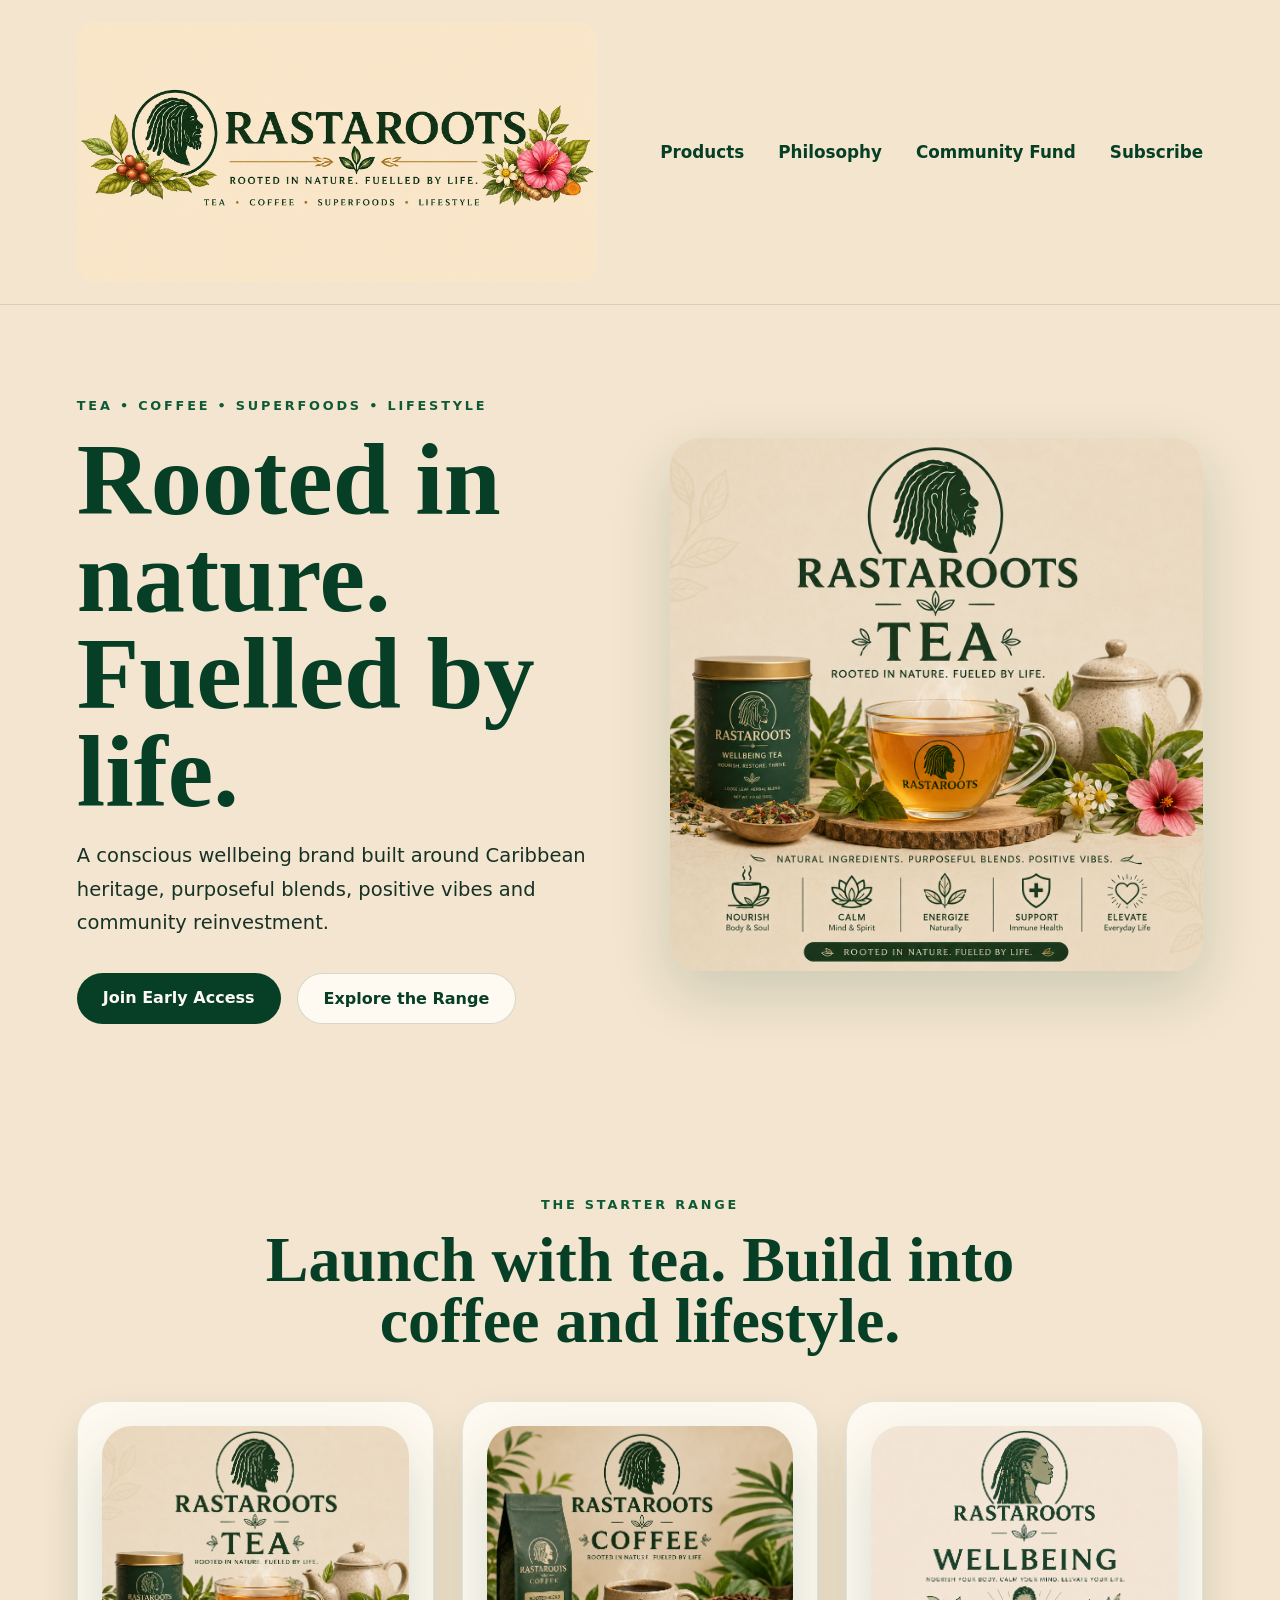
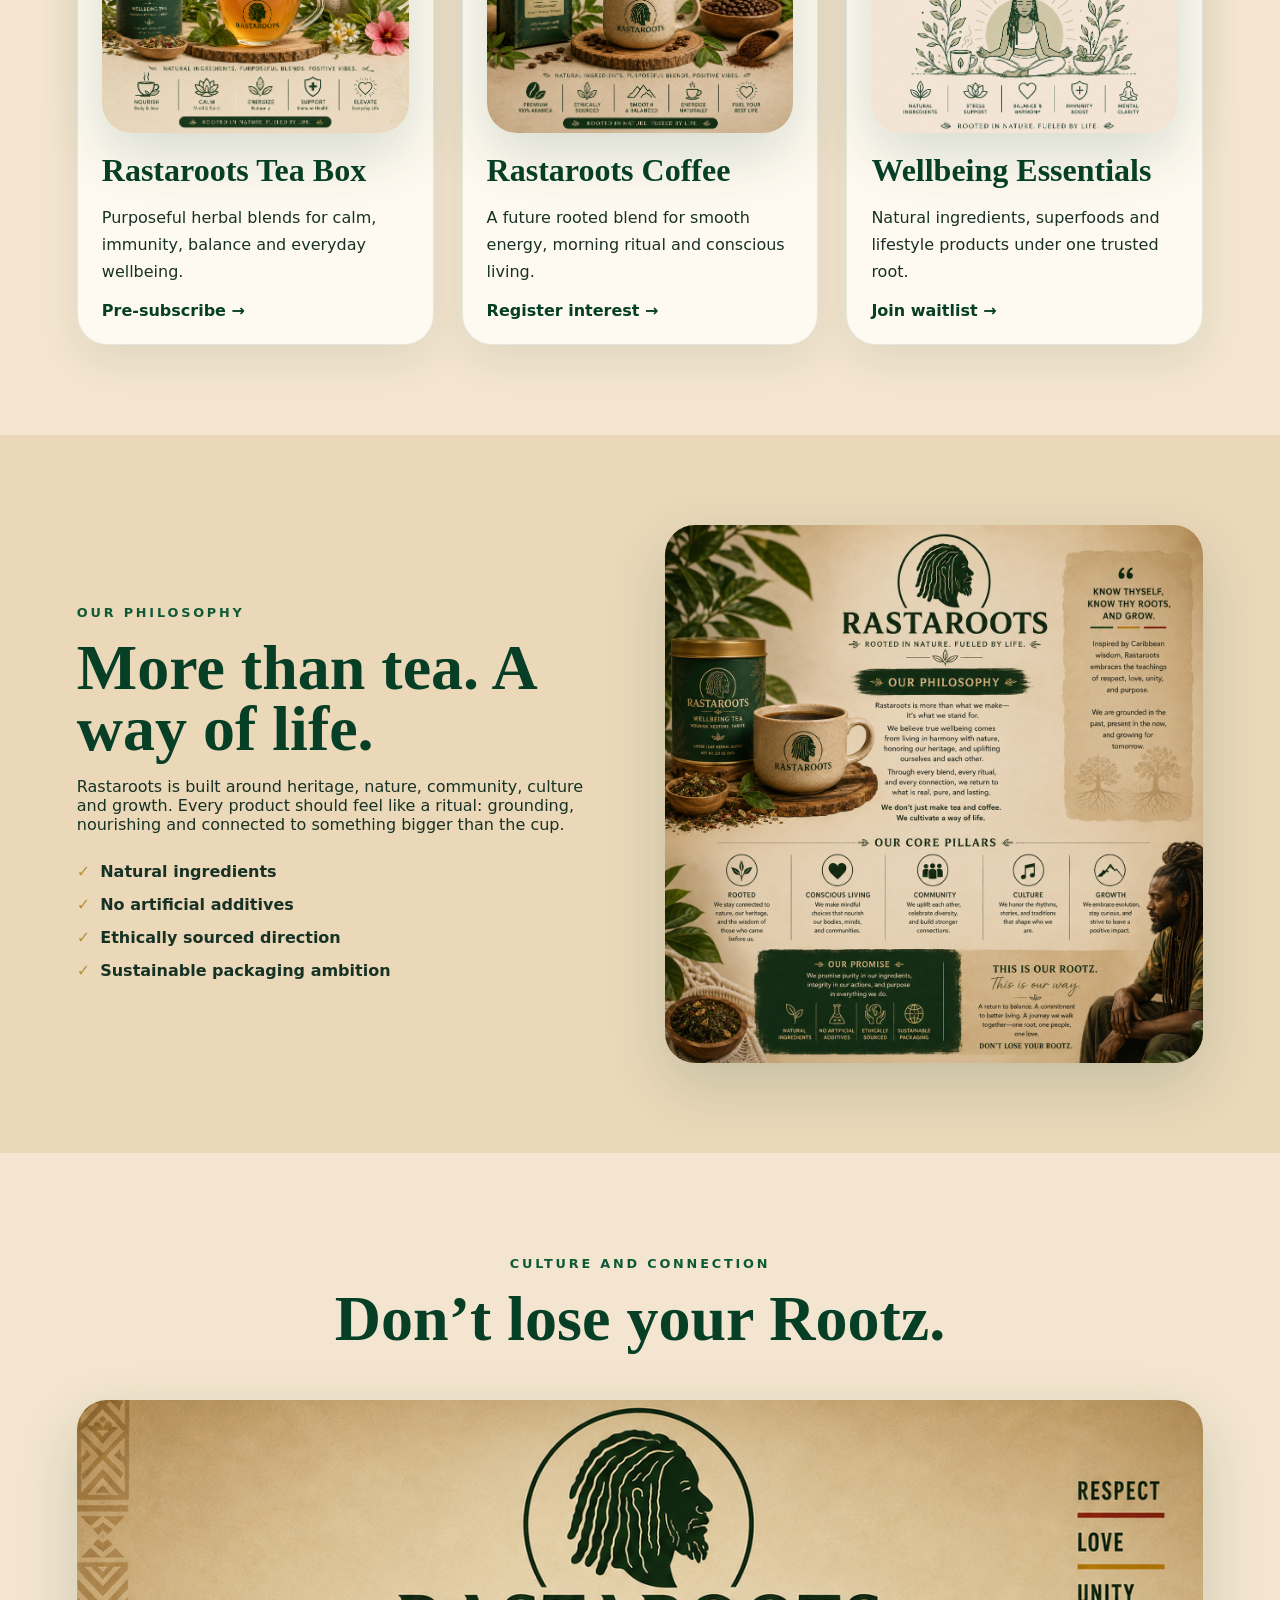
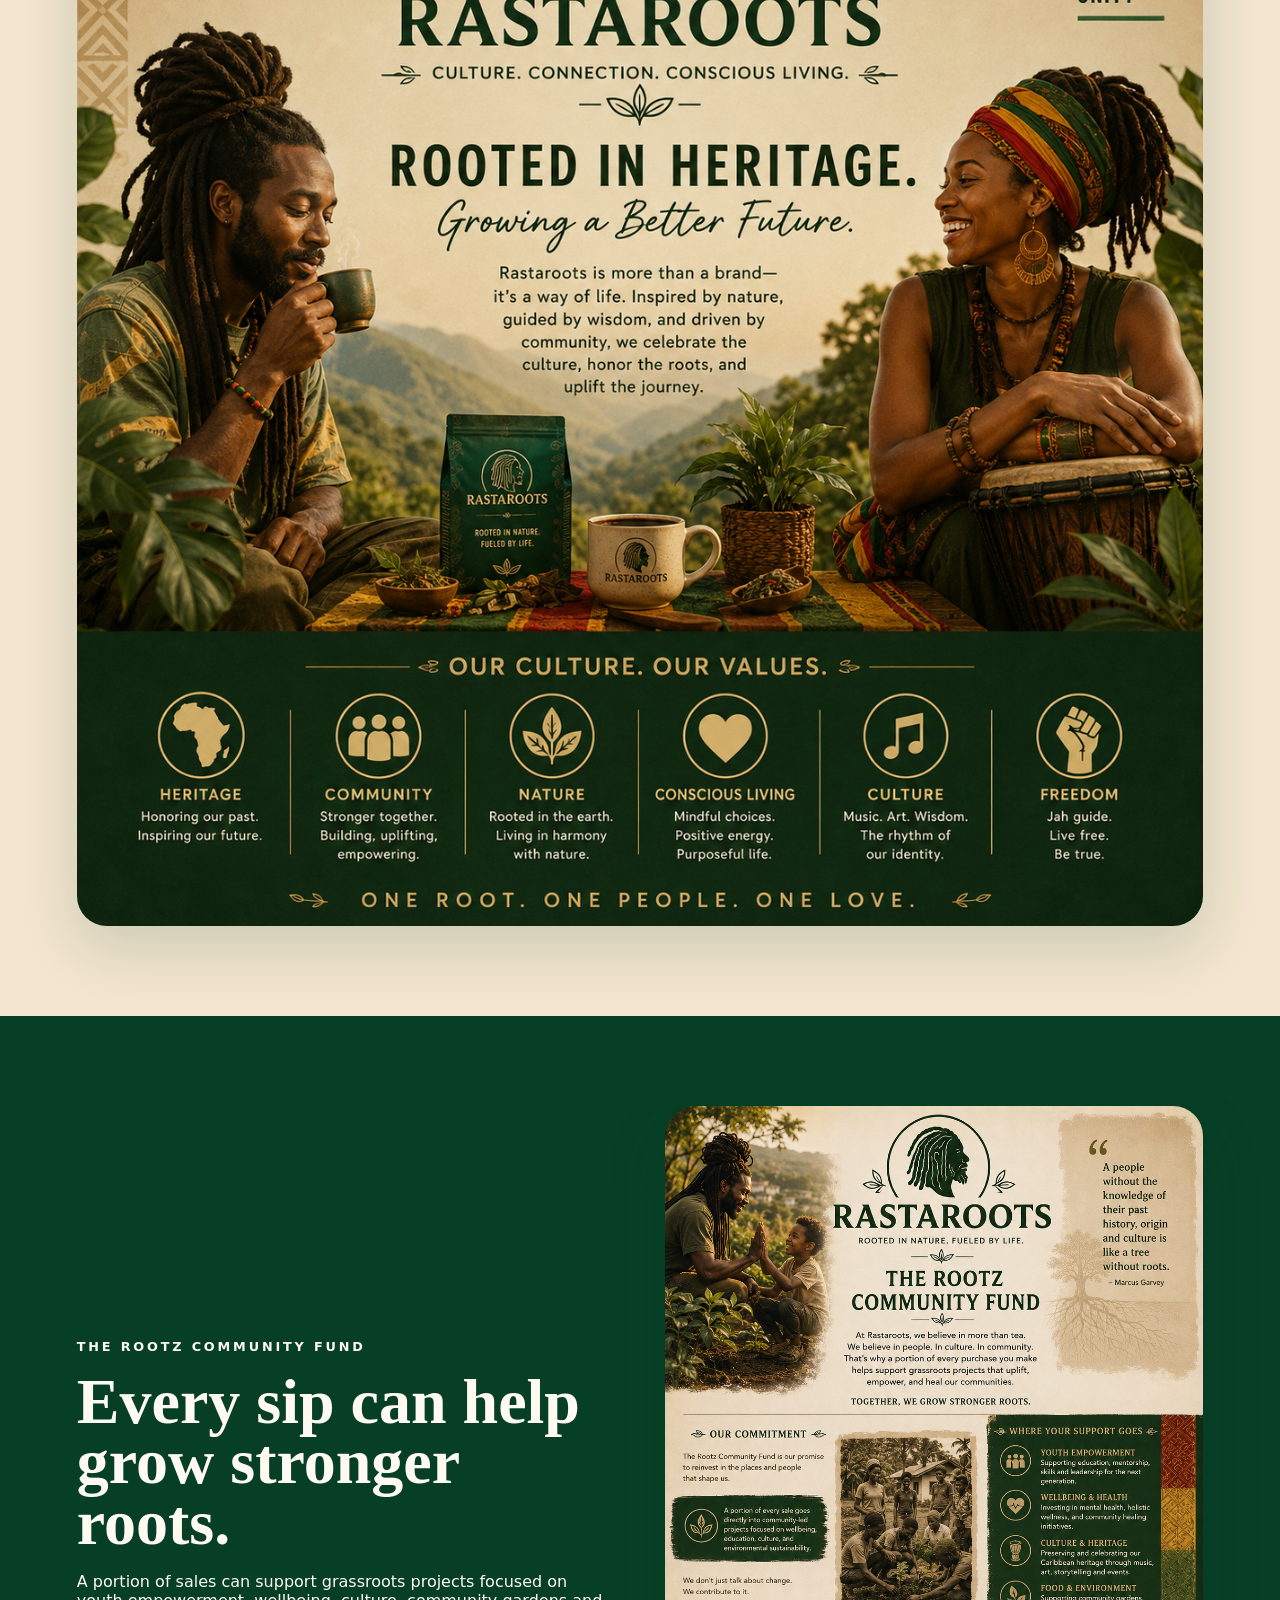
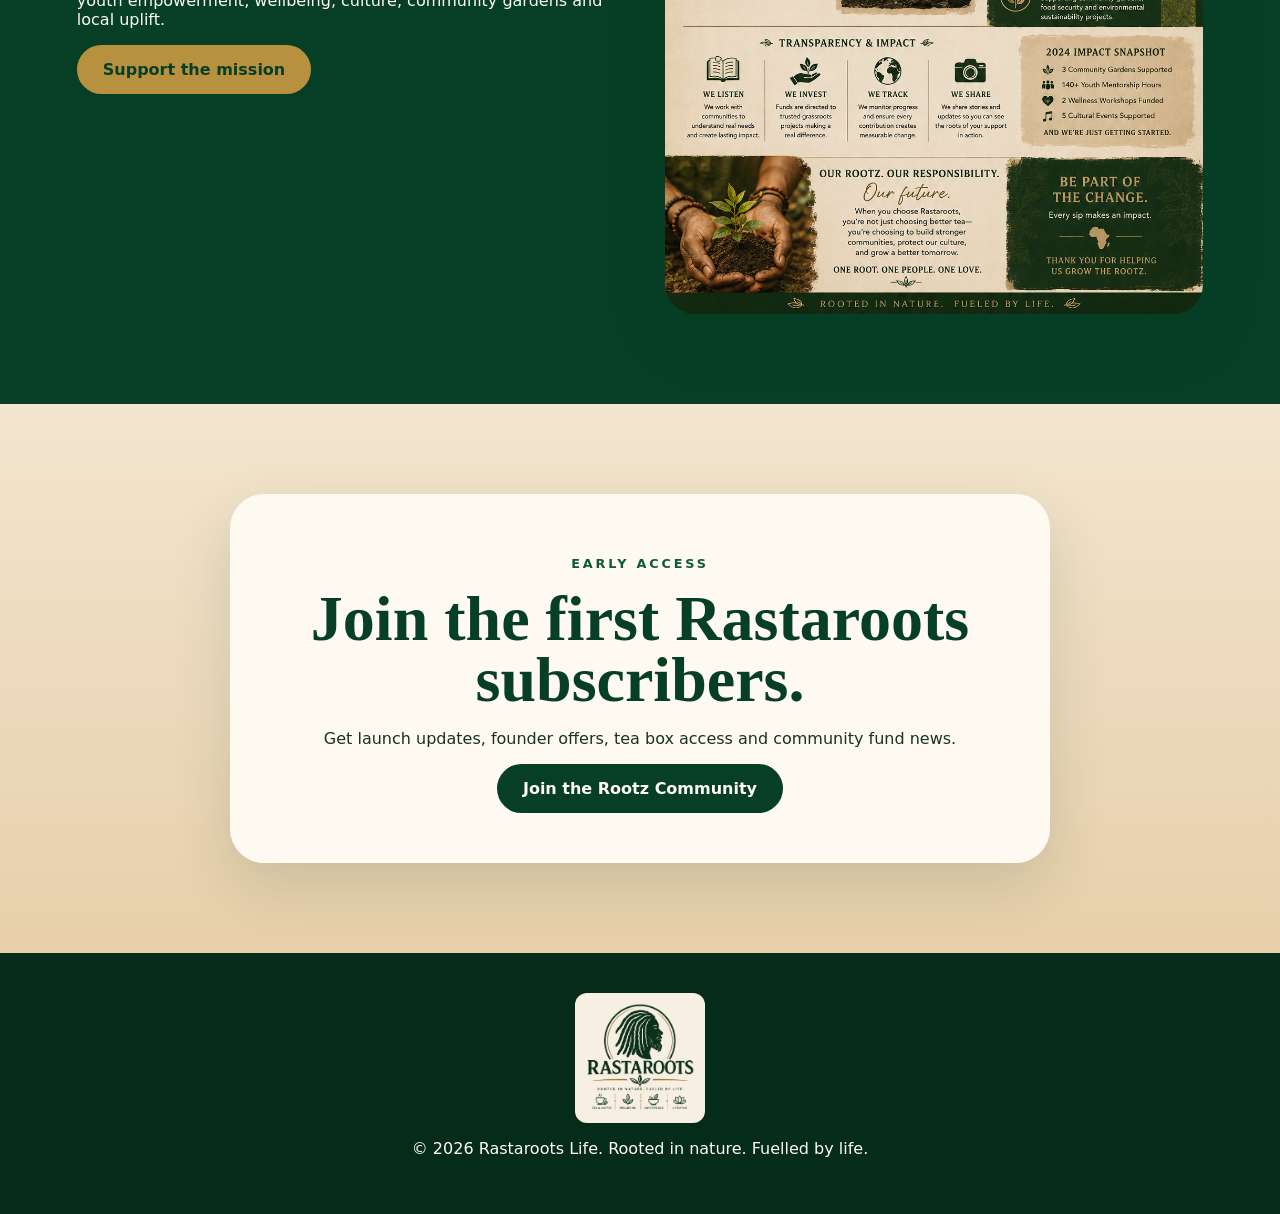
==== index.html @ 68dc9e5e "Update index.html" ====
<!doctype html>
<html lang="en">
<head>
  <meta charset="utf-8" />
  <meta name="viewport" content="width=device-width, initial-scale=1" />

  <title>Rastaroots Life | Tea, Coffee & Conscious Wellbeing</title>

  <meta name="description"
        content="Rastaroots Life — rooted in nature, fuelled by life. Tea, coffee, superfoods, wellbeing and community." />

  <meta property="og:title" content="Rastaroots Life" />

  <meta property="og:description"
        content="Rooted in nature. Fuelled by life. Join the Rastaroots early subscriber list." />

  <meta property="og:image" content="assets/tea-hero.png" />

  <link rel="stylesheet" href="styles.css" />
</head>

<body>

<header class="site-header">

  <a class="brand" href="#top" aria-label="Rastaroots Life home">
    <img src="assets/banner-logo.png"
         alt="Rastaroots banner logo"
         class="banner-logo" />
  </a>

  <nav class="nav">
    <a href="#products">Products</a>
    <a href="#philosophy">Philosophy</a>
    <a href="#fund">Community Fund</a>
    <a href="http://eepurl.com/9sLCn3GjES" target="_blank">
      Subscribe
    </a>
  </nav>

</header>

<main id="top">

<section class="hero">

  <div class="hero-copy">

    <p class="eyebrow">
      Tea • Coffee • Superfoods • Lifestyle
    </p>

    <h1>
      Rooted in nature. Fuelled by life.
    </h1>

    <p class="lead">
      A conscious wellbeing brand built around Caribbean heritage,
      purposeful blends, positive vibes and community reinvestment.
    </p>

    <div class="actions">

      <a class="button primary"
         href="http://eepurl.com/9sLCn3GjES"
         target="_blank">

        Join Early Access

      </a>

      <a class="button secondary"
         href="#products">

        Explore the Range

      </a>

    </div>

  </div>

  <div class="hero-image">
    <img src="assets/tea-hero.png"
         alt="Rastaroots wellbeing tea product image" />
  </div>

</section>

<section id="products" class="section">

  <div class="section-heading">

    <p class="eyebrow">
      The starter range
    </p>

    <h2>
      Launch with tea. Build into coffee and lifestyle.
    </h2>

  </div>

  <div class="cards three">

    <article class="card product">

      <img src="assets/tea-hero.png"
           alt="Rastaroots tea" />

      <h3>
        Rastaroots Tea Box
      </h3>

      <p>
        Purposeful herbal blends for calm,
        immunity, balance and everyday wellbeing.
      </p>

      <a href="http://eepurl.com/9sLCn3GjES" target="_blank">
        Pre-subscribe →
      </a>

    </article>

    <article class="card product">

      <img src="assets/coffee-hero.png"
           alt="Rastaroots coffee" />

      <h3>
        Rastaroots Coffee
      </h3>

      <p>
        A future rooted blend for smooth energy,
        morning ritual and conscious living.
      </p>

      <a href="http://eepurl.com/9sLCn3GjES" target="_blank">
        Register interest →
      </a>

    </article>

    <article class="card product">

      <img src="assets/wellbeing.png"
           alt="Rastaroots wellbeing" />

      <h3>
        Wellbeing Essentials
      </h3>

      <p>
        Natural ingredients, superfoods and lifestyle
        products under one trusted root.
      </p>

      <a href="http://eepurl.com/9sLCn3GjES" target="_blank">
        Join waitlist →
      </a>

    </article>

  </div>

</section>

<section id="philosophy"
         class="split section soft">

  <div>

    <p class="eyebrow">
      Our philosophy
    </p>

    <h2>
      More than tea. A way of life.
    </h2>

    <p>
      Rastaroots is built around heritage,
      nature, community, culture and growth.
      Every product should feel like a ritual:
      grounding, nourishing and connected
      to something bigger than the cup.
    </p>

    <ul class="ticks">
      <li>Natural ingredients</li>
      <li>No artificial additives</li>
      <li>Ethically sourced direction</li>
      <li>Sustainable packaging ambition</li>
    </ul>

  </div>

  <img src="assets/philosophy.png"
       alt="Rastaroots philosophy poster" />

</section>

<section class="section">

  <div class="section-heading">

    <p class="eyebrow">
      Culture and connection
    </p>

    <h2>
      Don’t lose your Rootz.
    </h2>

  </div>

  <div class="wide-image">
    <img src="assets/heritage.png"
         alt="Rastaroots heritage brand image" />
  </div>

</section>

<section id="fund"
         class="split section dark">

  <div>

    <p class="eyebrow gold">
      The Rootz Community Fund
    </p>

    <h2>
      Every sip can help grow stronger roots.
    </h2>

    <p>
      A portion of sales can support grassroots projects
      focused on youth empowerment, wellbeing,
      culture, community gardens and local uplift.
    </p>

    <a class="button gold-button"
       href="http://eepurl.com/9sLCn3GjES"
       target="_blank">

      Support the mission

    </a>

  </div>

  <img src="assets/community-fund.png"
       alt="The Rootz Community Fund" />

</section>

<section id="subscribe"
         class="section subscribe">

  <div class="subscribe-box">

    <p class="eyebrow">
      Early access
    </p>

    <h2>
      Join the first Rastaroots subscribers.
    </h2>

    <p>
      Get launch updates, founder offers,
      tea box access and community fund news.
    </p>

    <a class="button primary"
       href="http://eepurl.com/9sLCn3GjES"
       target="_blank">

      Join the Rootz Community

    </a>

  </div>

</section>

</main>

<footer class="footer">

  <img src="assets/logo-main.png"
       alt="Rastaroots logo" />

  <p>
    © 2026 Rastaroots Life.
    Rooted in nature. Fuelled by life.
  </p>

</footer>

<script src="script.js"></script>

</body>
</html>
---- styles.css ----
:root{
  --green:#063f26;
  --green2:#0f5a36;
  --cream:#f3e5cf;
  --sand:#ddc49b;
  --gold:#b8913f;
  --ink:#173225;
  --white:#fffaf1;
}

*{box-sizing:border-box}

html{scroll-behavior:smooth}

body{
  margin:0;
  font-family:Inter, ui-sans-serif, system-ui, -apple-system, BlinkMacSystemFont, "Segoe UI", sans-serif;
  color:var(--ink);
  background:var(--cream);
}

img{max-width:100%;display:block}

.site-header{
  position:sticky;
  top:0;
  z-index:100;
  display:flex;
  align-items:center;
  justify-content:space-between;
  gap:36px;
  padding:22px 6vw;
  background:rgba(243,229,207,.96);
  backdrop-filter:blur(12px);
  border-bottom:1px solid rgba(6,63,38,.13);
}

.brand{
  display:flex;
  align-items:center;
  text-decoration:none;
}

.banner-logo{
  width:520px;
  max-width:45vw;
  height:auto;
  display:block;
  border-radius:18px;
}

.nav{
  display:flex;
  align-items:center;
  gap:34px;
  margin-left:auto;
  font-weight:900;
  font-size:1.05rem;
}

.nav a{
  color:var(--green);
  text-decoration:none;
}

.nav a:hover{color:var(--gold)}

.hero{
  min-height:86vh;
  display:grid;
  grid-template-columns:1fr 1fr;
  gap:60px;
  align-items:center;
  padding:80px 6vw 70px;
}

.eyebrow{
  color:var(--green2);
  text-transform:uppercase;
  letter-spacing:.22em;
  font-weight:900;
  font-size:.8rem;
  margin-bottom:18px;
}

h1,h2,h3{
  font-family:Georgia, "Times New Roman", serif;
  color:var(--green);
  line-height:.95;
  margin:0 0 18px;
}

h1{font-size:clamp(3rem,8vw,7rem)}
h2{font-size:clamp(2.2rem,5vw,4.6rem)}
h3{font-size:2rem}

.lead{
  font-size:1.22rem;
  line-height:1.7;
  max-width:680px;
}

.actions{
  display:flex;
  gap:16px;
  flex-wrap:wrap;
  margin-top:34px;
}

.button,button{
  border:0;
  border-radius:999px;
  padding:15px 26px;
  font-weight:900;
  text-decoration:none;
  cursor:pointer;
  display:inline-block;
}

.primary,button{
  background:var(--green);
  color:var(--white);
}

.secondary{
  background:var(--white);
  color:var(--green);
  border:1px solid rgba(6,63,38,.18);
}

.hero-image img,
.wide-image img,
.split img,
.product img{
  border-radius:30px;
  box-shadow:0 22px 60px rgba(6,63,38,.16);
}

.section{padding:90px 6vw}

.section-heading{
  text-align:center;
  max-width:920px;
  margin:0 auto 50px;
}

.cards{
  display:grid;
  gap:28px;
}

.three{grid-template-columns:repeat(3,1fr)}

.card{
  background:var(--white);
  border:1px solid rgba(6,63,38,.1);
  border-radius:30px;
  padding:24px;
  box-shadow:0 16px 40px rgba(6,63,38,.08);
}

.card p{line-height:1.7}

.card a{
  color:var(--green);
  font-weight:900;
  text-decoration:none;
}

.product img{
  aspect-ratio:1/1;
  object-fit:cover;
  margin-bottom:22px;
}

.split{
  display:grid;
  grid-template-columns:1fr 1fr;
  gap:50px;
  align-items:center;
}

.soft{background:#ead8b9}

.ticks{
  padding:0;
  margin-top:28px;
  list-style:none;
  display:grid;
  gap:14px;
  font-weight:800;
}

.ticks li:before{
  content:"✓";
  color:var(--gold);
  margin-right:10px;
}

.dark{
  background:var(--green);
  color:var(--white);
}

.dark h2,.dark p{color:var(--white)}

.gold{color:var(--sand)}

.gold-button{
  background:var(--gold);
  color:var(--green);
}

.subscribe{
  background:linear-gradient(180deg,var(--cream),#e7cfaa);
}

.subscribe-box{
  max-width:820px;
  margin:auto;
  text-align:center;
  background:var(--white);
  border-radius:34px;
  padding:50px;
  box-shadow:0 22px 60px rgba(6,63,38,.14);
}

.footer{
  padding:40px 6vw;
  text-align:center;
  background:#052c1b;
  color:var(--white);
}

.footer img{
  width:130px;
  margin:0 auto 12px;
  border-radius:12px;
}

@media (max-width:1100px){
  .site-header{
    flex-direction:column;
    gap:18px;
  }

  .banner-logo{
    width:620px;
    max-width:92vw;
  }

  .nav{
    margin-left:0;
    gap:22px;
    flex-wrap:wrap;
    justify-content:center;
  }

  .hero,.split,.three{
    grid-template-columns:1fr;
  }

  .hero-copy{order:2}
}

@media (max-width:560px){
  .nav{display:none}

  .banner-logo{
    width:92vw;
  }

  .section{
    padding:70px 5vw;
  }

  .subscribe-box{
    padding:34px 24px;
  }
}
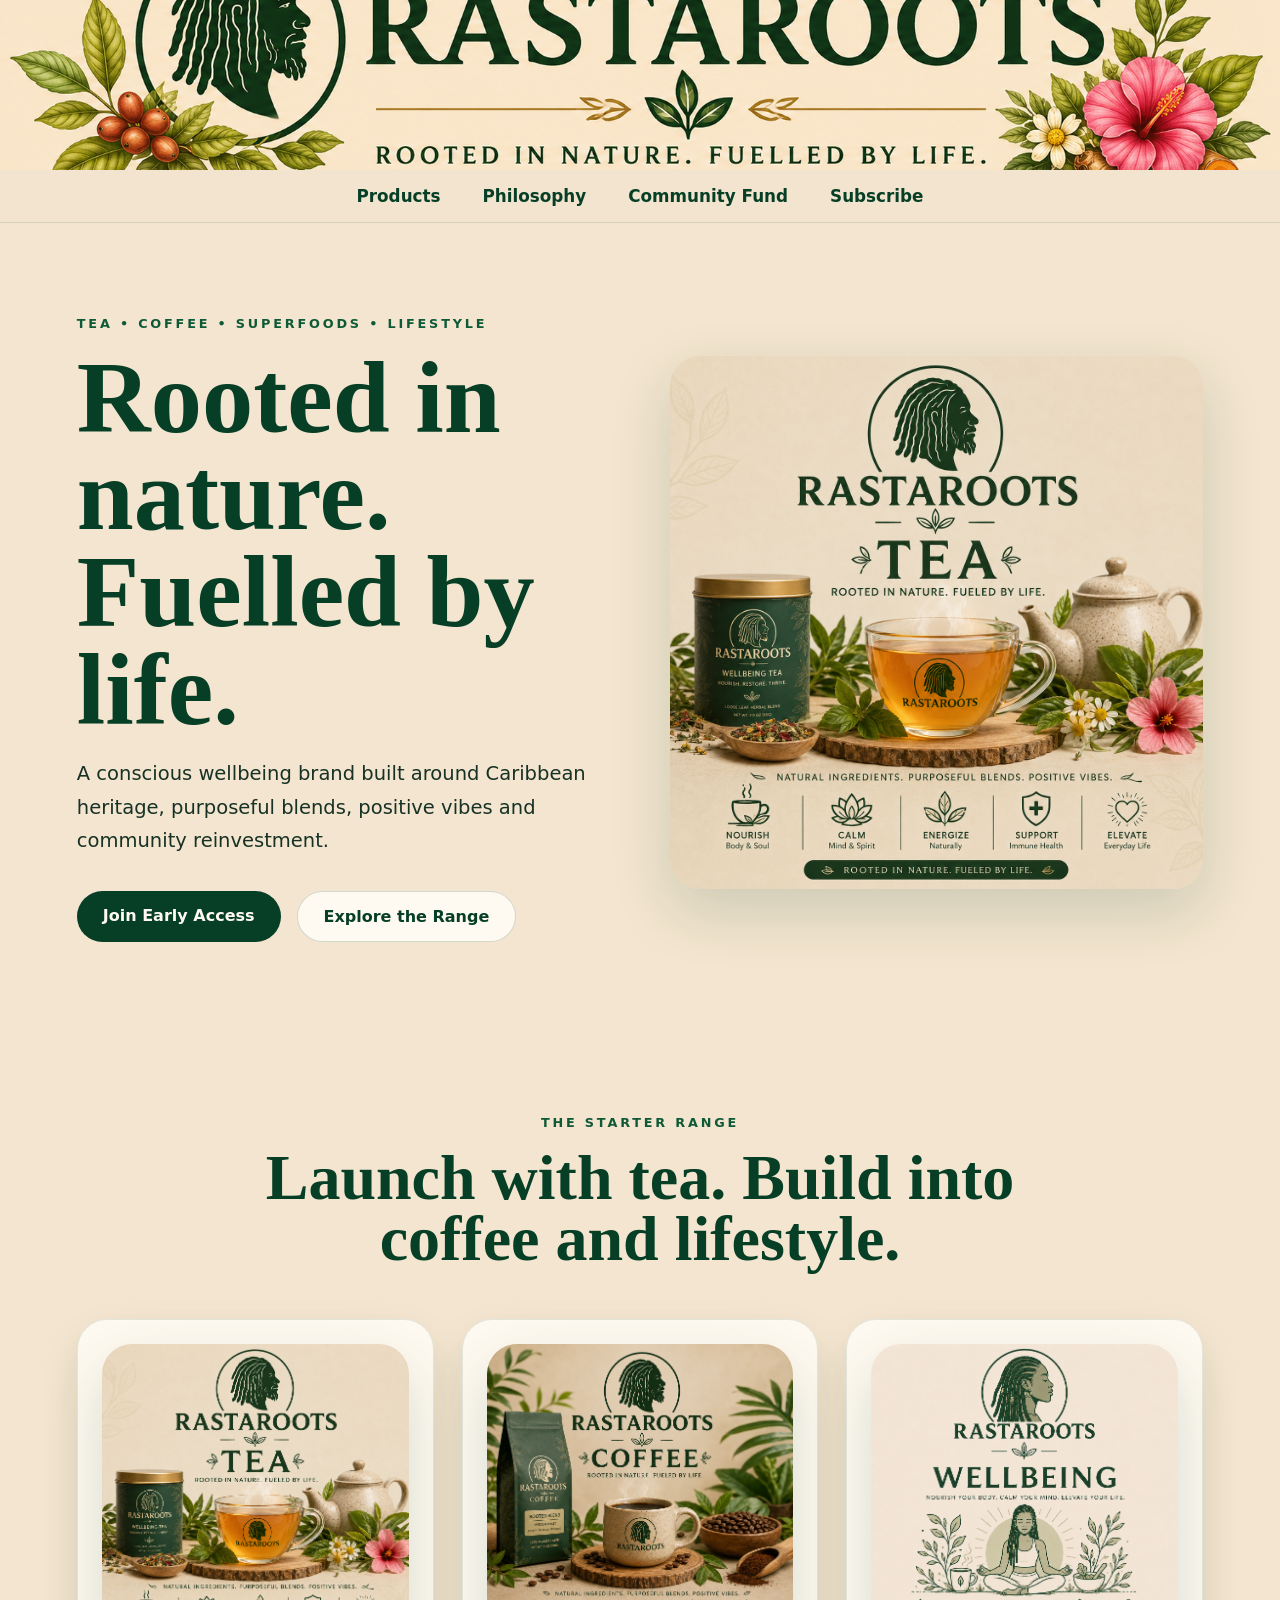
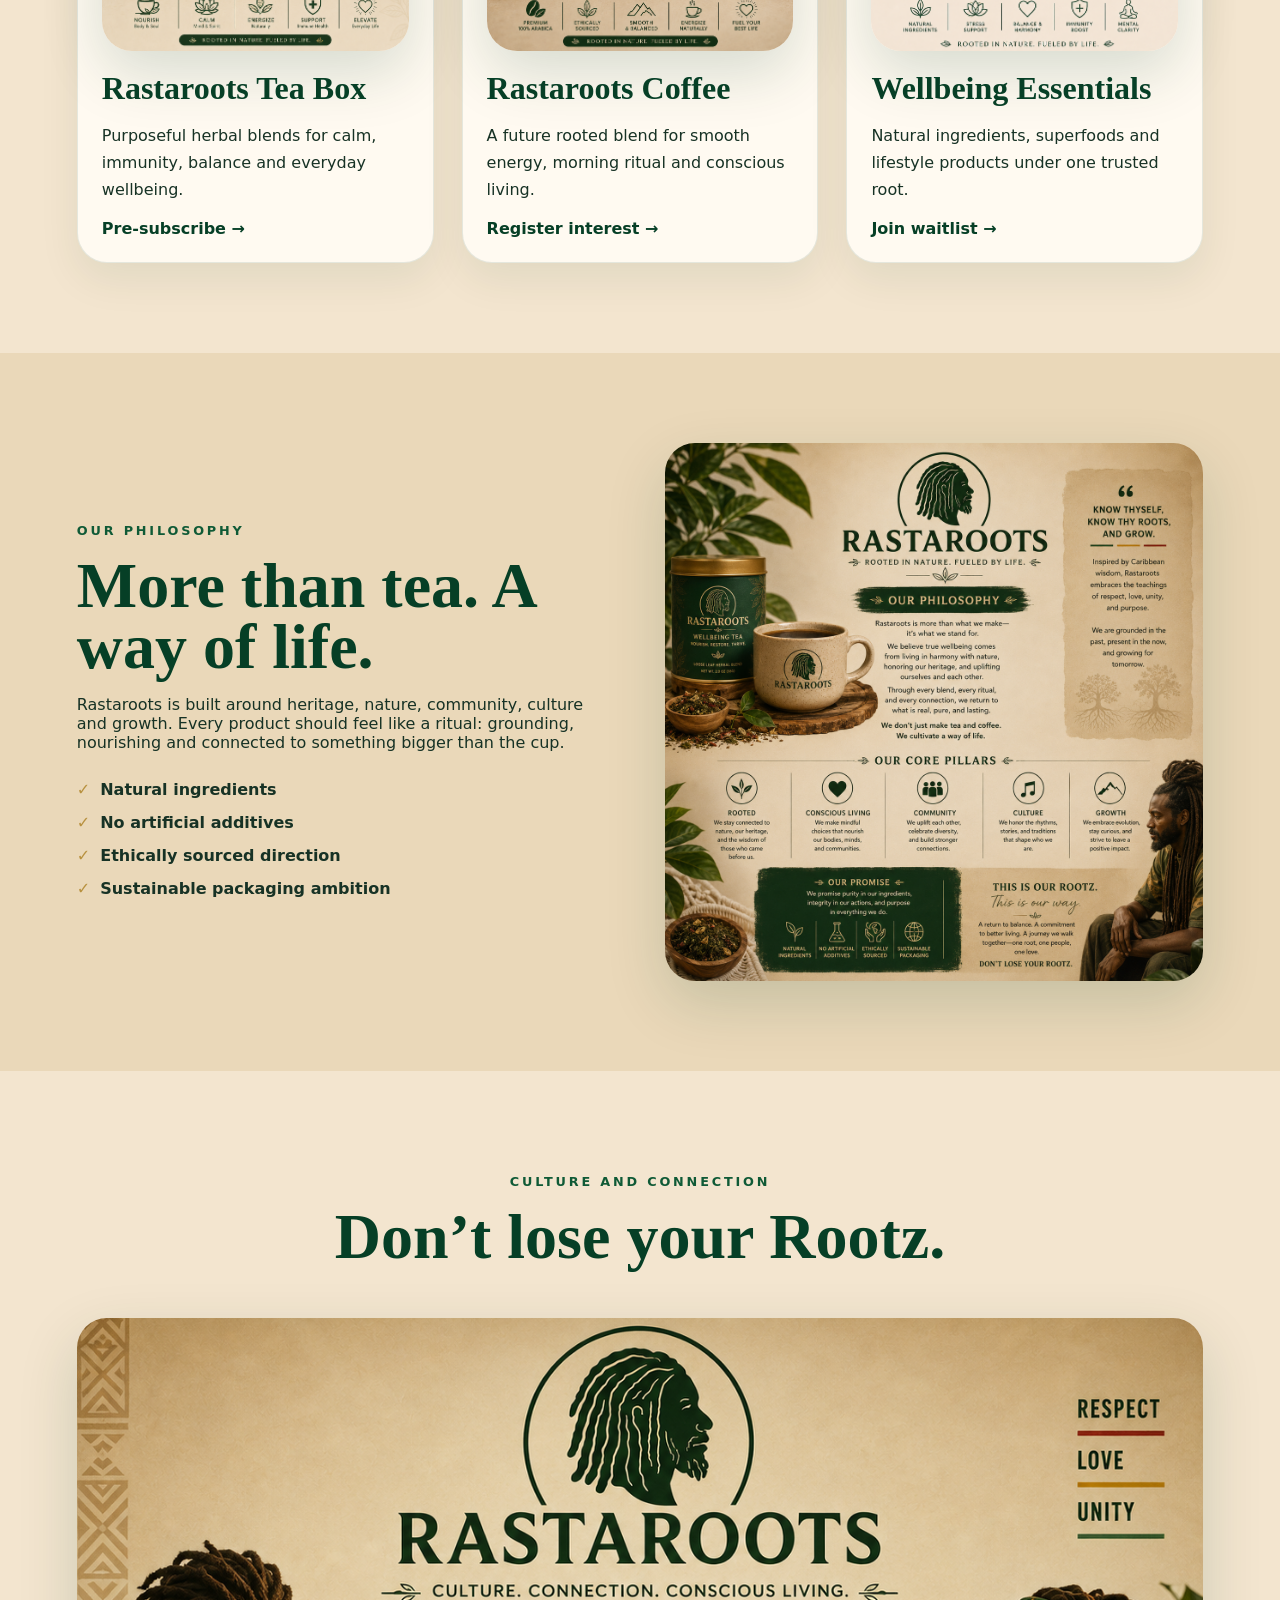
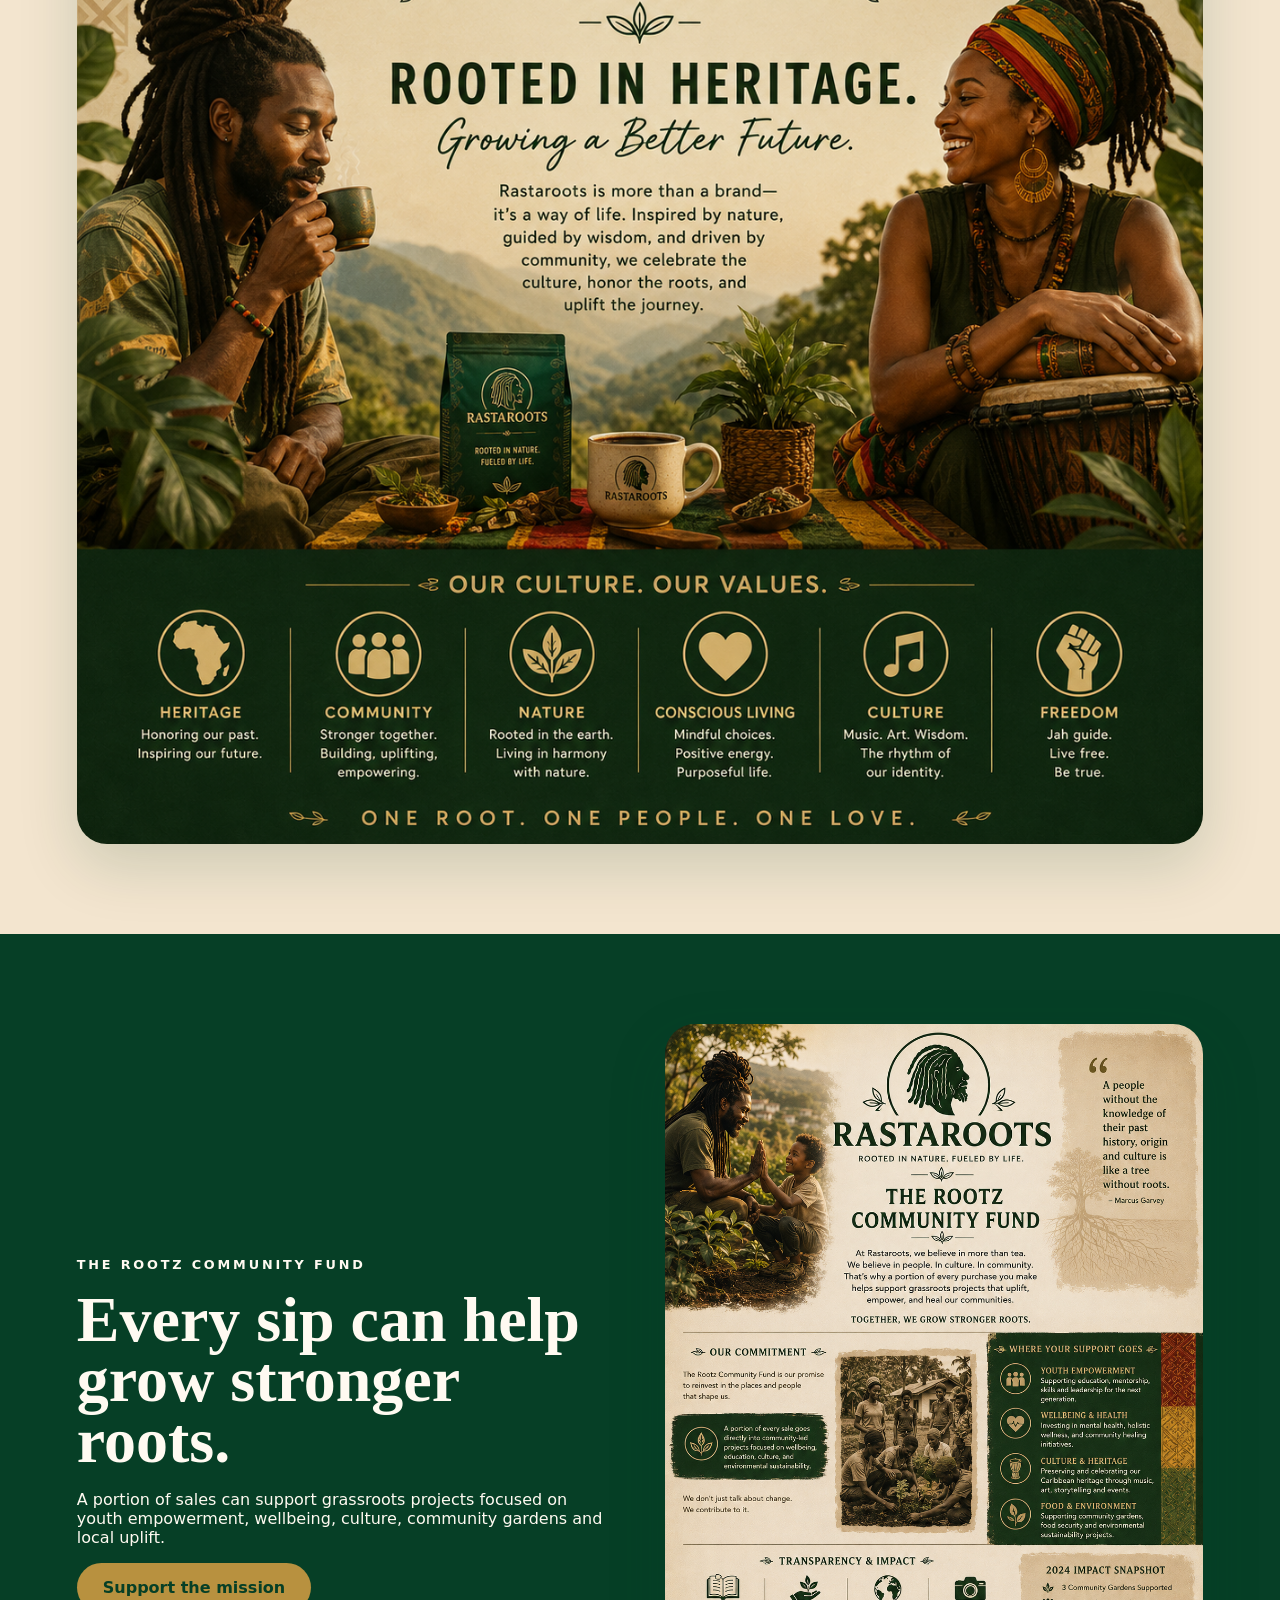
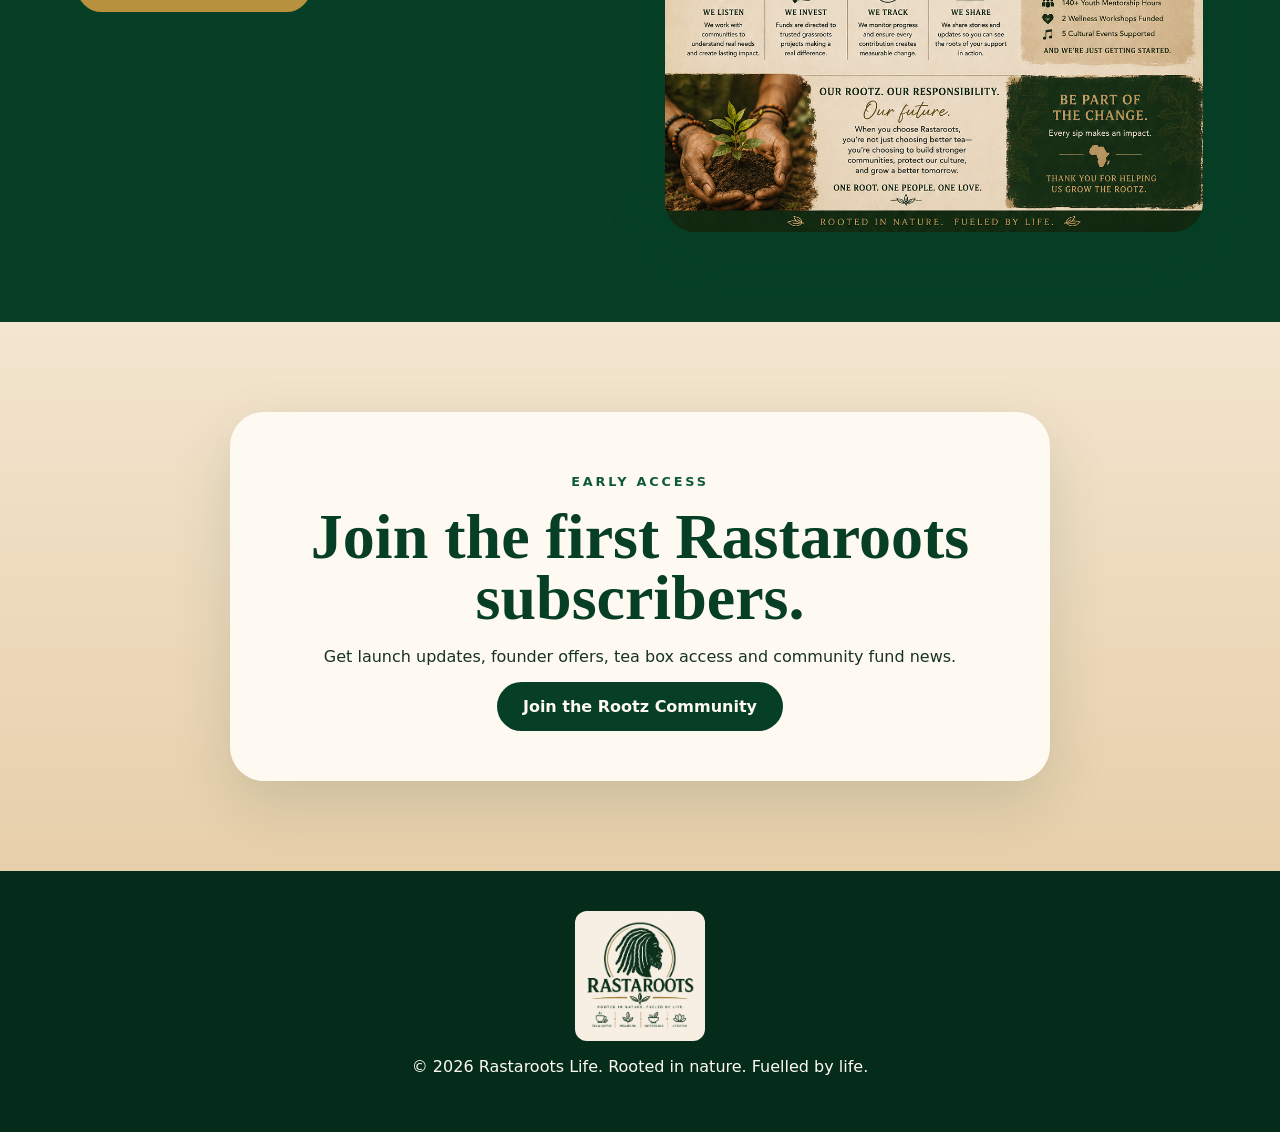
==== commit bad682ca: "Update index.html" ====
--- a/index.html
+++ b/index.html
@@ -23,20 +23,26 @@
 
 <header class="site-header">
 
-  <a class="brand" href="#top" aria-label="Rastaroots Life home">
-    <img src="assets/banner-logo.png"
-         alt="Rastaroots banner logo"
-         class="banner-logo" />
-  </a>
-
-  <nav class="nav">
-    <a href="#products">Products</a>
-    <a href="#philosophy">Philosophy</a>
-    <a href="#fund">Community Fund</a>
-    <a href="http://eepurl.com/9sLCn3GjES" target="_blank">
-      Subscribe
-    </a>
-  </nav>
+  <div class="top-banner">
+
+    <div class="top-banner-inner">
+
+      <img src="assets/banner-logo.png"
+           alt="Rastaroots banner logo"
+           class="banner-logo" />
+
+      <nav class="nav">
+        <a href="#products">Products</a>
+        <a href="#philosophy">Philosophy</a>
+        <a href="#fund">Community Fund</a>
+        <a href="http://eepurl.com/9sLCn3GjES" target="_blank">
+          Subscribe
+        </a>
+      </nav>
+
+    </div>
+
+  </div>
 
 </header>
 
--- a/styles.css
+++ b/styles.css
@@ -8,54 +8,63 @@
   --white:#fffaf1;
 }
 
-*{box-sizing:border-box}
-
-html{scroll-behavior:smooth}
+*{
+  box-sizing:border-box;
+}
+
+html{
+  scroll-behavior:smooth;
+}
 
 body{
   margin:0;
-  font-family:Inter, ui-sans-serif, system-ui, -apple-system, BlinkMacSystemFont, "Segoe UI", sans-serif;
+  font-family:Inter, ui-sans-serif, system-ui, -apple-system,
+  BlinkMacSystemFont, "Segoe UI", sans-serif;
   color:var(--ink);
   background:var(--cream);
 }
 
-img{max-width:100%;display:block}
+img{
+  max-width:100%;
+  display:block;
+}
+
+/* HEADER */
 
 .site-header{
   position:sticky;
   top:0;
   z-index:100;
-  display:flex;
-  align-items:center;
-  justify-content:space-between;
-  gap:36px;
-  padding:22px 6vw;
-  background:rgba(243,229,207,.96);
-  backdrop-filter:blur(12px);
+  display:grid;
+  grid-template-columns:1fr;
+  padding:0;
+  background:rgba(243,229,207,.97);
   border-bottom:1px solid rgba(6,63,38,.13);
 }
 
 .brand{
-  display:flex;
-  align-items:center;
-  text-decoration:none;
+  width:100%;
+  display:block;
 }
 
 .banner-logo{
-  width:520px;
-  max-width:45vw;
-  height:auto;
+  width:100%;
+  height:170px;
+  object-fit:cover;
+  object-position:center;
   display:block;
-  border-radius:18px;
 }
 
 .nav{
   display:flex;
   align-items:center;
-  gap:34px;
-  margin-left:auto;
+  justify-content:center;
+  gap:42px;
+  padding:16px 6vw;
   font-weight:900;
   font-size:1.05rem;
+  white-space:nowrap;
+  background:rgba(243,229,207,.97);
 }
 
 .nav a{
@@ -63,7 +72,11 @@
   text-decoration:none;
 }
 
-.nav a:hover{color:var(--gold)}
+.nav a:hover{
+  color:var(--gold);
+}
+
+/* HERO */
 
 .hero{
   min-height:86vh;
@@ -90,9 +103,17 @@
   margin:0 0 18px;
 }
 
-h1{font-size:clamp(3rem,8vw,7rem)}
-h2{font-size:clamp(2.2rem,5vw,4.6rem)}
-h3{font-size:2rem}
+h1{
+  font-size:clamp(3rem,8vw,7rem);
+}
+
+h2{
+  font-size:clamp(2.2rem,5vw,4.6rem);
+}
+
+h3{
+  font-size:2rem;
+}
 
 .lead{
   font-size:1.22rem;
@@ -107,7 +128,10 @@
   margin-top:34px;
 }
 
-.button,button{
+/* BUTTONS */
+
+.button,
+button{
   border:0;
   border-radius:999px;
   padding:15px 26px;
@@ -115,18 +139,30 @@
   text-decoration:none;
   cursor:pointer;
   display:inline-block;
-}
-
-.primary,button{
+  transition:.2s ease;
+}
+
+.primary,
+button{
   background:var(--green);
   color:var(--white);
 }
 
+.primary:hover{
+  background:#0b5a35;
+}
+
 .secondary{
   background:var(--white);
   color:var(--green);
   border:1px solid rgba(6,63,38,.18);
 }
+
+.secondary:hover{
+  background:#faf3e7;
+}
+
+/* IMAGES */
 
 .hero-image img,
 .wide-image img,
@@ -136,7 +172,11 @@
   box-shadow:0 22px 60px rgba(6,63,38,.16);
 }
 
-.section{padding:90px 6vw}
+/* SECTIONS */
+
+.section{
+  padding:90px 6vw;
+}
 
 .section-heading{
   text-align:center;
@@ -144,12 +184,16 @@
   margin:0 auto 50px;
 }
 
+/* CARDS */
+
 .cards{
   display:grid;
   gap:28px;
 }
 
-.three{grid-template-columns:repeat(3,1fr)}
+.three{
+  grid-template-columns:repeat(3,1fr);
+}
 
 .card{
   background:var(--white);
@@ -159,12 +203,18 @@
   box-shadow:0 16px 40px rgba(6,63,38,.08);
 }
 
-.card p{line-height:1.7}
+.card p{
+  line-height:1.7;
+}
 
 .card a{
   color:var(--green);
   font-weight:900;
   text-decoration:none;
+}
+
+.card a:hover{
+  color:var(--gold);
 }
 
 .product img{
@@ -173,6 +223,8 @@
   margin-bottom:22px;
 }
 
+/* SPLIT */
+
 .split{
   display:grid;
   grid-template-columns:1fr 1fr;
@@ -180,7 +232,11 @@
   align-items:center;
 }
 
-.soft{background:#ead8b9}
+.soft{
+  background:#ead8b9;
+}
+
+/* LISTS */
 
 .ticks{
   padding:0;
@@ -197,22 +253,39 @@
   margin-right:10px;
 }
 
+/* DARK SECTION */
+
 .dark{
   background:var(--green);
   color:var(--white);
 }
 
-.dark h2,.dark p{color:var(--white)}
-
-.gold{color:var(--sand)}
+.dark h2,
+.dark p{
+  color:var(--white);
+}
+
+.gold{
+  color:var(--sand);
+}
 
 .gold-button{
   background:var(--gold);
   color:var(--green);
 }
 
+.gold-button:hover{
+  background:#d0a54b;
+}
+
+/* SUBSCRIBE */
+
 .subscribe{
-  background:linear-gradient(180deg,var(--cream),#e7cfaa);
+  background:linear-gradient(
+    180deg,
+    var(--cream),
+    #e7cfaa
+  );
 }
 
 .subscribe-box{
@@ -225,6 +298,8 @@
   box-shadow:0 22px 60px rgba(6,63,38,.14);
 }
 
+/* FOOTER */
+
 .footer{
   padding:40px 6vw;
   text-align:center;
@@ -238,33 +313,56 @@
   border-radius:12px;
 }
 
-@media (max-width:1100px){
+/* RESPONSIVE */
+
+@media (max-width:1200px){
+
+  .banner-logo{
+    width:540px;
+    max-width:55vw;
+  }
+
+  .nav{
+    gap:22px;
+    font-size:1rem;
+  }
+}
+
+@media (max-width:980px){
+
   .site-header{
     flex-direction:column;
+    justify-content:center;
     gap:18px;
   }
 
   .banner-logo{
-    width:620px;
+    width:720px;
     max-width:92vw;
   }
 
   .nav{
     margin-left:0;
-    gap:22px;
     flex-wrap:wrap;
     justify-content:center;
   }
 
-  .hero,.split,.three{
+  .hero,
+  .split,
+  .three{
     grid-template-columns:1fr;
   }
 
-  .hero-copy{order:2}
+  .hero-copy{
+    order:2;
+  }
 }
 
 @media (max-width:560px){
-  .nav{display:none}
+
+  .nav{
+    display:none;
+  }
 
   .banner-logo{
     width:92vw;
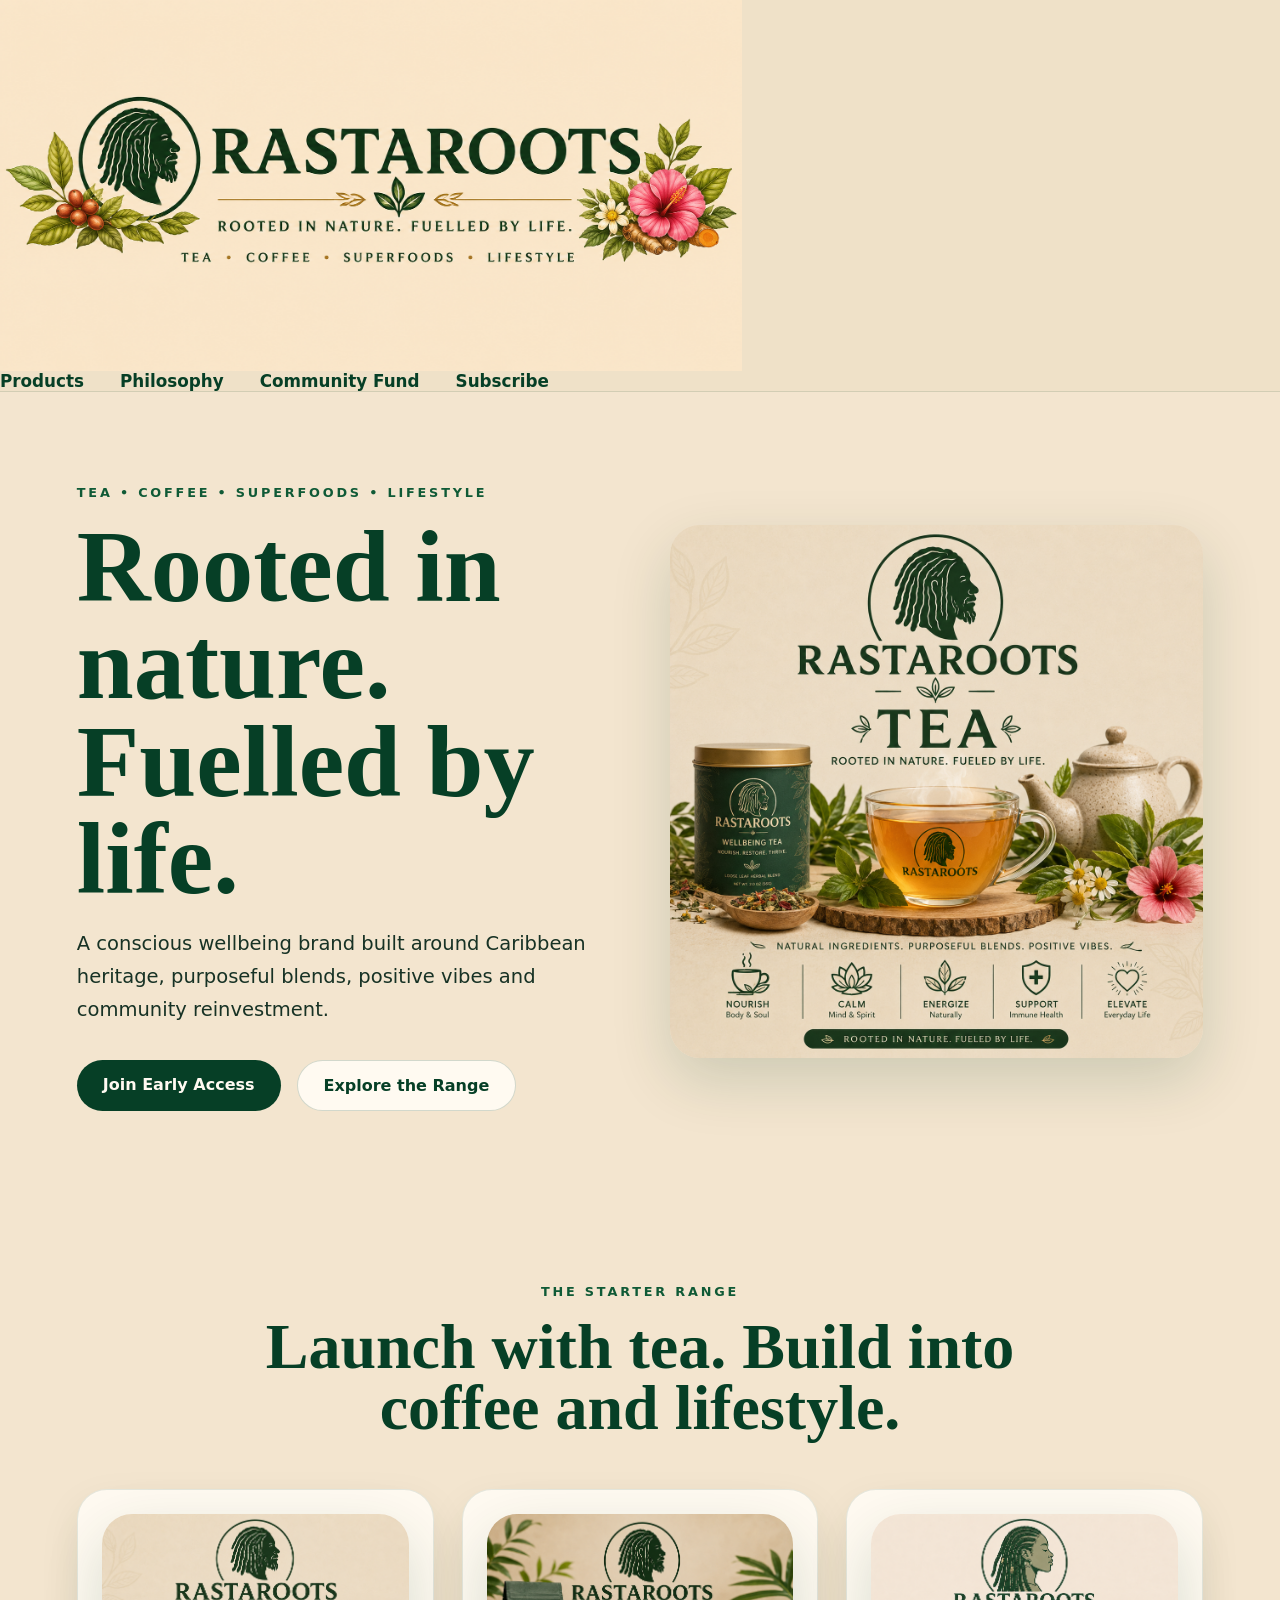
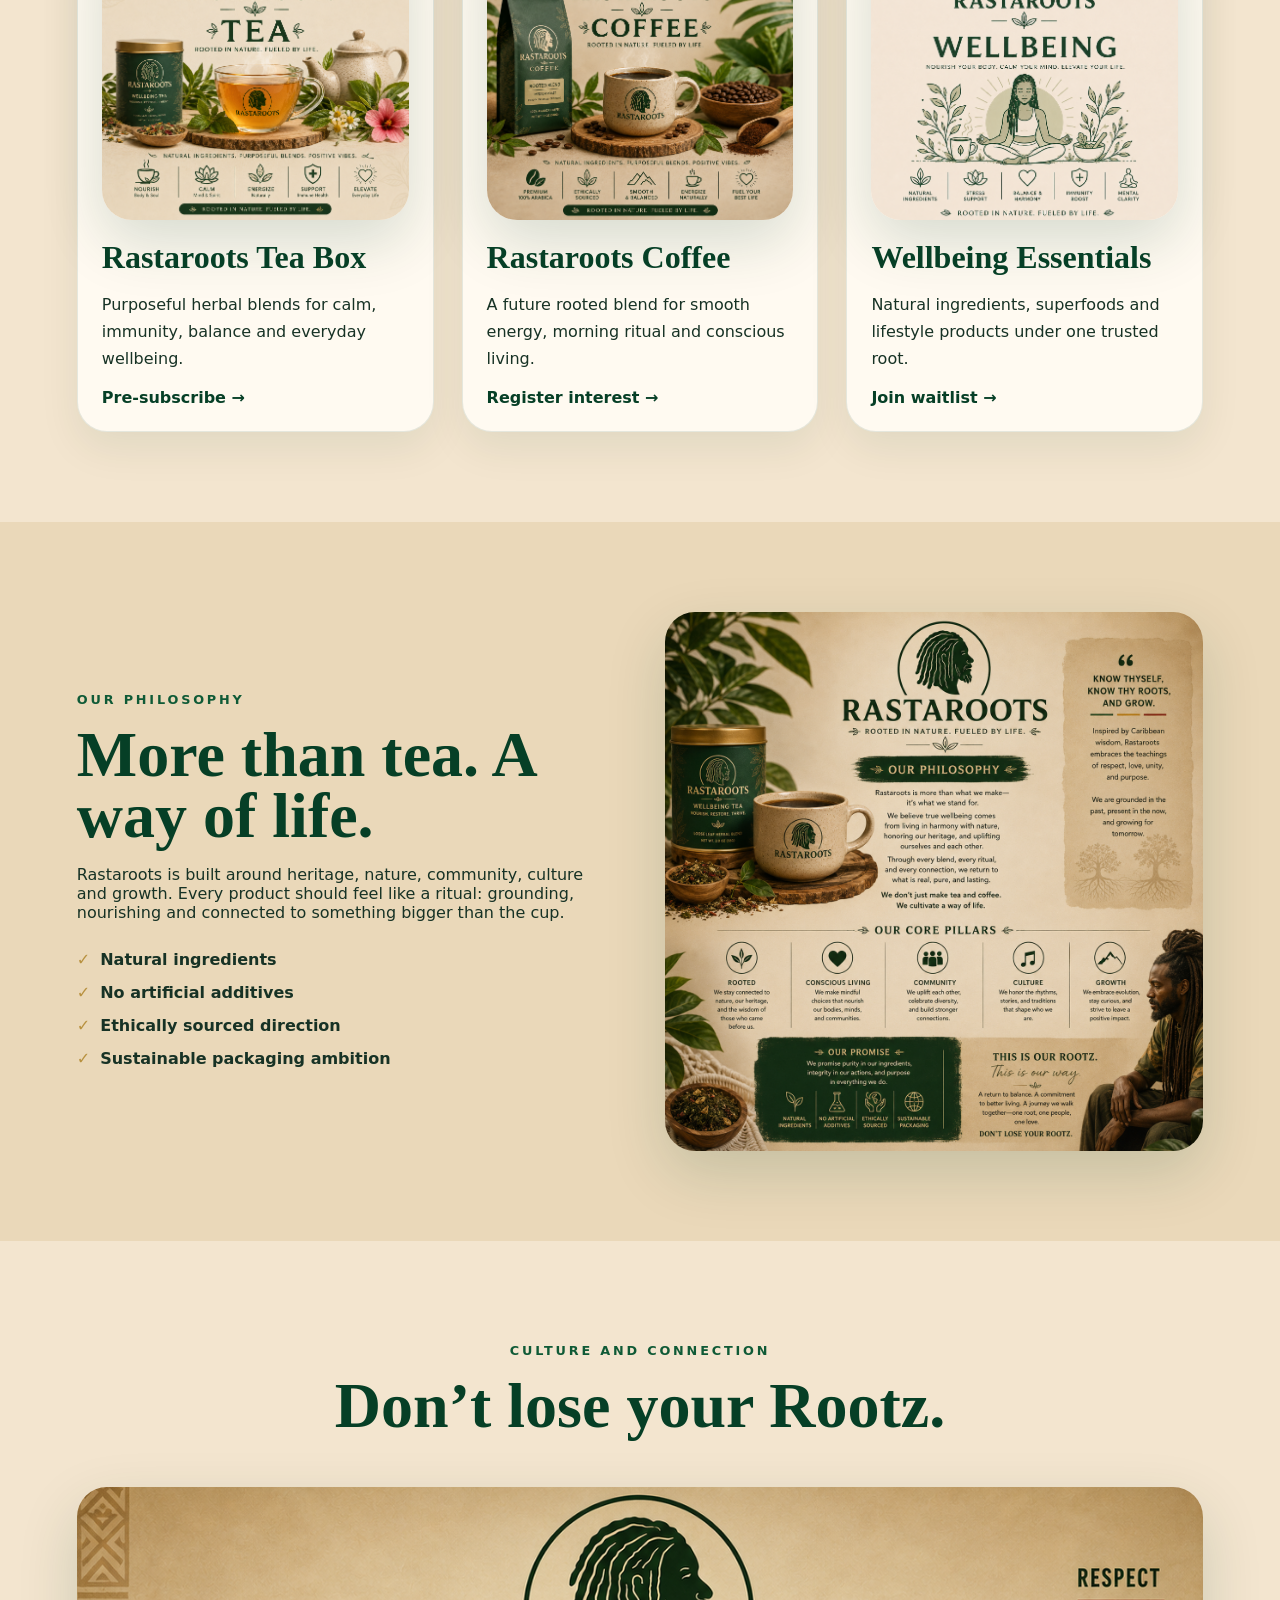
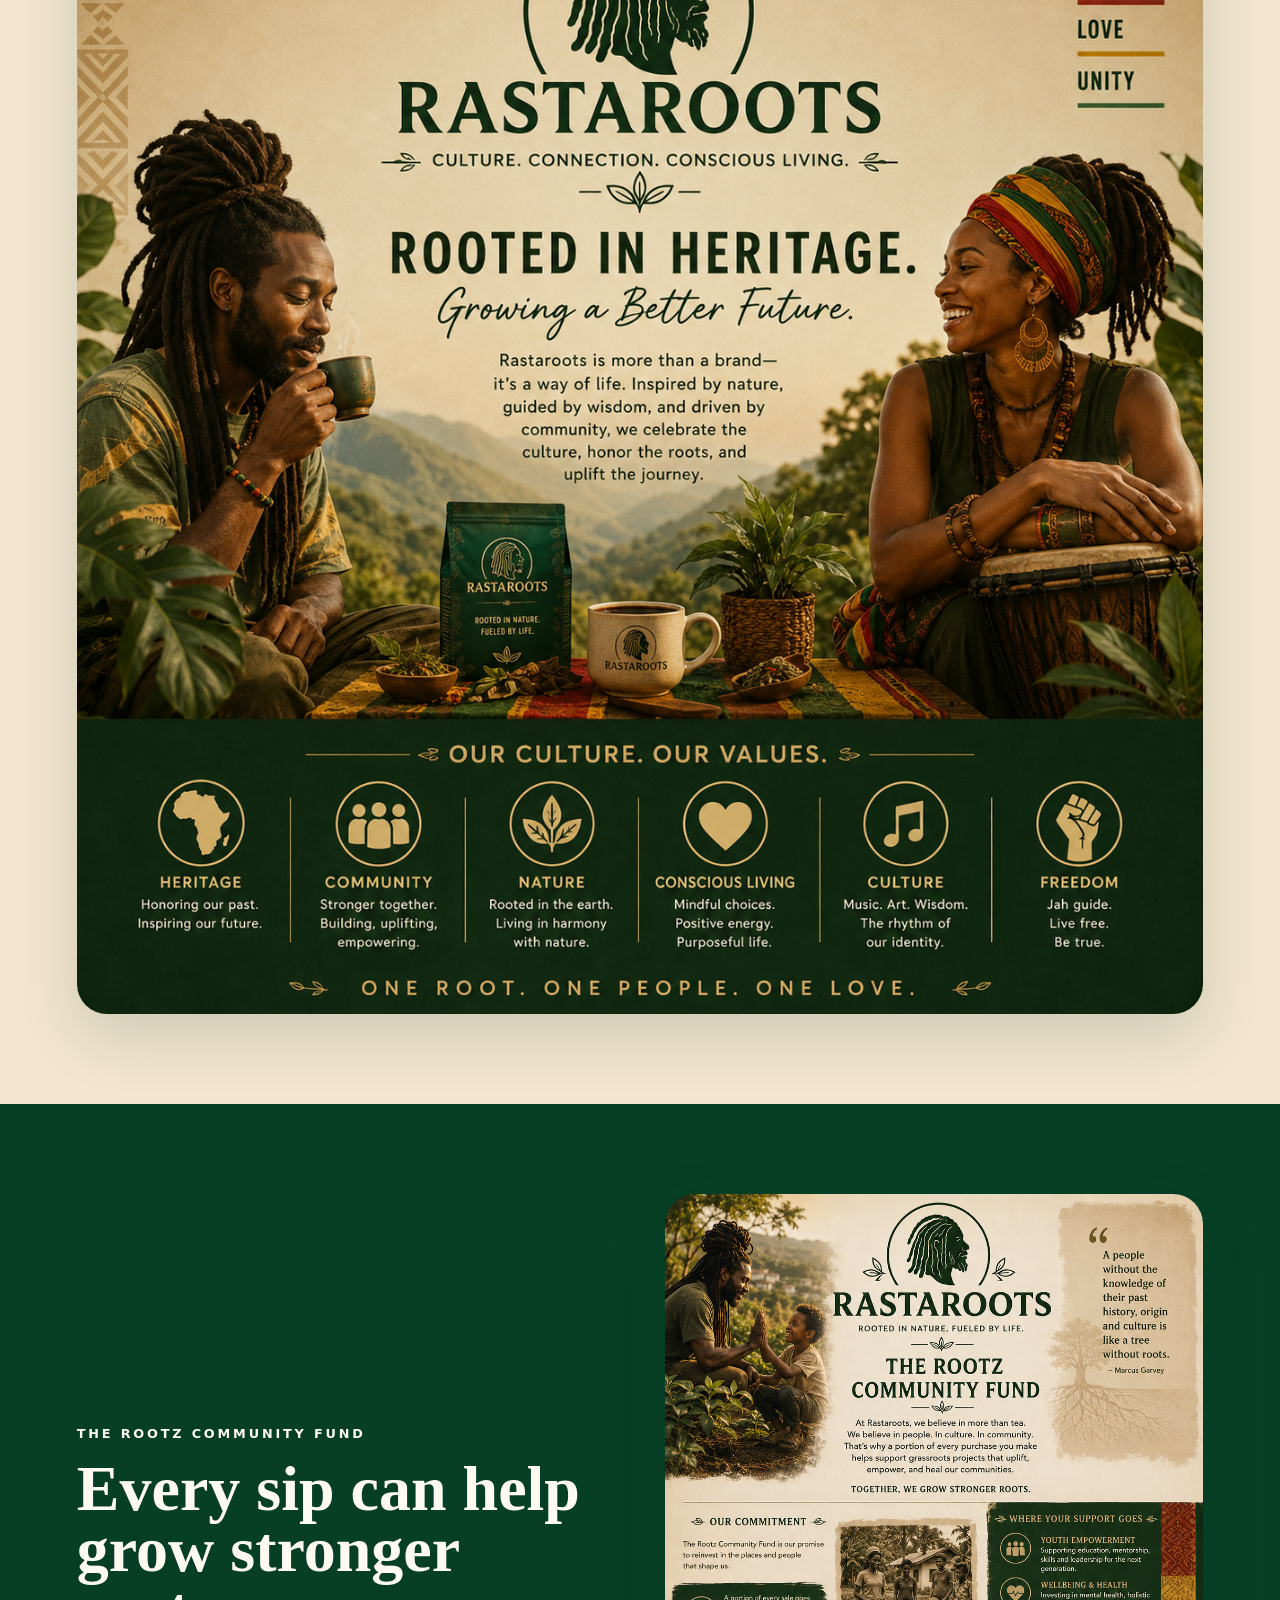
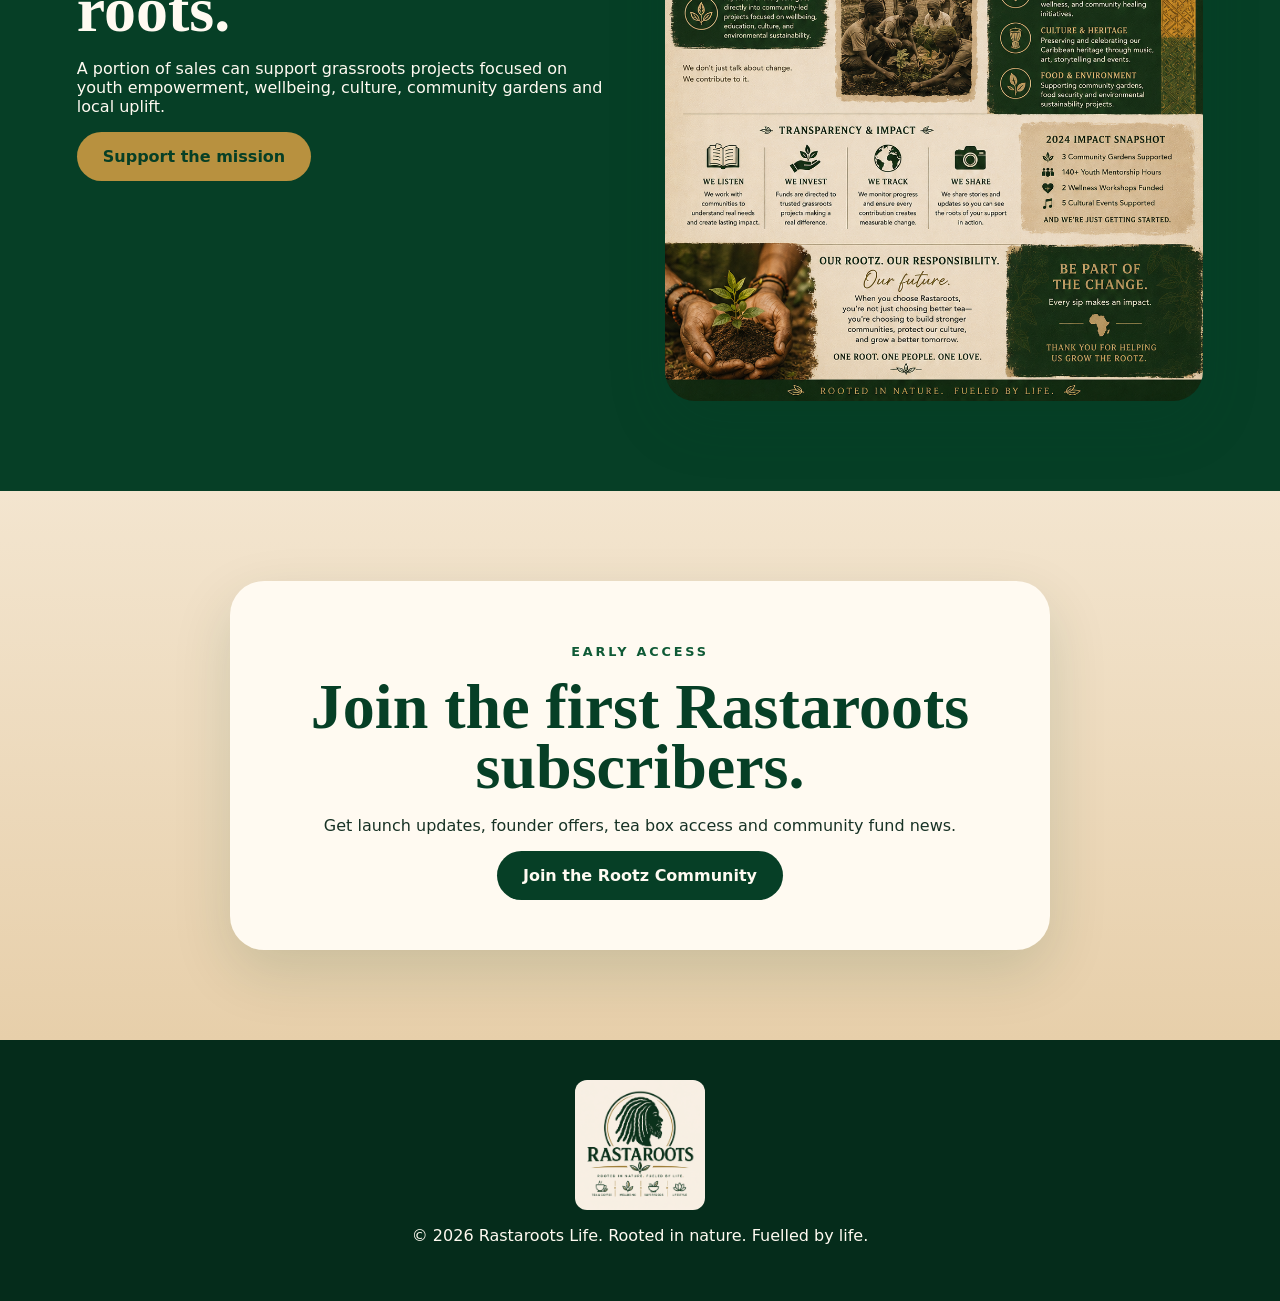
==== commit e81a1cd3: "Update index.html" ====
--- a/index.html
+++ b/index.html
@@ -6,14 +6,9 @@
 
   <title>Rastaroots Life | Tea, Coffee & Conscious Wellbeing</title>
 
-  <meta name="description"
-        content="Rastaroots Life — rooted in nature, fuelled by life. Tea, coffee, superfoods, wellbeing and community." />
-
+  <meta name="description" content="Rastaroots Life — rooted in nature, fuelled by life. Tea, coffee, superfoods, wellbeing and community." />
   <meta property="og:title" content="Rastaroots Life" />
-
-  <meta property="og:description"
-        content="Rooted in nature. Fuelled by life. Join the Rastaroots early subscriber list." />
-
+  <meta property="og:description" content="Rooted in nature. Fuelled by life. Join the Rastaroots early subscriber list." />
   <meta property="og:image" content="assets/tea-hero.png" />
 
   <link rel="stylesheet" href="styles.css" />
@@ -22,43 +17,27 @@
 <body>
 
 <header class="site-header">
+  <div class="header-inner">
+    <a class="brand" href="#top" aria-label="Rastaroots Life home">
+      <img src="assets/banner-logo.png" alt="Rastaroots banner logo" class="banner-logo" />
+    </a>
 
-  <div class="top-banner">
-
-    <div class="top-banner-inner">
-
-      <img src="assets/banner-logo.png"
-           alt="Rastaroots banner logo"
-           class="banner-logo" />
-
-      <nav class="nav">
-        <a href="#products">Products</a>
-        <a href="#philosophy">Philosophy</a>
-        <a href="#fund">Community Fund</a>
-        <a href="http://eepurl.com/9sLCn3GjES" target="_blank">
-          Subscribe
-        </a>
-      </nav>
-
-    </div>
-
+    <nav class="nav">
+      <a href="#products">Products</a>
+      <a href="#philosophy">Philosophy</a>
+      <a href="#fund">Community Fund</a>
+      <a href="http://eepurl.com/9sLCn3GjES" target="_blank">Subscribe</a>
+    </nav>
   </div>
-
 </header>
 
 <main id="top">
 
 <section class="hero">
+  <div class="hero-copy">
+    <p class="eyebrow">Tea • Coffee • Superfoods • Lifestyle</p>
 
-  <div class="hero-copy">
-
-    <p class="eyebrow">
-      Tea • Coffee • Superfoods • Lifestyle
-    </p>
-
-    <h1>
-      Rooted in nature. Fuelled by life.
-    </h1>
+    <h1>Rooted in nature. Fuelled by life.</h1>
 
     <p class="lead">
       A conscious wellbeing brand built around Caribbean heritage,
@@ -66,131 +45,54 @@
     </p>
 
     <div class="actions">
-
-      <a class="button primary"
-         href="http://eepurl.com/9sLCn3GjES"
-         target="_blank">
-
-        Join Early Access
-
-      </a>
-
-      <a class="button secondary"
-         href="#products">
-
-        Explore the Range
-
-      </a>
-
+      <a class="button primary" href="http://eepurl.com/9sLCn3GjES" target="_blank">Join Early Access</a>
+      <a class="button secondary" href="#products">Explore the Range</a>
     </div>
-
   </div>
 
   <div class="hero-image">
-    <img src="assets/tea-hero.png"
-         alt="Rastaroots wellbeing tea product image" />
+    <img src="assets/tea-hero.png" alt="Rastaroots wellbeing tea product image" />
   </div>
-
 </section>
 
 <section id="products" class="section">
-
   <div class="section-heading">
-
-    <p class="eyebrow">
-      The starter range
-    </p>
-
-    <h2>
-      Launch with tea. Build into coffee and lifestyle.
-    </h2>
-
+    <p class="eyebrow">The starter range</p>
+    <h2>Launch with tea. Build into coffee and lifestyle.</h2>
   </div>
 
   <div class="cards three">
-
     <article class="card product">
-
-      <img src="assets/tea-hero.png"
-           alt="Rastaroots tea" />
-
-      <h3>
-        Rastaroots Tea Box
-      </h3>
-
-      <p>
-        Purposeful herbal blends for calm,
-        immunity, balance and everyday wellbeing.
-      </p>
-
-      <a href="http://eepurl.com/9sLCn3GjES" target="_blank">
-        Pre-subscribe →
-      </a>
-
+      <img src="assets/tea-hero.png" alt="Rastaroots tea" />
+      <h3>Rastaroots Tea Box</h3>
+      <p>Purposeful herbal blends for calm, immunity, balance and everyday wellbeing.</p>
+      <a href="http://eepurl.com/9sLCn3GjES" target="_blank">Pre-subscribe →</a>
     </article>
 
     <article class="card product">
-
-      <img src="assets/coffee-hero.png"
-           alt="Rastaroots coffee" />
-
-      <h3>
-        Rastaroots Coffee
-      </h3>
-
-      <p>
-        A future rooted blend for smooth energy,
-        morning ritual and conscious living.
-      </p>
-
-      <a href="http://eepurl.com/9sLCn3GjES" target="_blank">
-        Register interest →
-      </a>
-
+      <img src="assets/coffee-hero.png" alt="Rastaroots coffee" />
+      <h3>Rastaroots Coffee</h3>
+      <p>A future rooted blend for smooth energy, morning ritual and conscious living.</p>
+      <a href="http://eepurl.com/9sLCn3GjES" target="_blank">Register interest →</a>
     </article>
 
     <article class="card product">
-
-      <img src="assets/wellbeing.png"
-           alt="Rastaroots wellbeing" />
-
-      <h3>
-        Wellbeing Essentials
-      </h3>
-
-      <p>
-        Natural ingredients, superfoods and lifestyle
-        products under one trusted root.
-      </p>
-
-      <a href="http://eepurl.com/9sLCn3GjES" target="_blank">
-        Join waitlist →
-      </a>
-
+      <img src="assets/wellbeing.png" alt="Rastaroots wellbeing" />
+      <h3>Wellbeing Essentials</h3>
+      <p>Natural ingredients, superfoods and lifestyle products under one trusted root.</p>
+      <a href="http://eepurl.com/9sLCn3GjES" target="_blank">Join waitlist →</a>
     </article>
-
   </div>
-
 </section>
 
-<section id="philosophy"
-         class="split section soft">
-
+<section id="philosophy" class="split section soft">
   <div>
-
-    <p class="eyebrow">
-      Our philosophy
-    </p>
-
-    <h2>
-      More than tea. A way of life.
-    </h2>
+    <p class="eyebrow">Our philosophy</p>
+    <h2>More than tea. A way of life.</h2>
 
     <p>
-      Rastaroots is built around heritage,
-      nature, community, culture and growth.
-      Every product should feel like a ritual:
-      grounding, nourishing and connected
+      Rastaroots is built around heritage, nature, community, culture and growth.
+      Every product should feel like a ritual: grounding, nourishing and connected
       to something bigger than the cup.
     </p>
 
@@ -200,111 +102,58 @@
       <li>Ethically sourced direction</li>
       <li>Sustainable packaging ambition</li>
     </ul>
-
   </div>
 
-  <img src="assets/philosophy.png"
-       alt="Rastaroots philosophy poster" />
-
+  <img src="assets/philosophy.png" alt="Rastaroots philosophy poster" />
 </section>
 
 <section class="section">
-
   <div class="section-heading">
-
-    <p class="eyebrow">
-      Culture and connection
-    </p>
-
-    <h2>
-      Don’t lose your Rootz.
-    </h2>
-
+    <p class="eyebrow">Culture and connection</p>
+    <h2>Don’t lose your Rootz.</h2>
   </div>
 
   <div class="wide-image">
-    <img src="assets/heritage.png"
-         alt="Rastaroots heritage brand image" />
+    <img src="assets/heritage.png" alt="Rastaroots heritage brand image" />
+  </div>
+</section>
+
+<section id="fund" class="split section dark">
+  <div>
+    <p class="eyebrow gold">The Rootz Community Fund</p>
+    <h2>Every sip can help grow stronger roots.</h2>
+
+    <p>
+      A portion of sales can support grassroots projects focused on youth empowerment,
+      wellbeing, culture, community gardens and local uplift.
+    </p>
+
+    <a class="button gold-button" href="http://eepurl.com/9sLCn3GjES" target="_blank">Support the mission</a>
   </div>
 
+  <img src="assets/community-fund.png" alt="The Rootz Community Fund" />
 </section>
 
-<section id="fund"
-         class="split section dark">
+<section id="subscribe" class="section subscribe">
+  <div class="subscribe-box">
+    <p class="eyebrow">Early access</p>
+    <h2>Join the first Rastaroots subscribers.</h2>
 
-  <div>
-
-    <p class="eyebrow gold">
-      The Rootz Community Fund
+    <p>
+      Get launch updates, founder offers, tea box access and community fund news.
     </p>
 
-    <h2>
-      Every sip can help grow stronger roots.
-    </h2>
-
-    <p>
-      A portion of sales can support grassroots projects
-      focused on youth empowerment, wellbeing,
-      culture, community gardens and local uplift.
-    </p>
-
-    <a class="button gold-button"
-       href="http://eepurl.com/9sLCn3GjES"
-       target="_blank">
-
-      Support the mission
-
+    <a class="button primary" href="http://eepurl.com/9sLCn3GjES" target="_blank">
+      Join the Rootz Community
     </a>
-
   </div>
-
-  <img src="assets/community-fund.png"
-       alt="The Rootz Community Fund" />
-
-</section>
-
-<section id="subscribe"
-         class="section subscribe">
-
-  <div class="subscribe-box">
-
-    <p class="eyebrow">
-      Early access
-    </p>
-
-    <h2>
-      Join the first Rastaroots subscribers.
-    </h2>
-
-    <p>
-      Get launch updates, founder offers,
-      tea box access and community fund news.
-    </p>
-
-    <a class="button primary"
-       href="http://eepurl.com/9sLCn3GjES"
-       target="_blank">
-
-      Join the Rootz Community
-
-    </a>
-
-  </div>
-
 </section>
 
 </main>
 
 <footer class="footer">
-
-  <img src="assets/logo-main.png"
-       alt="Rastaroots logo" />
-
-  <p>
-    © 2026 Rastaroots Life.
-    Rooted in nature. Fuelled by life.
-  </p>
-
+  <img src="assets/logo-main.png" alt="Rastaroots logo" />
+  <p>© 2026 Rastaroots Life. Rooted in nature. Fuelled by life.</p>
 </footer>
 
 <script src="script.js"></script>
--- a/styles.css
+++ b/styles.css
@@ -35,45 +35,76 @@
   position:sticky;
   top:0;
   z-index:100;
-  display:grid;
-  grid-template-columns:1fr;
-  padding:0;
-  background:rgba(243,229,207,.97);
-  border-bottom:1px solid rgba(6,63,38,.13);
-}
-
-.brand{
+  background:#efe1c8;
+  border-bottom:1px solid rgba(6,63,38,.12);
+}
+
+.top-banner{
   width:100%;
-  display:block;
+  padding:18px 5vw;
+}
+
+.top-banner-inner{
+  width:100%;
+  display:flex;
+  align-items:center;
+  justify-content:space-between;
+  gap:40px;
 }
 
 .banner-logo{
-  width:100%;
-  height:170px;
-  object-fit:cover;
-  object-position:center;
+  width:780px;
+  max-width:58vw;
+  height:auto;
   display:block;
 }
 
 .nav{
   display:flex;
   align-items:center;
-  justify-content:center;
-  gap:42px;
-  padding:16px 6vw;
+  gap:36px;
   font-weight:900;
   font-size:1.05rem;
   white-space:nowrap;
-  background:rgba(243,229,207,.97);
 }
 
 .nav a{
-  color:var(--green);
+  color:#063f26;
   text-decoration:none;
 }
 
 .nav a:hover{
-  color:var(--gold);
+  color:#b8913f;
+}
+
+@media (max-width:1100px){
+
+  .top-banner-inner{
+    flex-direction:column;
+    justify-content:center;
+  }
+
+  .banner-logo{
+    width:100%;
+    max-width:1000px;
+  }
+
+  .nav{
+    justify-content:center;
+    flex-wrap:wrap;
+  }
+}
+
+@media (max-width:560px){
+
+  .nav{
+    display:none;
+  }
+
+  .banner-logo{
+    width:100%;
+    max-width:100%;
+  }
 }
 
 /* HERO */
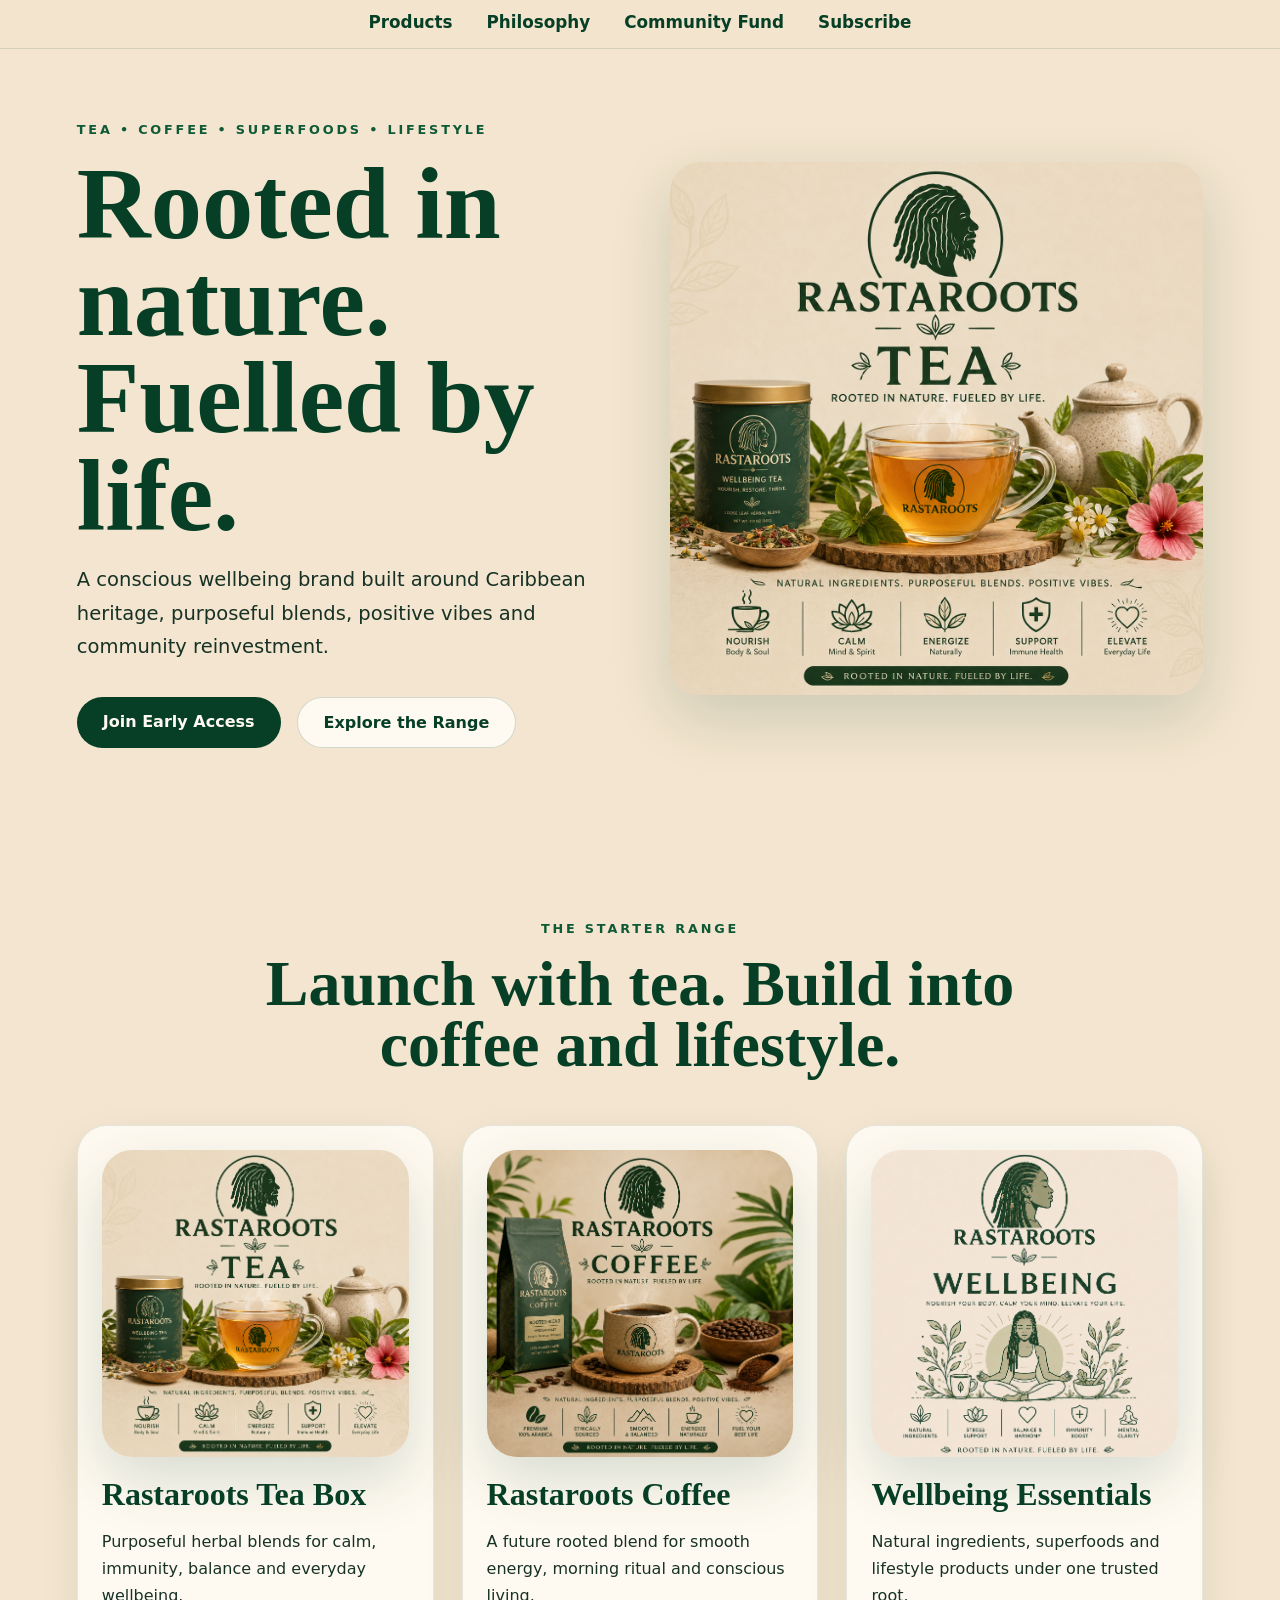
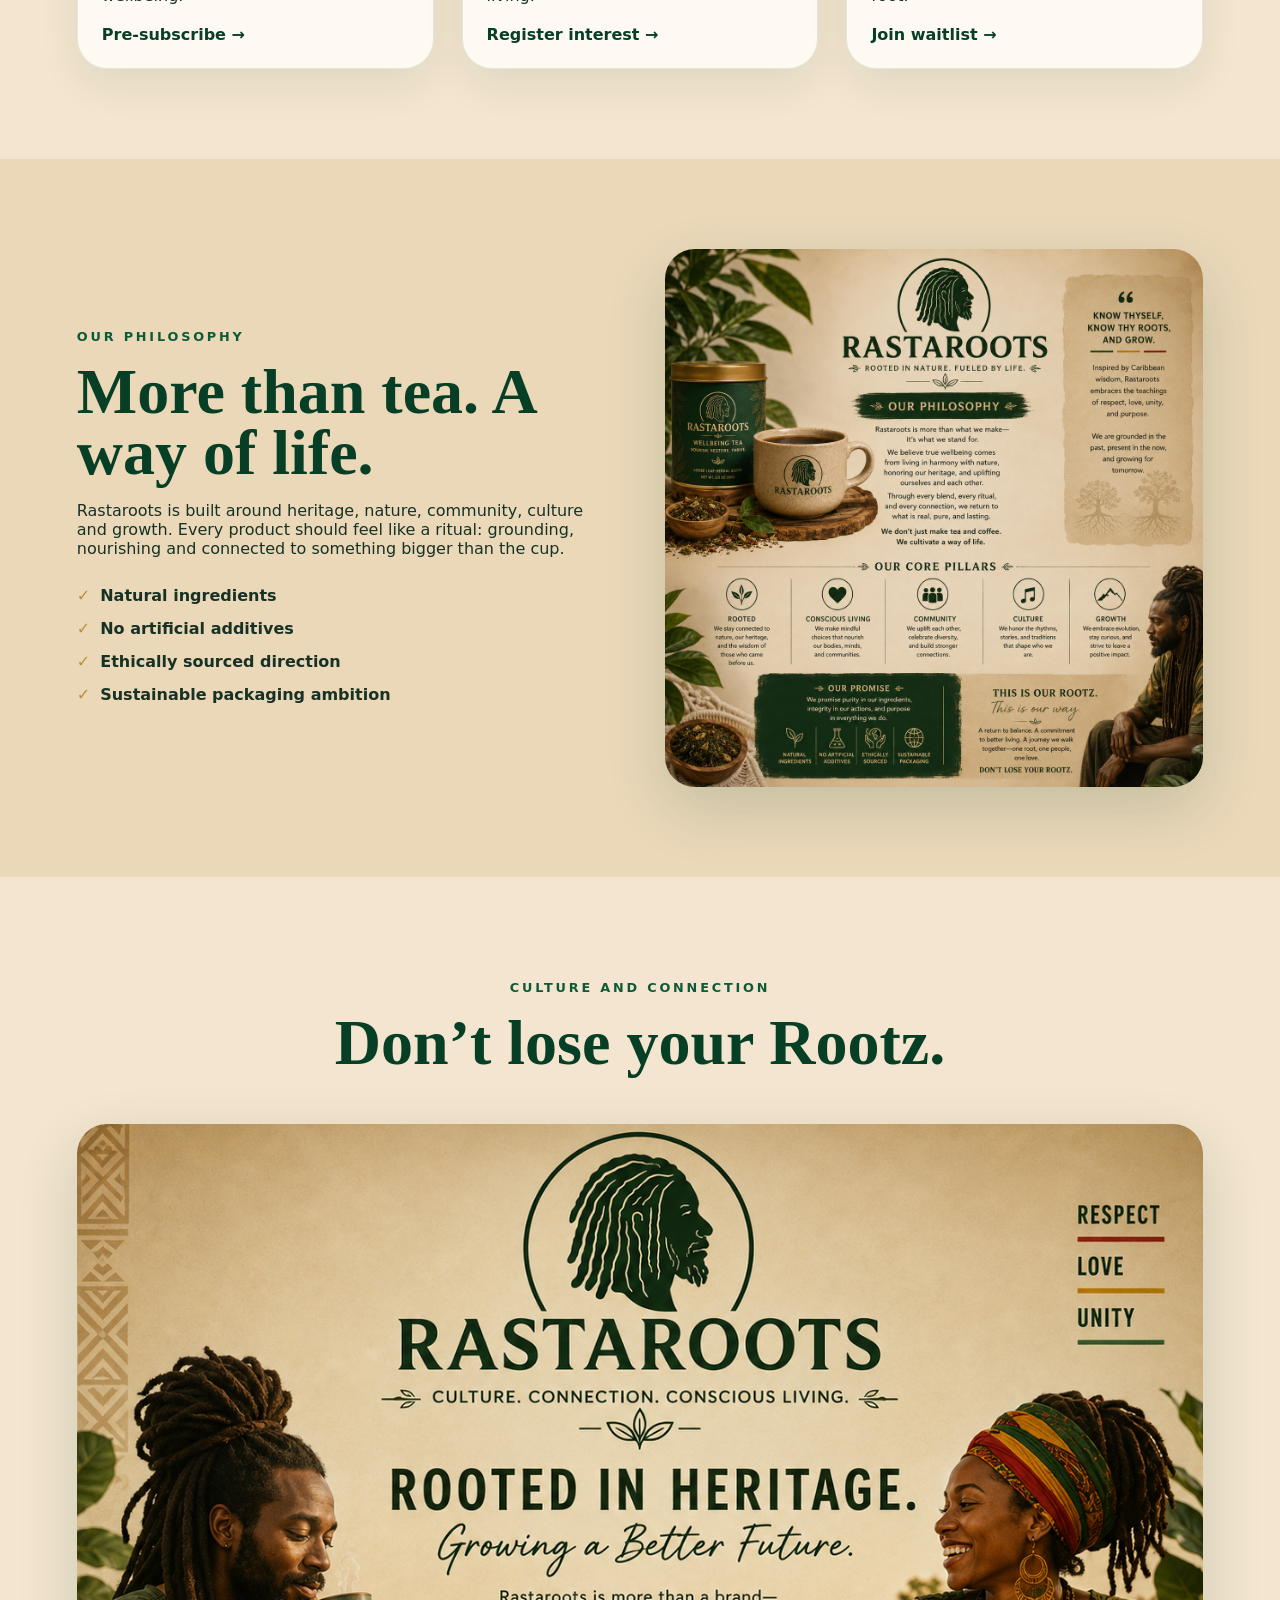
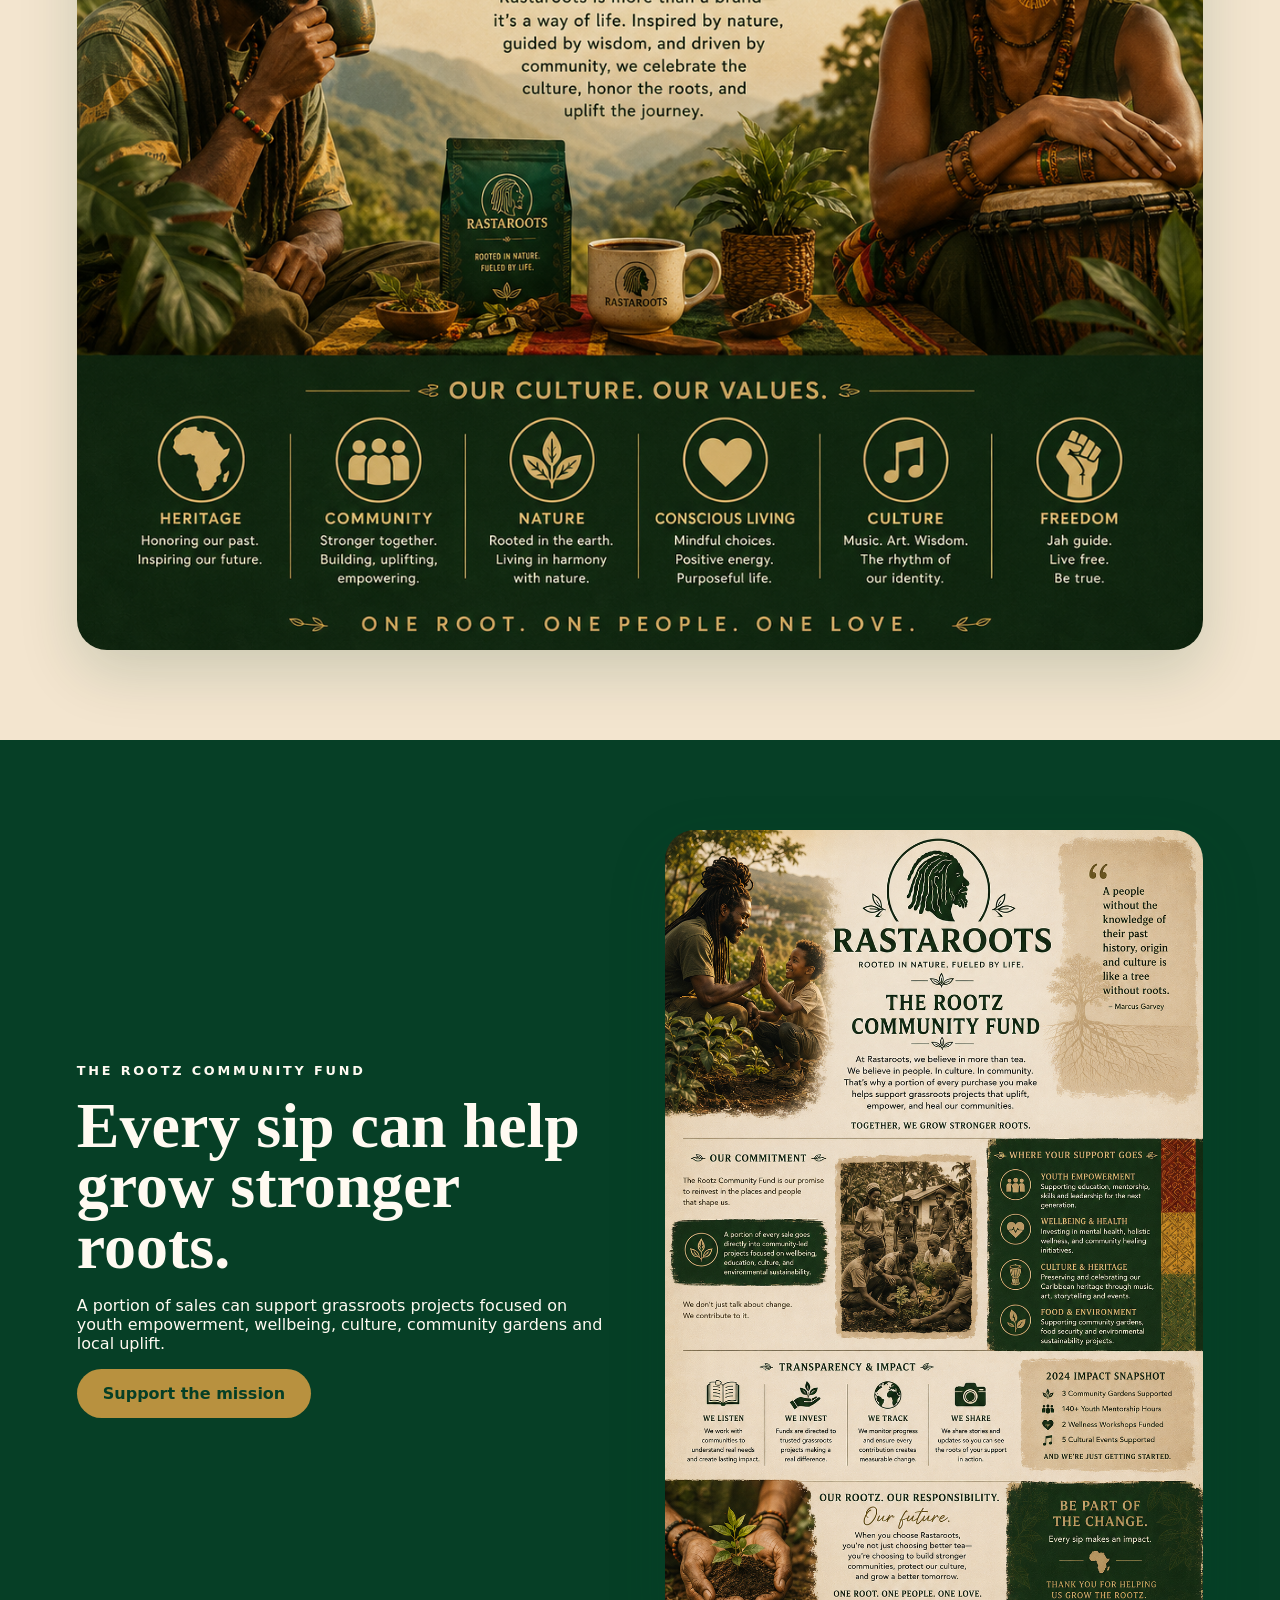
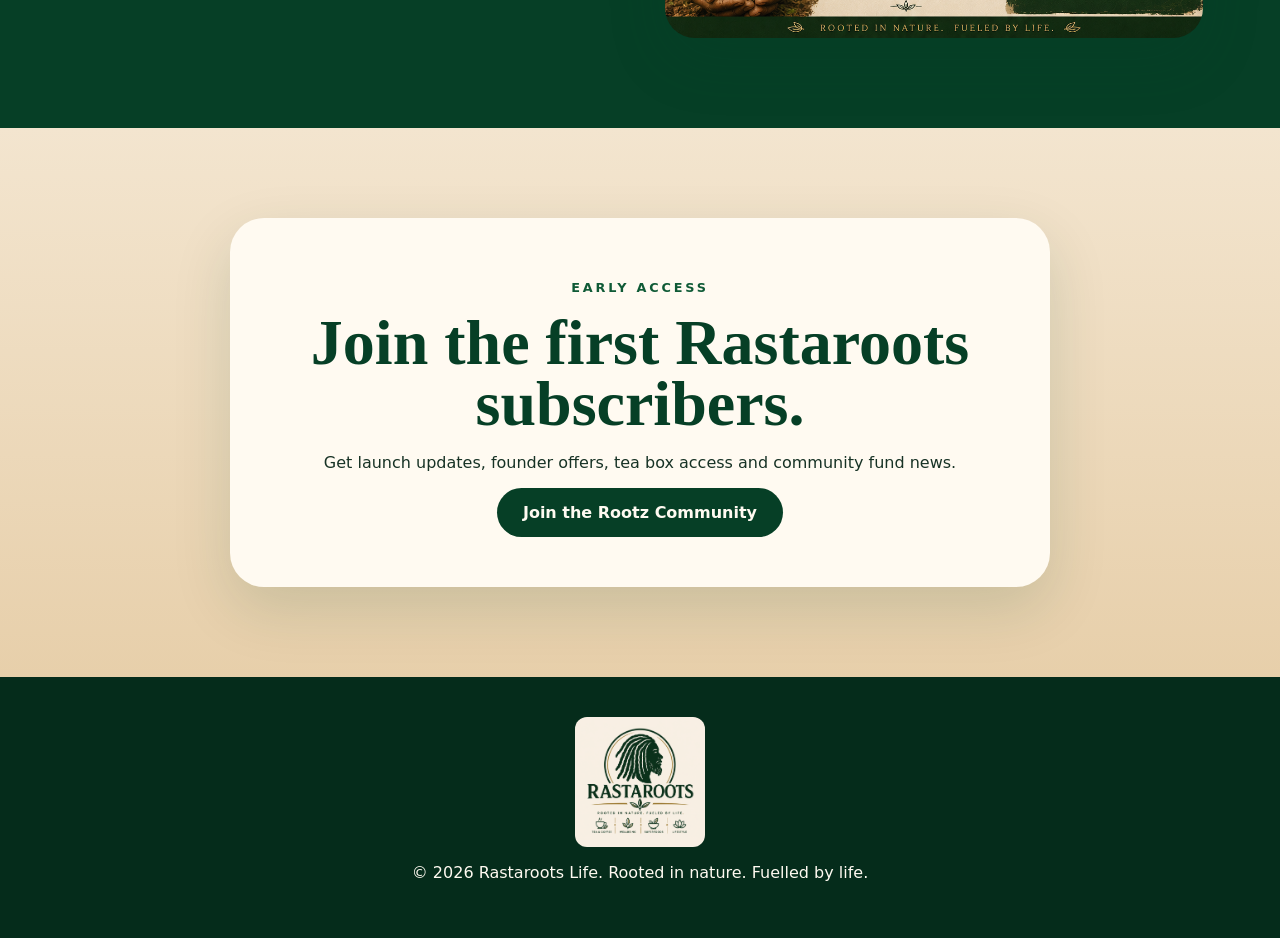
==== commit f386e490: "Update index.html" ====
--- a/index.html
+++ b/index.html
@@ -17,18 +17,14 @@
 <body>
 
 <header class="site-header">
-  <div class="header-inner">
-    <a class="brand" href="#top" aria-label="Rastaroots Life home">
-      <img src="assets/banner-logo.png" alt="Rastaroots banner logo" class="banner-logo" />
-    </a>
+  <a class="brand-banner" href="#top" aria-label="Rastaroots Life home"></a>
 
-    <nav class="nav">
-      <a href="#products">Products</a>
-      <a href="#philosophy">Philosophy</a>
-      <a href="#fund">Community Fund</a>
-      <a href="http://eepurl.com/9sLCn3GjES" target="_blank">Subscribe</a>
-    </nav>
-  </div>
+  <nav class="nav">
+    <a href="#products">Products</a>
+    <a href="#philosophy">Philosophy</a>
+    <a href="#fund">Community Fund</a>
+    <a href="http://eepurl.com/9sLCn3GjES" target="_blank">Subscribe</a>
+  </nav>
 </header>
 
 <main id="top">
--- a/styles.css
+++ b/styles.css
@@ -32,29 +32,24 @@
 /* HEADER */
 
 .site-header{
-  position:sticky;
-  top:0;
-  z-index:100;
-  background:#efe1c8;
-  border-bottom:1px solid rgba(6,63,38,.12);
-}
-
-.top-banner{
+  background:rgba(243,229,207,.97);
+  border-bottom:1px solid rgba(6,63,38,.13);
+}
+
+.header-inner{
   width:100%;
-  padding:18px 5vw;
-}
-
-.top-banner-inner{
+  padding:18px 6vw 10px;
+}
+
+.brand{
+  display:block;
   width:100%;
-  display:flex;
-  align-items:center;
-  justify-content:space-between;
-  gap:40px;
+  max-width:1200px;
+  margin:0 auto;
 }
 
 .banner-logo{
-  width:780px;
-  max-width:58vw;
+  width:100%;
   height:auto;
   display:block;
 }
@@ -62,60 +57,33 @@
 .nav{
   display:flex;
   align-items:center;
-  gap:36px;
+  justify-content:center;
+  gap:34px;
+  padding:12px 0 16px;
   font-weight:900;
   font-size:1.05rem;
   white-space:nowrap;
 }
 
 .nav a{
-  color:#063f26;
+  color:var(--green);
   text-decoration:none;
+  transition:.2s ease;
 }
 
 .nav a:hover{
-  color:#b8913f;
-}
-
-@media (max-width:1100px){
-
-  .top-banner-inner{
-    flex-direction:column;
-    justify-content:center;
-  }
-
-  .banner-logo{
-    width:100%;
-    max-width:1000px;
-  }
-
-  .nav{
-    justify-content:center;
-    flex-wrap:wrap;
-  }
-}
-
-@media (max-width:560px){
-
-  .nav{
-    display:none;
-  }
-
-  .banner-logo{
-    width:100%;
-    max-width:100%;
-  }
+  color:var(--gold);
 }
 
 /* HERO */
 
 .hero{
-  min-height:86vh;
+  min-height:auto;
   display:grid;
   grid-template-columns:1fr 1fr;
   gap:60px;
   align-items:center;
-  padding:80px 6vw 70px;
+  padding:60px 6vw 70px;
 }
 
 .eyebrow{
@@ -346,37 +314,7 @@
 
 /* RESPONSIVE */
 
-@media (max-width:1200px){
-
-  .banner-logo{
-    width:540px;
-    max-width:55vw;
-  }
-
-  .nav{
-    gap:22px;
-    font-size:1rem;
-  }
-}
-
-@media (max-width:980px){
-
-  .site-header{
-    flex-direction:column;
-    justify-content:center;
-    gap:18px;
-  }
-
-  .banner-logo{
-    width:720px;
-    max-width:92vw;
-  }
-
-  .nav{
-    margin-left:0;
-    flex-wrap:wrap;
-    justify-content:center;
-  }
+@media (max-width:1100px){
 
   .hero,
   .split,
@@ -387,6 +325,31 @@
   .hero-copy{
     order:2;
   }
+
+  .nav{
+    flex-wrap:wrap;
+    gap:20px;
+  }
+}
+
+@media (max-width:768px){
+
+  .banner-logo{
+    max-height:170px;
+  }
+
+  .nav{
+    font-size:.95rem;
+    gap:18px;
+  }
+
+  .hero{
+    padding:40px 5vw 60px;
+  }
+
+  .section{
+    padding:70px 5vw;
+  }
 }
 
 @media (max-width:560px){
@@ -396,14 +359,14 @@
   }
 
   .banner-logo{
-    width:92vw;
-  }
-
-  .section{
-    padding:70px 5vw;
+    max-height:130px;
   }
 
   .subscribe-box{
     padding:34px 24px;
   }
-}
+
+  h1{
+    font-size:clamp(2.8rem,14vw,5rem);
+  }
+}
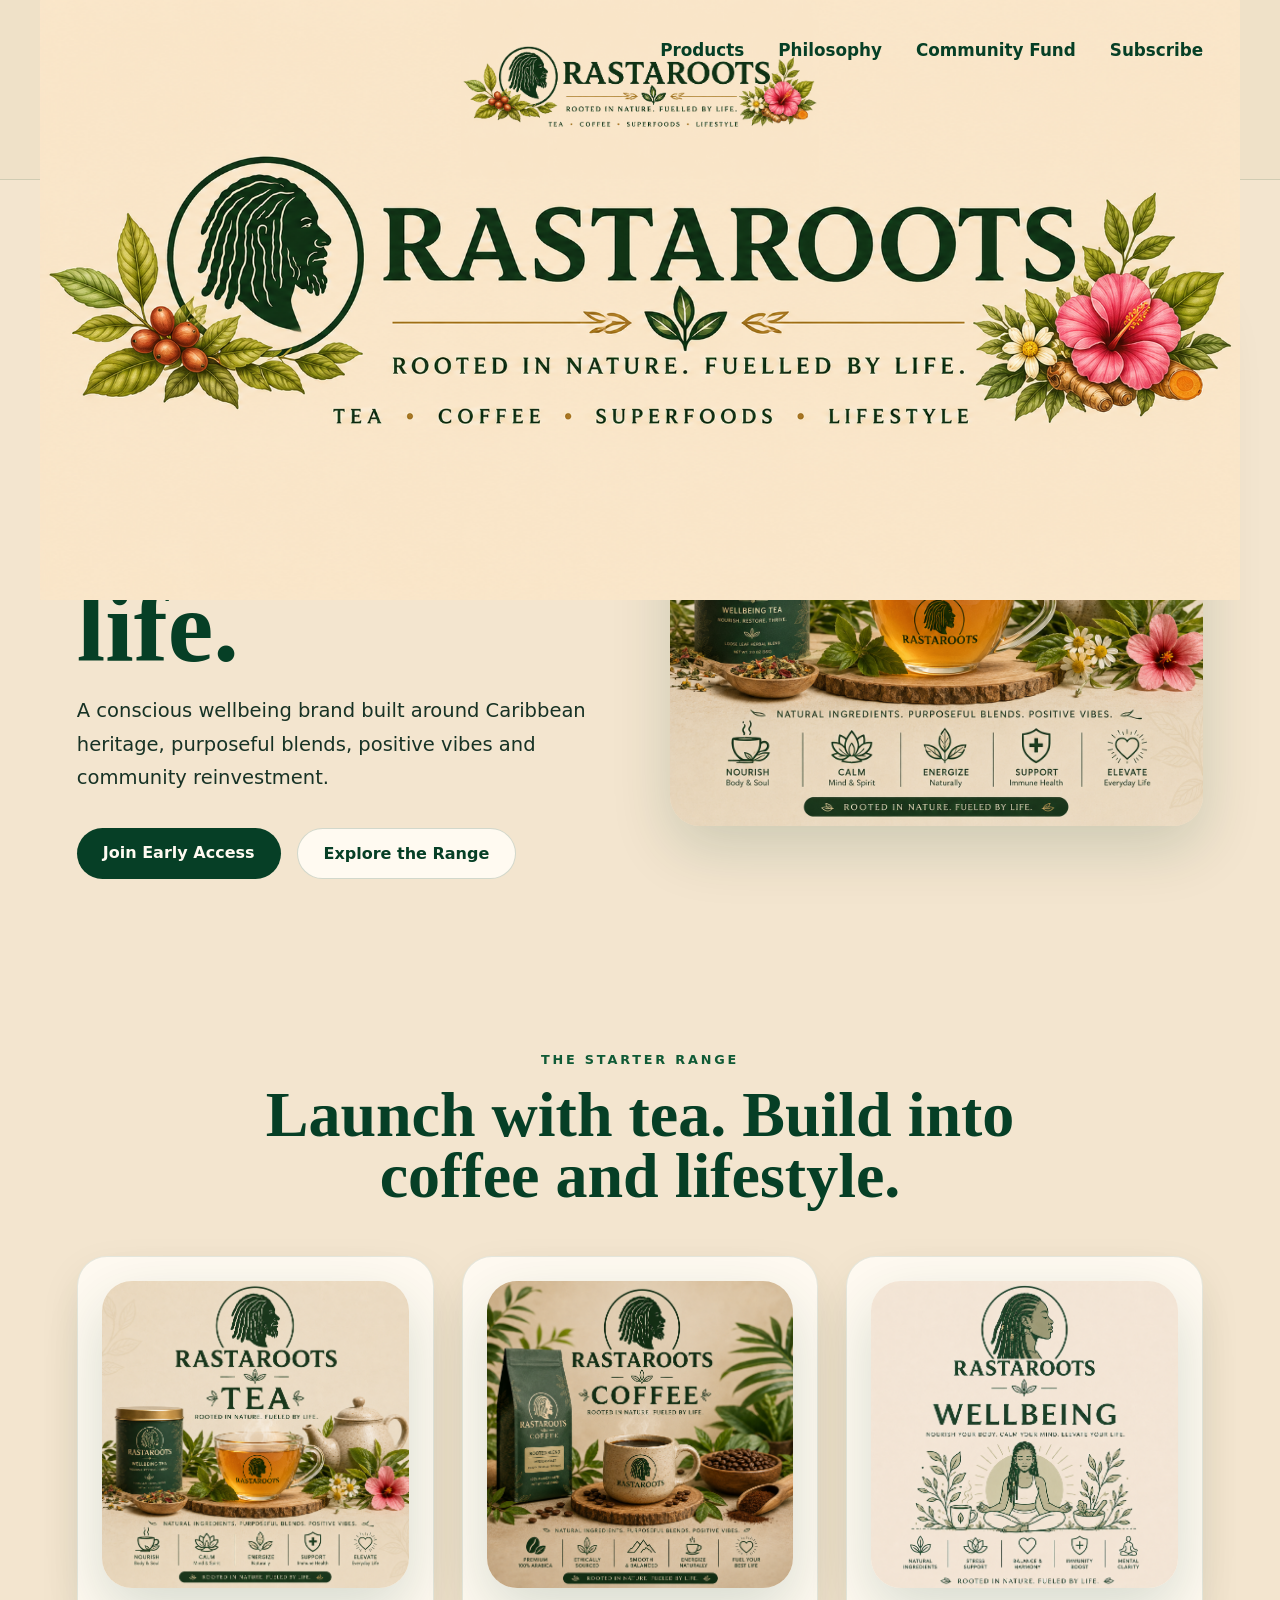
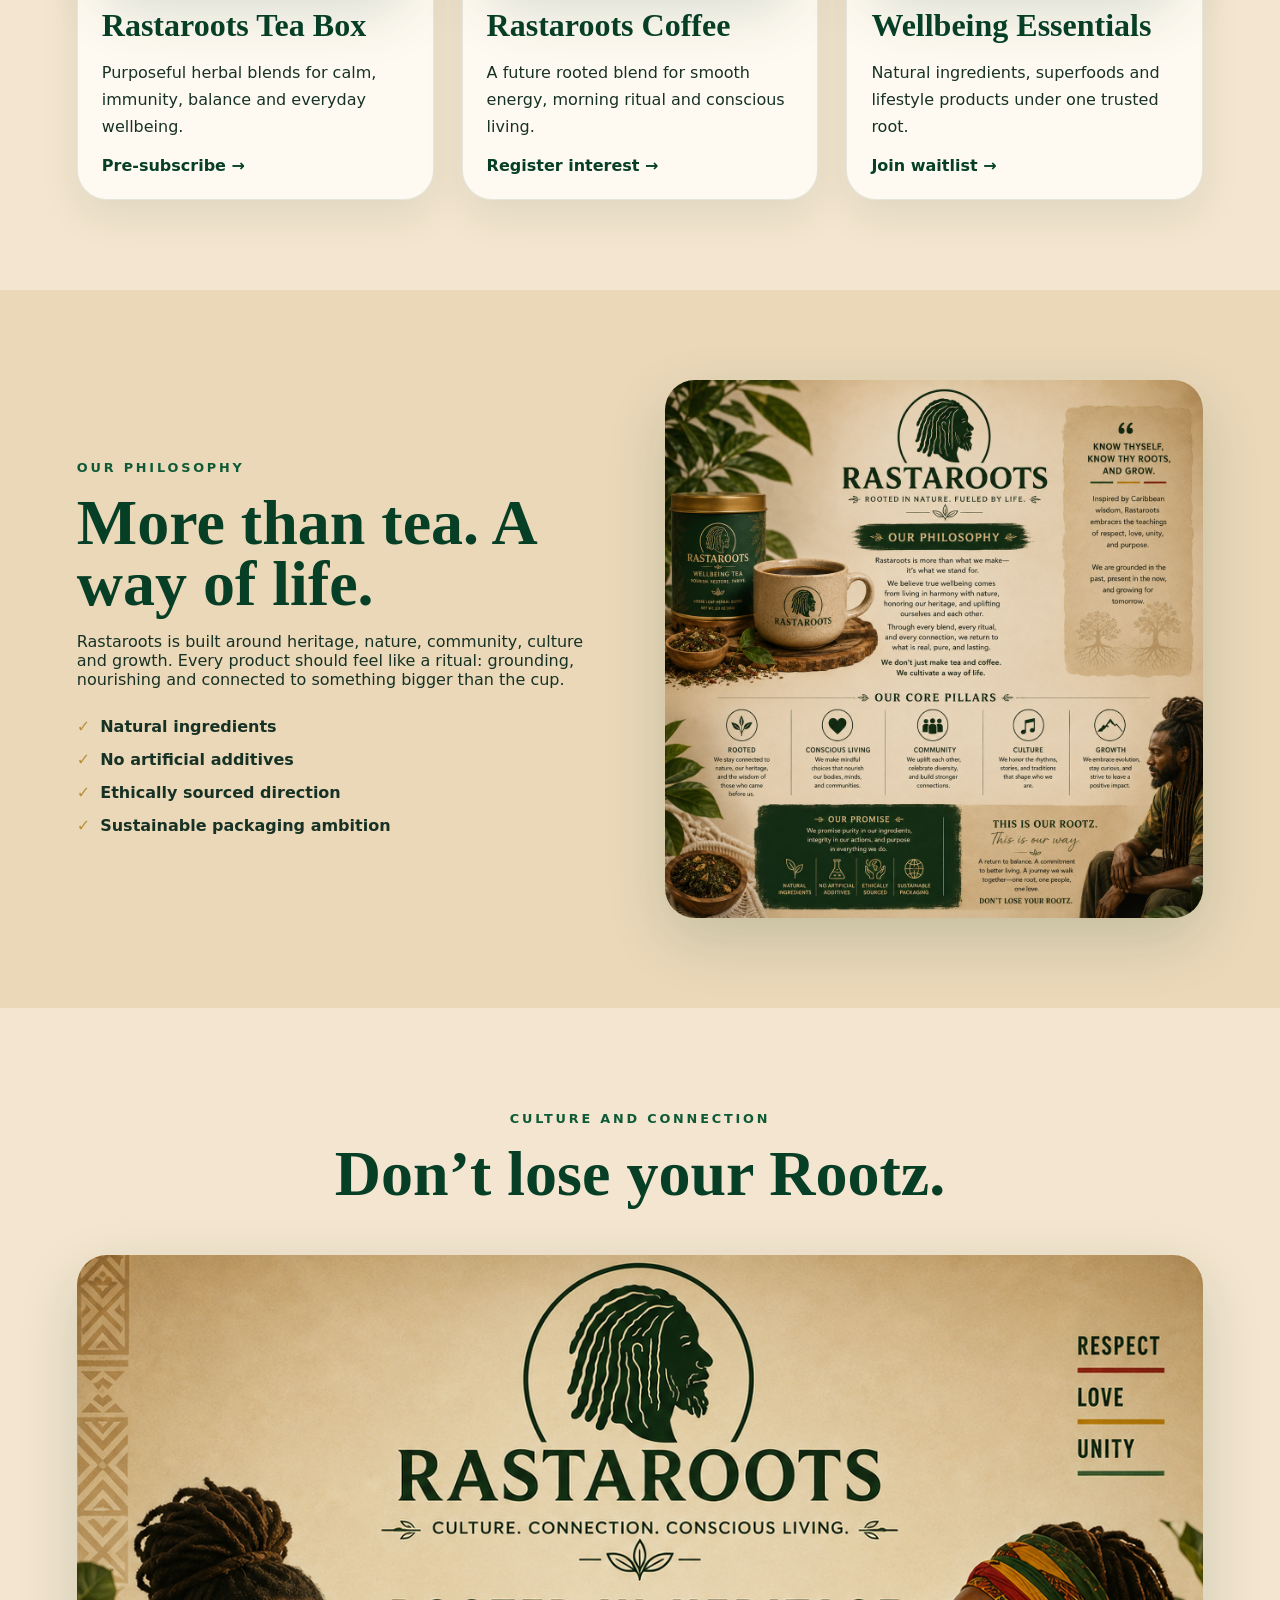
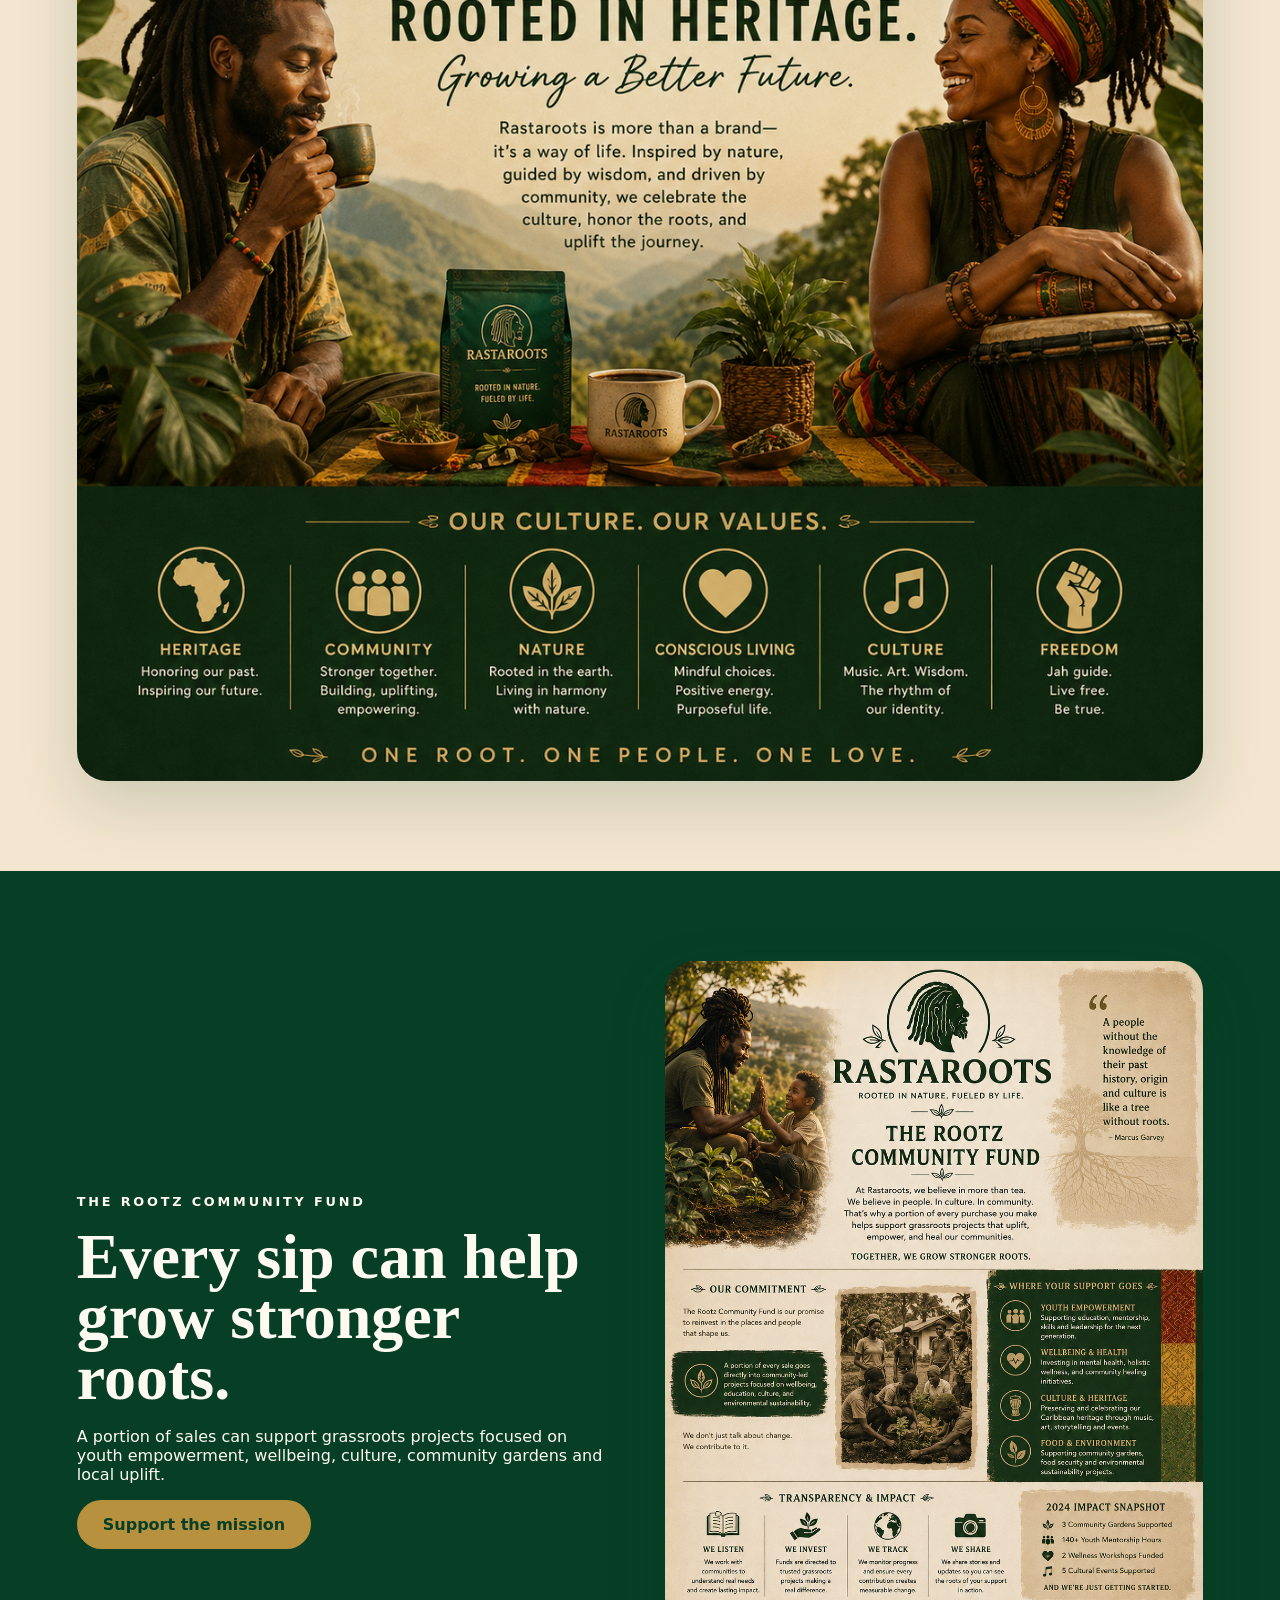
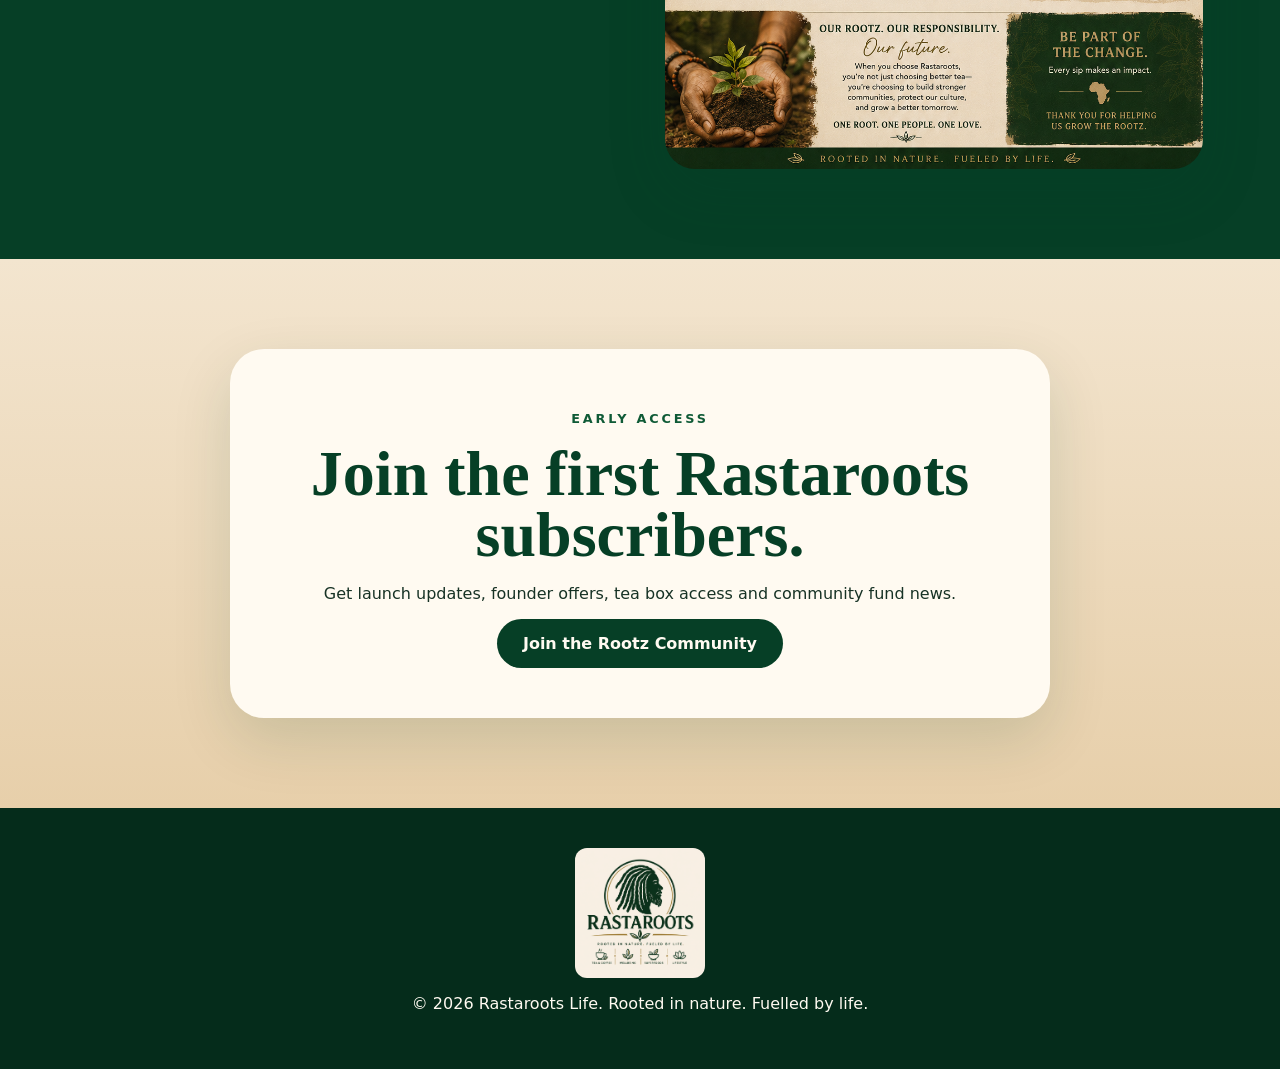
==== commit 198764d0: "Update index.html" ====
--- a/index.html
+++ b/index.html
@@ -17,14 +17,18 @@
 <body>
 
 <header class="site-header">
-  <a class="brand-banner" href="#top" aria-label="Rastaroots Life home"></a>
+  <div class="header-inner">
+    <a class="brand" href="#top" aria-label="Rastaroots Life home">
+      <img src="assets/banner-logo.png" alt="Rastaroots banner logo" class="banner-logo" />
+    </a>
 
-  <nav class="nav">
-    <a href="#products">Products</a>
-    <a href="#philosophy">Philosophy</a>
-    <a href="#fund">Community Fund</a>
-    <a href="http://eepurl.com/9sLCn3GjES" target="_blank">Subscribe</a>
-  </nav>
+    <nav class="nav">
+      <a href="#products">Products</a>
+      <a href="#philosophy">Philosophy</a>
+      <a href="#fund">Community Fund</a>
+      <a href="http://eepurl.com/9sLCn3GjES" target="_blank">Subscribe</a>
+    </nav>
+  </div>
 </header>
 
 <main id="top">
--- a/styles.css
+++ b/styles.css
@@ -32,13 +32,61 @@
 /* HEADER */
 
 .site-header{
-  background:rgba(243,229,207,.97);
+  position:relative;
+  width:100%;
+  height:180px;
+  background:#efe1c8;
   border-bottom:1px solid rgba(6,63,38,.13);
 }
 
-.header-inner{
-  width:100%;
-  padding:18px 6vw 10px;
+.brand-banner{
+  position:absolute;
+  inset:0;
+  z-index:1;
+}
+
+.site-header::before{
+  content:"";
+  position:absolute;
+  inset:0;
+  background:
+    url("assets/banner-logo.png")
+    center center / contain
+    no-repeat;
+  z-index:1;
+}
+
+.nav{
+  position:absolute;
+  right:6vw;
+  top:28px;
+  z-index:2;
+  display:flex;
+  align-items:center;
+  gap:34px;
+  font-weight:900;
+  font-size:1.05rem;
+  white-space:nowrap;
+}
+
+.nav a{
+  color:#063f26;
+  text-decoration:none;
+}
+
+.nav a:hover{
+  color:#b8913f;
+}
+
+@media (max-width:900px){
+
+  .site-header{
+    height:140px;
+  }
+
+  .nav{
+    display:none;
+  }
 }
 
 .brand{
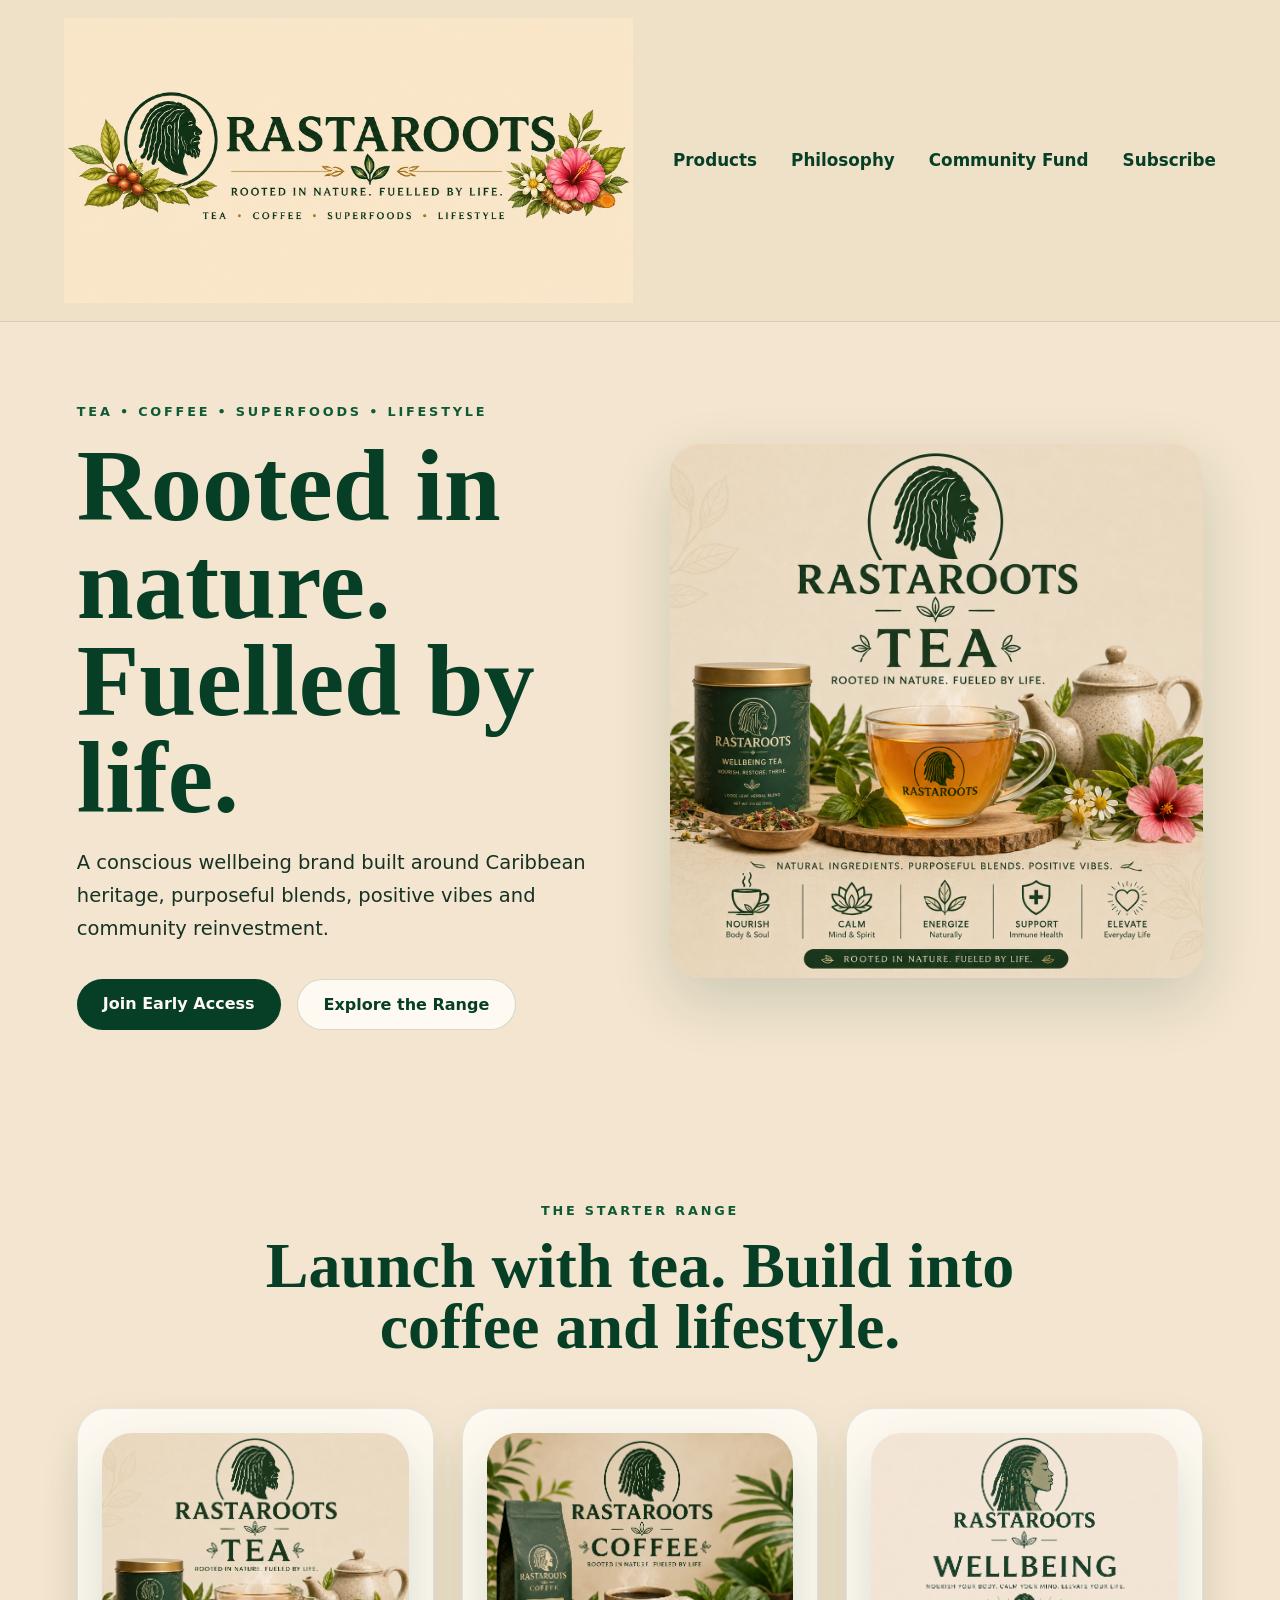
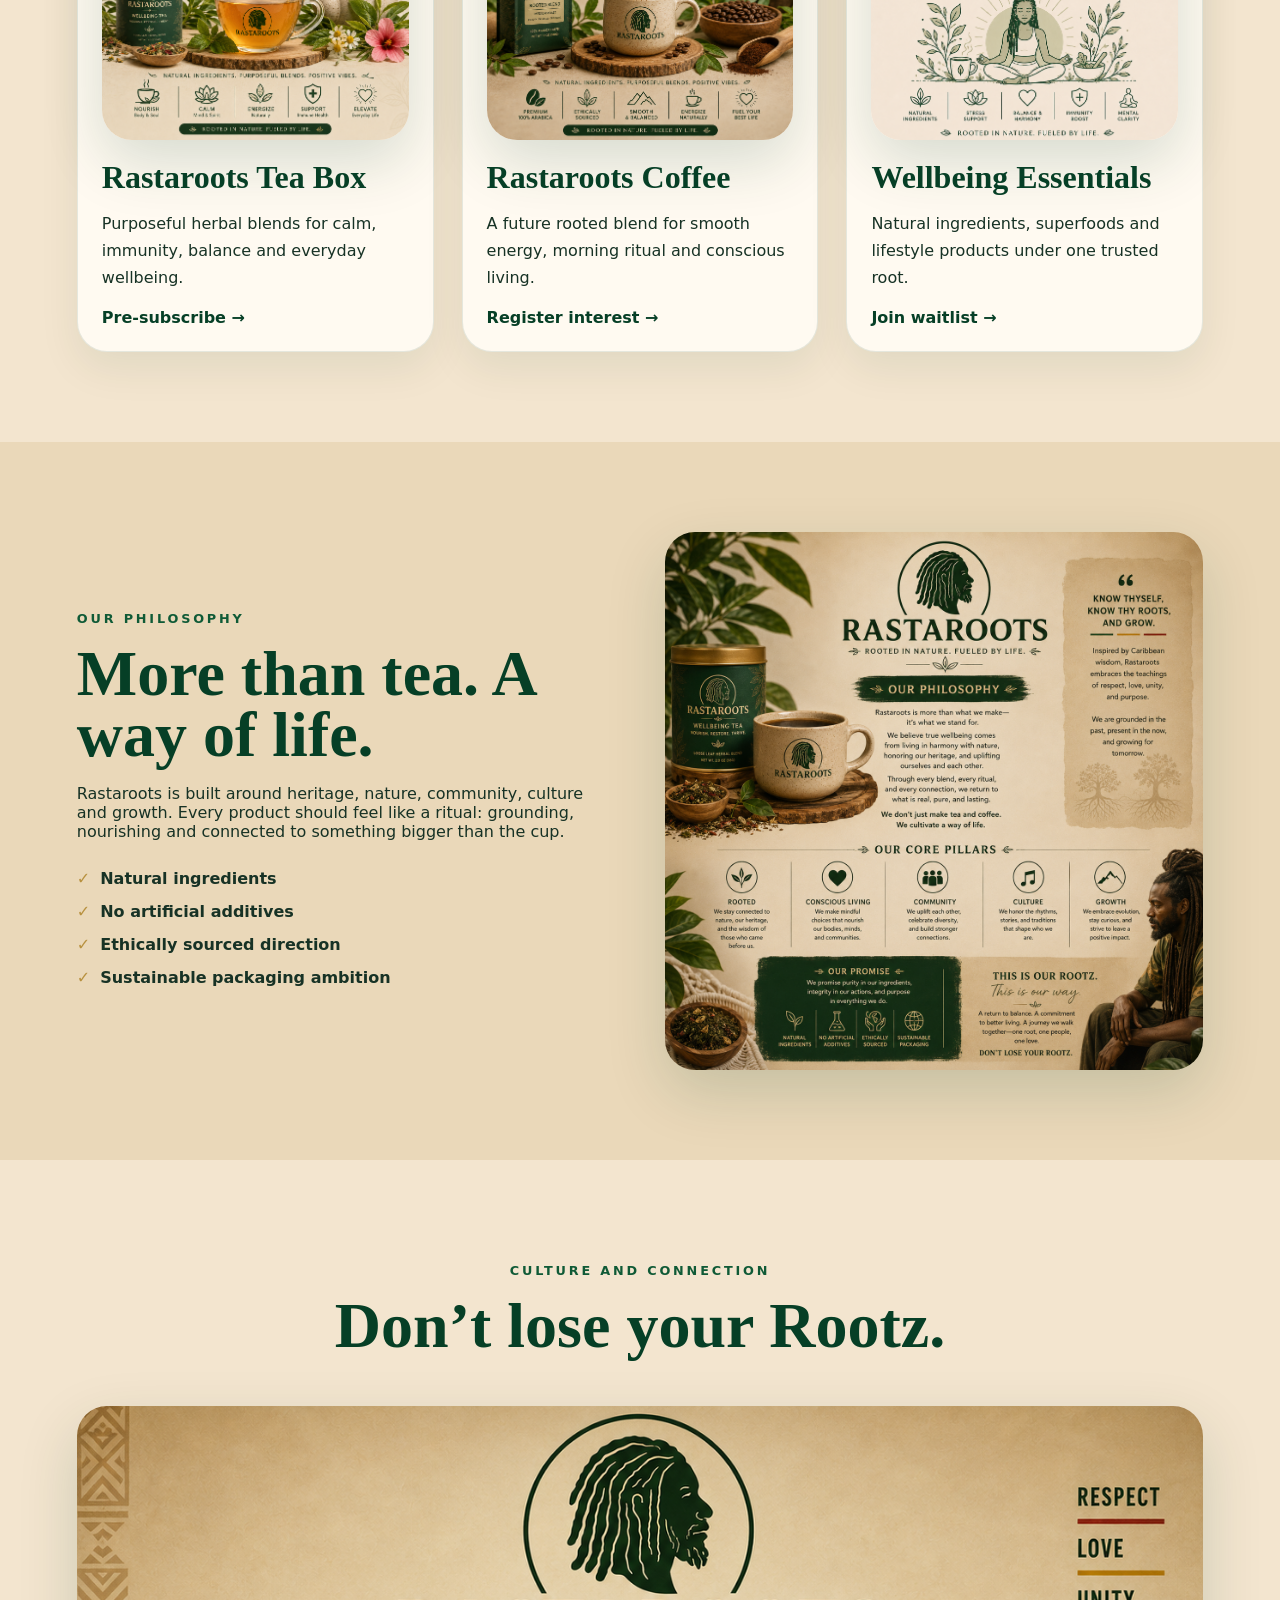
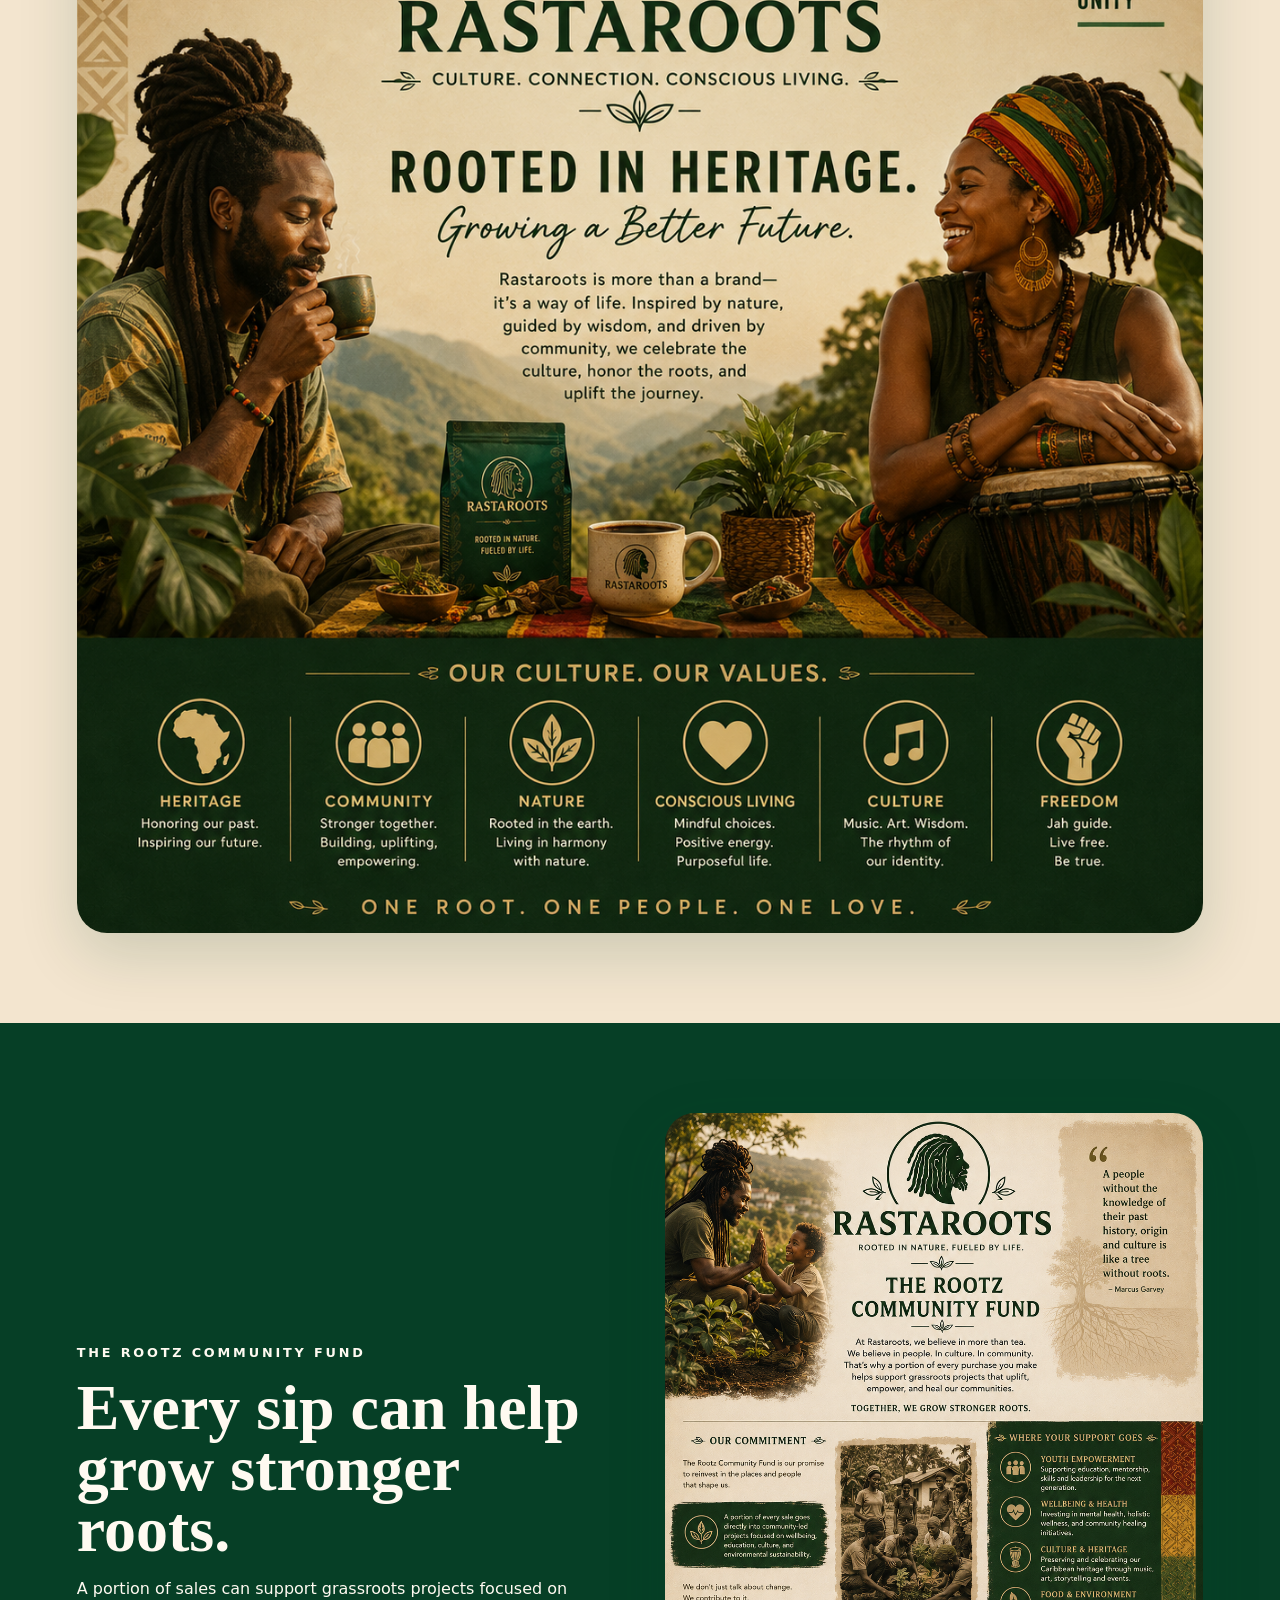
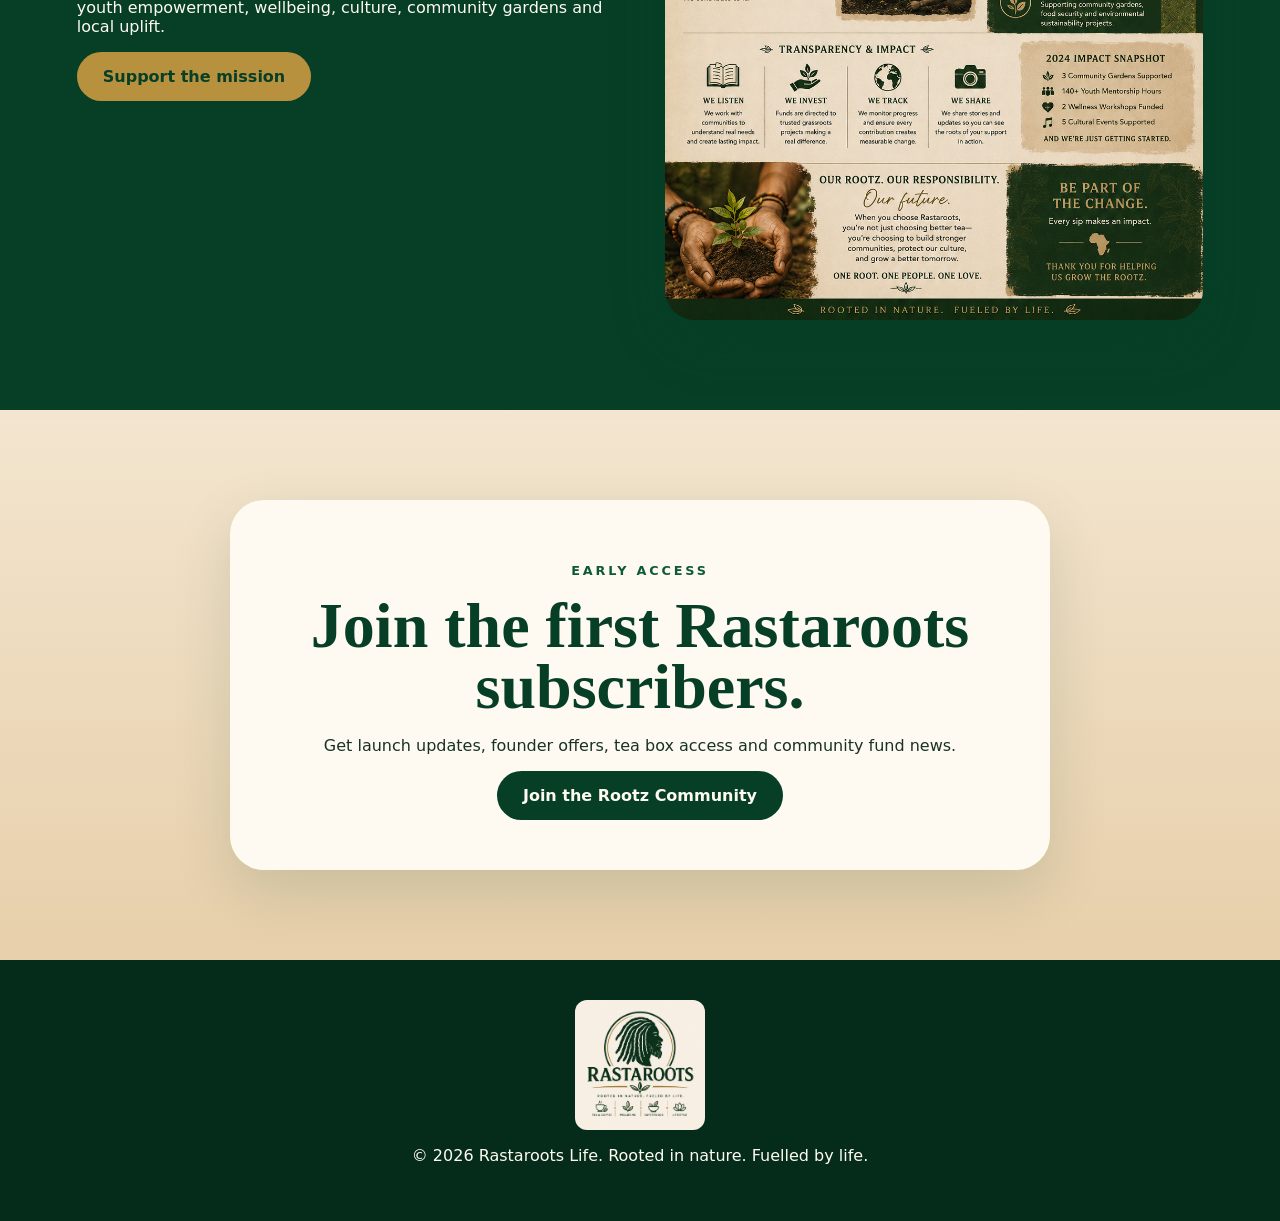
==== commit 230504cc: "Update index.html" ====
--- a/index.html
+++ b/index.html
@@ -153,7 +153,7 @@
 
 <footer class="footer">
   <img src="assets/logo-main.png" alt="Rastaroots logo" />
-  <p>© 2026 Rastaroots Life. Rooted in nature. Fuelled by life.</p>
+  <p>© <span id="year">2026</span> Rastaroots Life. Rooted in nature. Fuelled by life.</p>
 </footer>
 
 <script src="script.js"></script>
--- a/styles.css
+++ b/styles.css
@@ -18,8 +18,7 @@
 
 body{
   margin:0;
-  font-family:Inter, ui-sans-serif, system-ui, -apple-system,
-  BlinkMacSystemFont, "Segoe UI", sans-serif;
+  font-family:Inter, ui-sans-serif, system-ui, -apple-system, BlinkMacSystemFont, "Segoe UI", sans-serif;
   color:var(--ink);
   background:var(--cream);
 }
@@ -32,68 +31,21 @@
 /* HEADER */
 
 .site-header{
-  position:relative;
-  width:100%;
-  height:180px;
   background:#efe1c8;
-  border-bottom:1px solid rgba(6,63,38,.13);
-}
-
-.brand-banner{
-  position:absolute;
-  inset:0;
-  z-index:1;
-}
-
-.site-header::before{
-  content:"";
-  position:absolute;
-  inset:0;
-  background:
-    url("assets/banner-logo.png")
-    center center / contain
-    no-repeat;
-  z-index:1;
-}
-
-.nav{
-  position:absolute;
-  right:6vw;
-  top:28px;
-  z-index:2;
+  border-bottom:1px solid rgba(6,63,38,.12);
+}
+
+.header-inner{
   display:flex;
   align-items:center;
-  gap:34px;
-  font-weight:900;
-  font-size:1.05rem;
-  white-space:nowrap;
-}
-
-.nav a{
-  color:#063f26;
-  text-decoration:none;
-}
-
-.nav a:hover{
-  color:#b8913f;
-}
-
-@media (max-width:900px){
-
-  .site-header{
-    height:140px;
-  }
-
-  .nav{
-    display:none;
-  }
+  justify-content:space-between;
+  gap:40px;
+  padding:18px 5vw;
 }
 
 .brand{
-  display:block;
-  width:100%;
-  max-width:1200px;
-  margin:0 auto;
+  flex:1;
+  max-width:900px;
 }
 
 .banner-logo{
@@ -105,9 +57,8 @@
 .nav{
   display:flex;
   align-items:center;
-  justify-content:center;
   gap:34px;
-  padding:12px 0 16px;
+  flex-shrink:0;
   font-weight:900;
   font-size:1.05rem;
   white-space:nowrap;
@@ -116,7 +67,6 @@
 .nav a{
   color:var(--green);
   text-decoration:none;
-  transition:.2s ease;
 }
 
 .nav a:hover{
@@ -131,7 +81,7 @@
   grid-template-columns:1fr 1fr;
   gap:60px;
   align-items:center;
-  padding:60px 6vw 70px;
+  padding:70px 6vw 70px;
 }
 
 .eyebrow{
@@ -328,11 +278,7 @@
 /* SUBSCRIBE */
 
 .subscribe{
-  background:linear-gradient(
-    180deg,
-    var(--cream),
-    #e7cfaa
-  );
+  background:linear-gradient(180deg,var(--cream),#e7cfaa);
 }
 
 .subscribe-box{
@@ -363,6 +309,20 @@
 /* RESPONSIVE */
 
 @media (max-width:1100px){
+  .header-inner{
+    flex-direction:column;
+    justify-content:center;
+    gap:18px;
+  }
+
+  .brand{
+    max-width:100%;
+  }
+
+  .nav{
+    flex-wrap:wrap;
+    justify-content:center;
+  }
 
   .hero,
   .split,
@@ -373,42 +333,16 @@
   .hero-copy{
     order:2;
   }
-
+}
+
+@media (max-width:560px){
   .nav{
-    flex-wrap:wrap;
-    gap:20px;
-  }
-}
-
-@media (max-width:768px){
-
-  .banner-logo{
-    max-height:170px;
-  }
-
-  .nav{
-    font-size:.95rem;
-    gap:18px;
-  }
-
-  .hero{
-    padding:40px 5vw 60px;
+    display:none;
   }
 
   .section{
     padding:70px 5vw;
   }
-}
-
-@media (max-width:560px){
-
-  .nav{
-    display:none;
-  }
-
-  .banner-logo{
-    max-height:130px;
-  }
 
   .subscribe-box{
     padding:34px 24px;
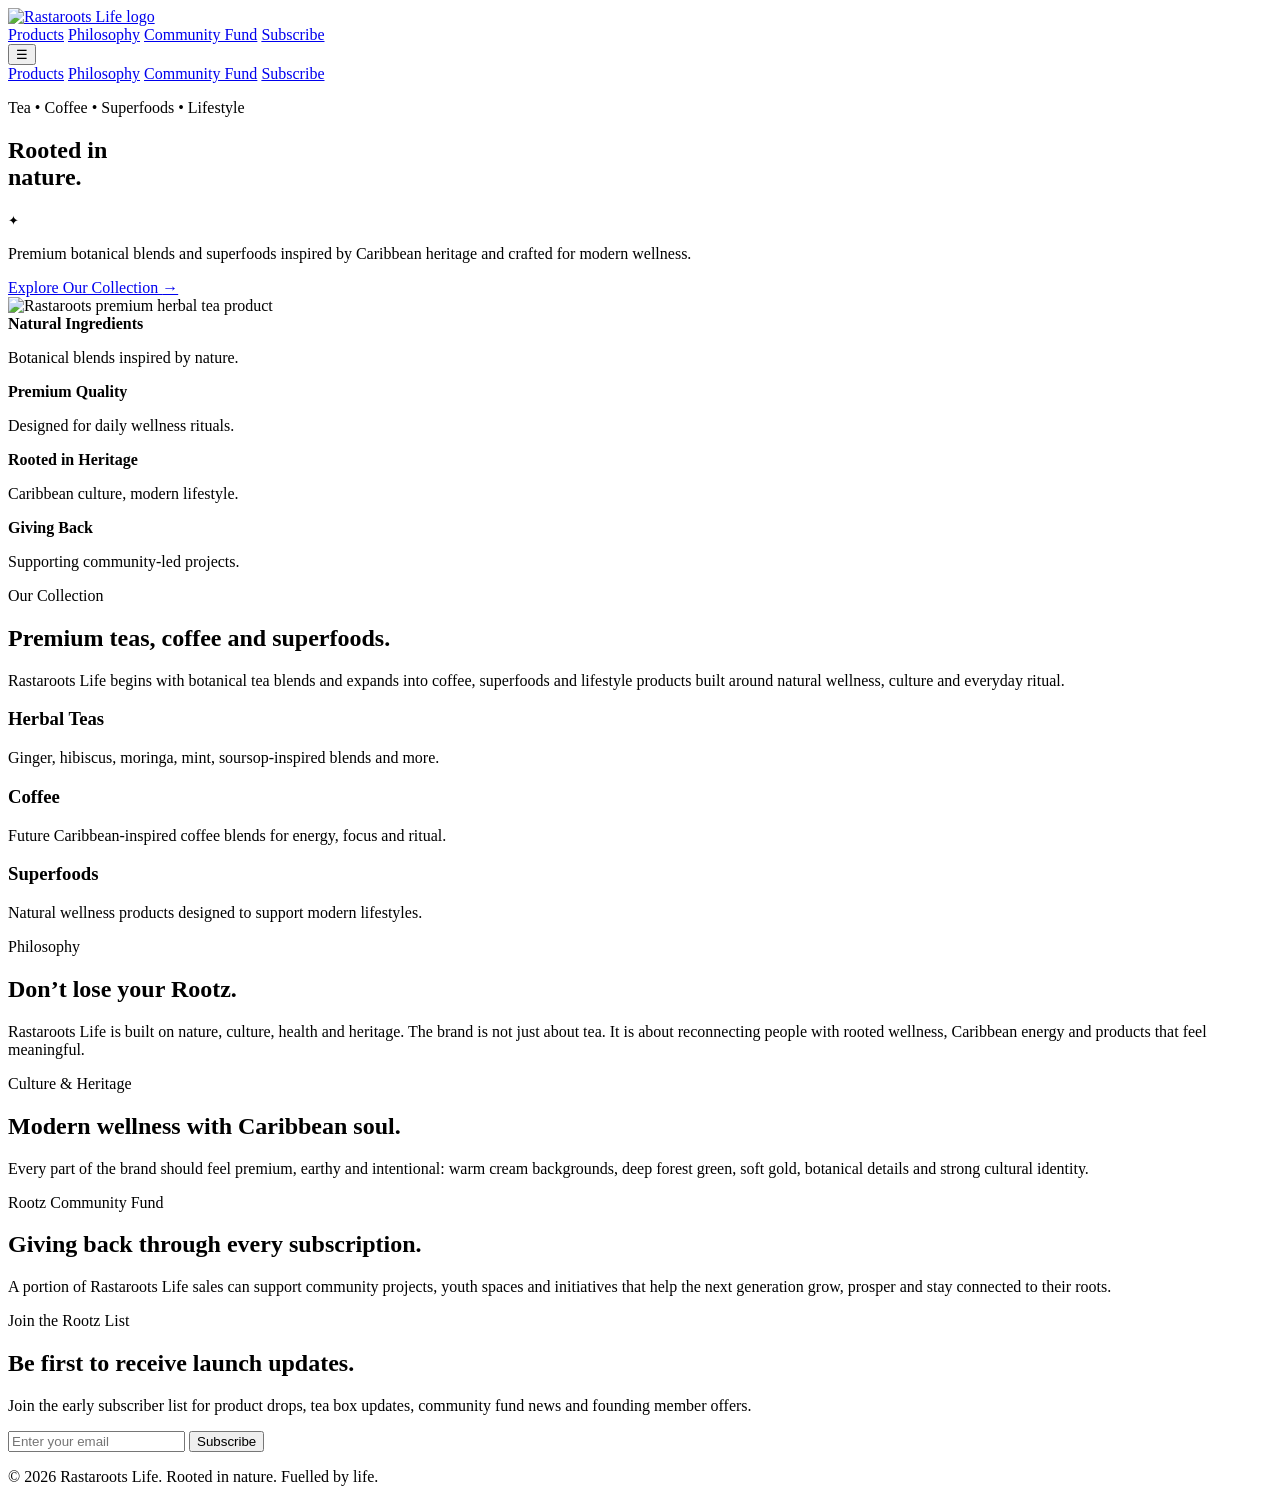
==== commit f47d5517: "Update index.html" ====
--- a/index.html
+++ b/index.html
@@ -1,162 +1,169 @@
-<!doctype html>
+<!DOCTYPE html>
 <html lang="en">
 <head>
-  <meta charset="utf-8" />
-  <meta name="viewport" content="width=device-width, initial-scale=1" />
+  <meta charset="UTF-8" />
+  <meta name="viewport" content="width=device-width, initial-scale=1.0" />
+  <title>Rastaroots Life | Tea, Coffee, Superfoods & Lifestyle</title>
+  <meta name="description" content="Premium botanical teas, coffee and superfoods inspired by Caribbean heritage and crafted for modern wellness." />
 
-  <title>Rastaroots Life | Tea, Coffee & Conscious Wellbeing</title>
-
-  <meta name="description" content="Rastaroots Life — rooted in nature, fuelled by life. Tea, coffee, superfoods, wellbeing and community." />
-  <meta property="og:title" content="Rastaroots Life" />
-  <meta property="og:description" content="Rooted in nature. Fuelled by life. Join the Rastaroots early subscriber list." />
-  <meta property="og:image" content="assets/tea-hero.png" />
-
-  <link rel="stylesheet" href="styles.css" />
+  <link rel="stylesheet" href="style.css" />
 </head>
 
-<body>
+<body id="top">
 
-<header class="site-header">
-  <div class="header-inner">
-    <a class="brand" href="#top" aria-label="Rastaroots Life home">
-      <img src="assets/banner-logo.png" alt="Rastaroots banner logo" class="banner-logo" />
+  <header class="site-header">
+    <a href="#top" class="brand-logo">
+      <img src="assets/rastaroots-header-logo.png" alt="Rastaroots Life logo" />
     </a>
 
-    <nav class="nav">
+    <nav class="main-nav">
       <a href="#products">Products</a>
       <a href="#philosophy">Philosophy</a>
-      <a href="#fund">Community Fund</a>
-      <a href="http://eepurl.com/9sLCn3GjES" target="_blank">Subscribe</a>
+      <a href="#community">Community Fund</a>
+      <a class="nav-cta" href="#subscribe">Subscribe</a>
     </nav>
-  </div>
-</header>
 
-<main id="top">
+    <button class="menu-toggle" aria-label="Open menu">
+      ☰
+    </button>
+  </header>
 
-<section class="hero">
-  <div class="hero-copy">
-    <p class="eyebrow">Tea • Coffee • Superfoods • Lifestyle</p>
+  <nav class="mobile-nav" id="mobileNav">
+    <a href="#products">Products</a>
+    <a href="#philosophy">Philosophy</a>
+    <a href="#community">Community Fund</a>
+    <a href="#subscribe">Subscribe</a>
+  </nav>
 
-    <h1>Rooted in nature. Fuelled by life.</h1>
+  <main>
 
-    <p class="lead">
-      A conscious wellbeing brand built around Caribbean heritage,
-      purposeful blends, positive vibes and community reinvestment.
-    </p>
+    <section class="hero">
+      <div class="hero-copy">
+        <p class="eyebrow">Tea • Coffee • Superfoods • Lifestyle</p>
 
-    <div class="actions">
-      <a class="button primary" href="http://eepurl.com/9sLCn3GjES" target="_blank">Join Early Access</a>
-      <a class="button secondary" href="#products">Explore the Range</a>
-    </div>
-  </div>
+        <h1>Rooted in<br />nature.</h1>
 
-  <div class="hero-image">
-    <img src="assets/tea-hero.png" alt="Rastaroots wellbeing tea product image" />
-  </div>
-</section>
+        <div class="gold-divider">
+          <span></span>
+          <small>✦</small>
+          <span></span>
+        </div>
 
-<section id="products" class="section">
-  <div class="section-heading">
-    <p class="eyebrow">The starter range</p>
-    <h2>Launch with tea. Build into coffee and lifestyle.</h2>
-  </div>
+        <p class="hero-text">
+          Premium botanical blends and superfoods inspired by Caribbean heritage
+          and crafted for modern wellness.
+        </p>
 
-  <div class="cards three">
-    <article class="card product">
-      <img src="assets/tea-hero.png" alt="Rastaroots tea" />
-      <h3>Rastaroots Tea Box</h3>
-      <p>Purposeful herbal blends for calm, immunity, balance and everyday wellbeing.</p>
-      <a href="http://eepurl.com/9sLCn3GjES" target="_blank">Pre-subscribe →</a>
-    </article>
+        <a href="#products" class="primary-btn">
+          Explore Our Collection <span>→</span>
+        </a>
+      </div>
 
-    <article class="card product">
-      <img src="assets/coffee-hero.png" alt="Rastaroots coffee" />
-      <h3>Rastaroots Coffee</h3>
-      <p>A future rooted blend for smooth energy, morning ritual and conscious living.</p>
-      <a href="http://eepurl.com/9sLCn3GjES" target="_blank">Register interest →</a>
-    </article>
+      <div class="hero-image">
+        <img src="assets/hero-tea.jpg" alt="Rastaroots premium herbal tea product" />
+      </div>
+    </section>
 
-    <article class="card product">
-      <img src="assets/wellbeing.png" alt="Rastaroots wellbeing" />
-      <h3>Wellbeing Essentials</h3>
-      <p>Natural ingredients, superfoods and lifestyle products under one trusted root.</p>
-      <a href="http://eepurl.com/9sLCn3GjES" target="_blank">Join waitlist →</a>
-    </article>
-  </div>
-</section>
+    <section class="trust-strip">
+      <div>
+        <strong>Natural Ingredients</strong>
+        <p>Botanical blends inspired by nature.</p>
+      </div>
+      <div>
+        <strong>Premium Quality</strong>
+        <p>Designed for daily wellness rituals.</p>
+      </div>
+      <div>
+        <strong>Rooted in Heritage</strong>
+        <p>Caribbean culture, modern lifestyle.</p>
+      </div>
+      <div>
+        <strong>Giving Back</strong>
+        <p>Supporting community-led projects.</p>
+      </div>
+    </section>
 
-<section id="philosophy" class="split section soft">
-  <div>
-    <p class="eyebrow">Our philosophy</p>
-    <h2>More than tea. A way of life.</h2>
+    <section id="products" class="section">
+      <p class="section-kicker">Our Collection</p>
+      <h2>Premium teas, coffee and superfoods.</h2>
+      <p>
+        Rastaroots Life begins with botanical tea blends and expands into coffee,
+        superfoods and lifestyle products built around natural wellness,
+        culture and everyday ritual.
+      </p>
 
-    <p>
-      Rastaroots is built around heritage, nature, community, culture and growth.
-      Every product should feel like a ritual: grounding, nourishing and connected
-      to something bigger than the cup.
-    </p>
+      <div class="cards">
+        <article class="card">
+          <h3>Herbal Teas</h3>
+          <p>Ginger, hibiscus, moringa, mint, soursop-inspired blends and more.</p>
+        </article>
 
-    <ul class="ticks">
-      <li>Natural ingredients</li>
-      <li>No artificial additives</li>
-      <li>Ethically sourced direction</li>
-      <li>Sustainable packaging ambition</li>
-    </ul>
-  </div>
+        <article class="card">
+          <h3>Coffee</h3>
+          <p>Future Caribbean-inspired coffee blends for energy, focus and ritual.</p>
+        </article>
 
-  <img src="assets/philosophy.png" alt="Rastaroots philosophy poster" />
-</section>
+        <article class="card">
+          <h3>Superfoods</h3>
+          <p>Natural wellness products designed to support modern lifestyles.</p>
+        </article>
+      </div>
+    </section>
 
-<section class="section">
-  <div class="section-heading">
-    <p class="eyebrow">Culture and connection</p>
-    <h2>Don’t lose your Rootz.</h2>
-  </div>
+    <section id="philosophy" class="section split-section">
+      <div>
+        <p class="section-kicker">Philosophy</p>
+        <h2>Don’t lose your Rootz.</h2>
+      </div>
+      <div>
+        <p>
+          Rastaroots Life is built on nature, culture, health and heritage. The
+          brand is not just about tea. It is about reconnecting people with
+          rooted wellness, Caribbean energy and products that feel meaningful.
+        </p>
+      </div>
+    </section>
 
-  <div class="wide-image">
-    <img src="assets/heritage.png" alt="Rastaroots heritage brand image" />
-  </div>
-</section>
+    <section class="section heritage-section">
+      <p class="section-kicker">Culture & Heritage</p>
+      <h2>Modern wellness with Caribbean soul.</h2>
+      <p>
+        Every part of the brand should feel premium, earthy and intentional:
+        warm cream backgrounds, deep forest green, soft gold, botanical details
+        and strong cultural identity.
+      </p>
+    </section>
 
-<section id="fund" class="split section dark">
-  <div>
-    <p class="eyebrow gold">The Rootz Community Fund</p>
-    <h2>Every sip can help grow stronger roots.</h2>
+    <section id="community" class="section community-section">
+      <p class="section-kicker">Rootz Community Fund</p>
+      <h2>Giving back through every subscription.</h2>
+      <p>
+        A portion of Rastaroots Life sales can support community projects,
+        youth spaces and initiatives that help the next generation grow,
+        prosper and stay connected to their roots.
+      </p>
+    </section>
 
-    <p>
-      A portion of sales can support grassroots projects focused on youth empowerment,
-      wellbeing, culture, community gardens and local uplift.
-    </p>
+    <section id="subscribe" class="subscribe-section">
+      <p class="section-kicker">Join the Rootz List</p>
+      <h2>Be first to receive launch updates.</h2>
+      <p>
+        Join the early subscriber list for product drops, tea box updates,
+        community fund news and founding member offers.
+      </p>
 
-    <a class="button gold-button" href="http://eepurl.com/9sLCn3GjES" target="_blank">Support the mission</a>
-  </div>
+      <form class="subscribe-form" action="#" method="post">
+        <input type="email" name="email" placeholder="Enter your email" required />
+        <button type="submit">Subscribe</button>
+      </form>
+    </section>
 
-  <img src="assets/community-fund.png" alt="The Rootz Community Fund" />
-</section>
+  </main>
 
-<section id="subscribe" class="section subscribe">
-  <div class="subscribe-box">
-    <p class="eyebrow">Early access</p>
-    <h2>Join the first Rastaroots subscribers.</h2>
+  <footer class="site-footer">
+    <p>© 2026 Rastaroots Life. Rooted in nature. Fuelled by life.</p>
+  </footer>
 
-    <p>
-      Get launch updates, founder offers, tea box access and community fund news.
-    </p>
-
-    <a class="button primary" href="http://eepurl.com/9sLCn3GjES" target="_blank">
-      Join the Rootz Community
-    </a>
-  </div>
-</section>
-
-</main>
-
-<footer class="footer">
-  <img src="assets/logo-main.png" alt="Rastaroots logo" />
-  <p>© <span id="year">2026</span> Rastaroots Life. Rooted in nature. Fuelled by life.</p>
-</footer>
-
-<script src="script.js"></script>
-
+  <script src="script.js"></script>
 </body>
 </html>
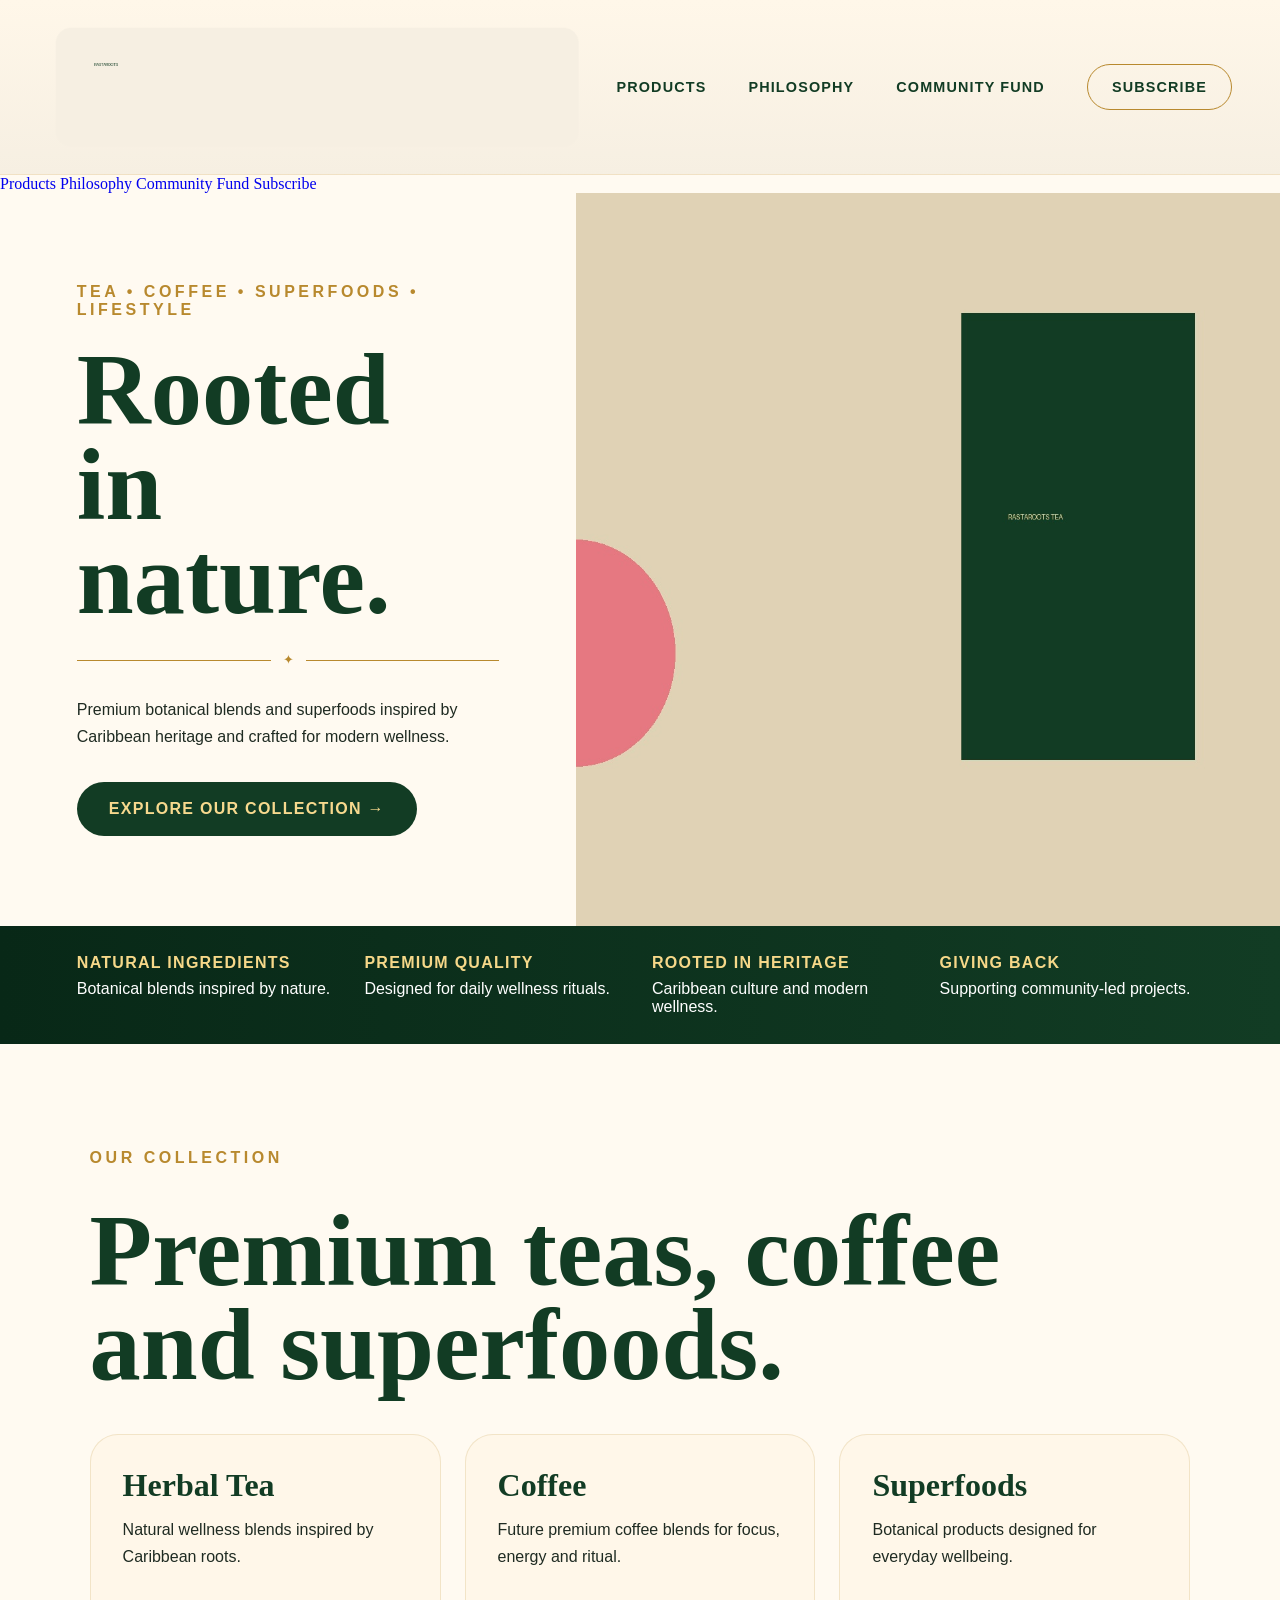
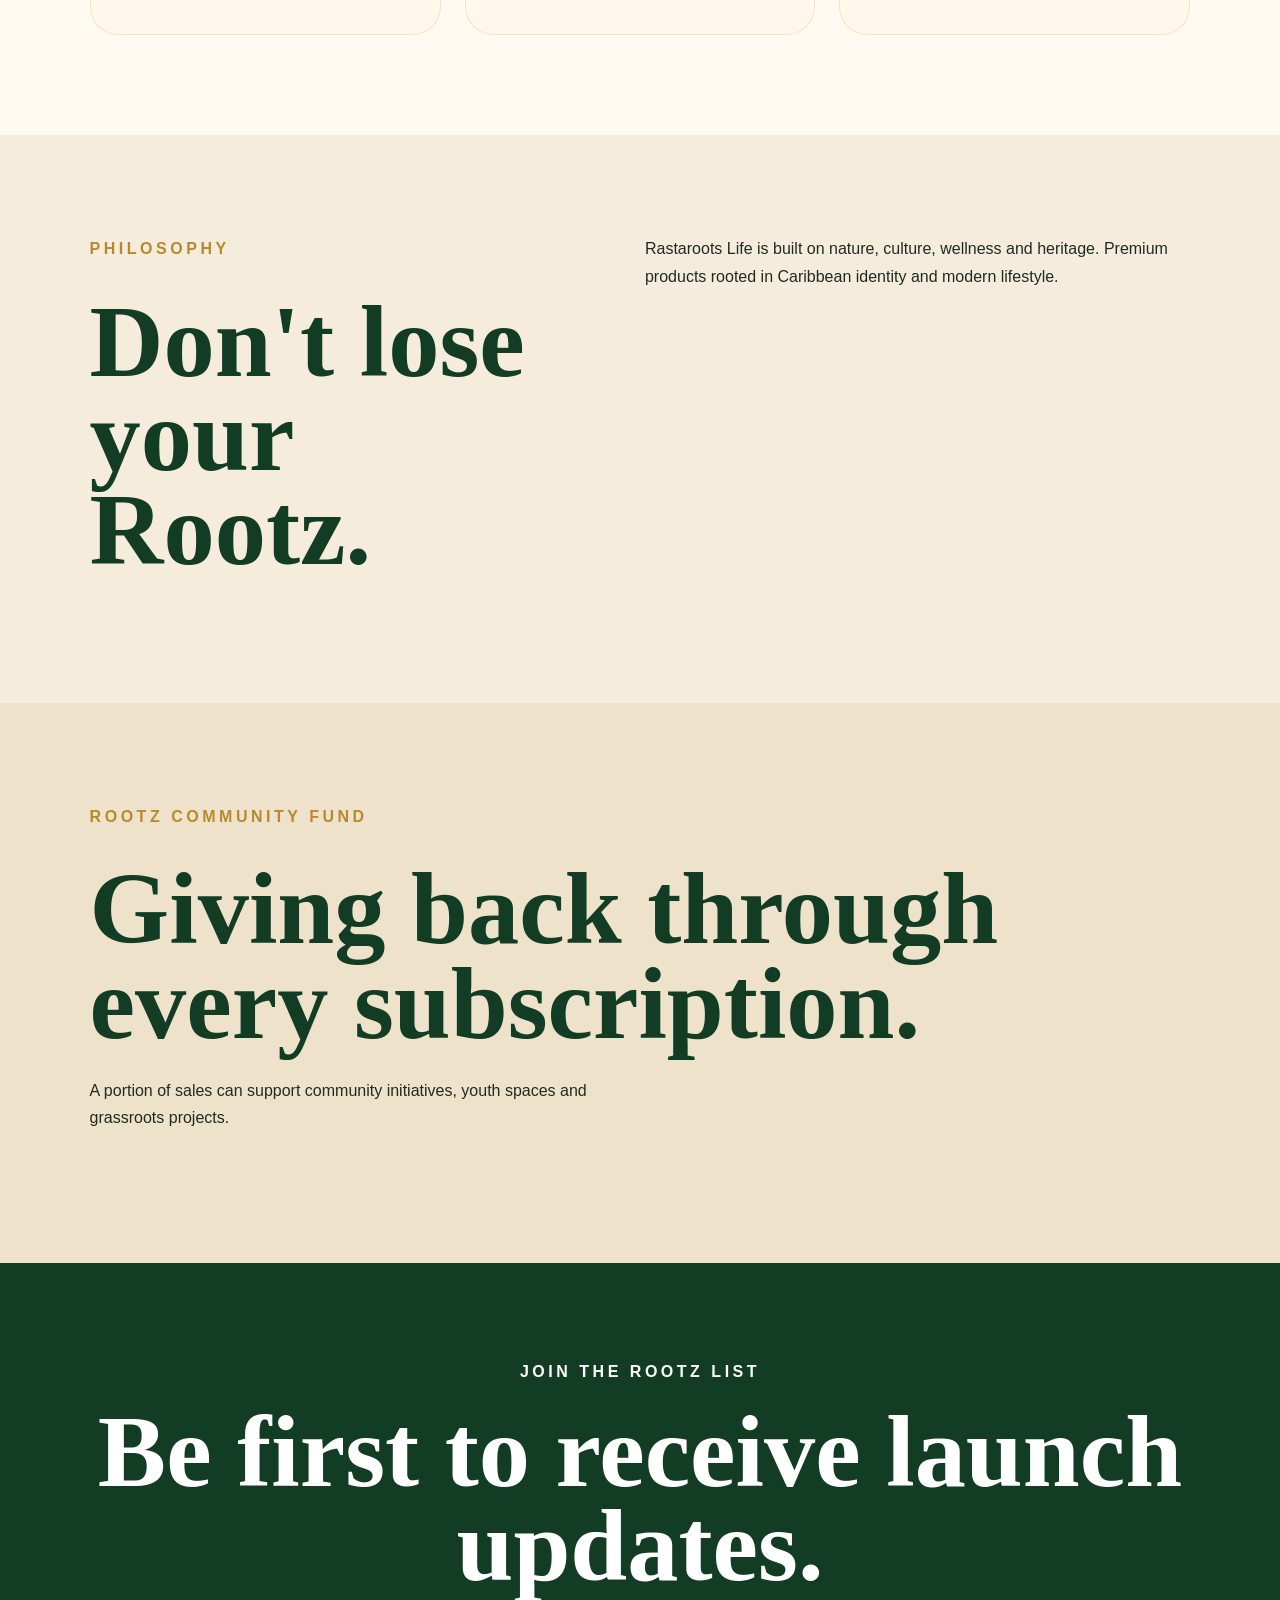
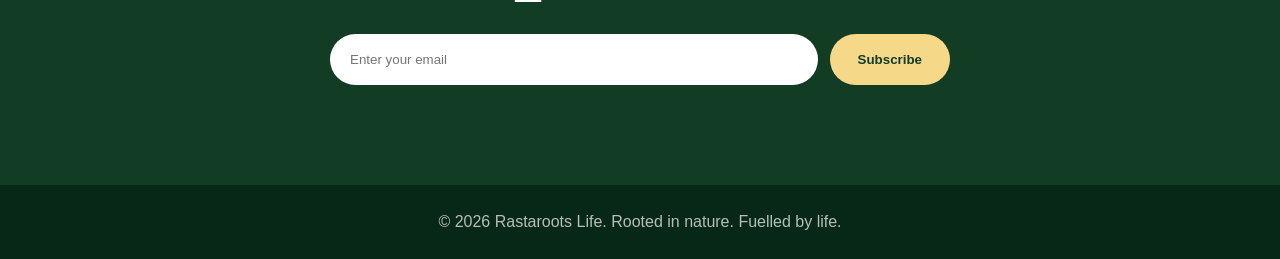
==== commit 8729c893: "Add files via upload" ====
--- a/index.html
+++ b/index.html
@@ -3,167 +3,137 @@
 <head>
   <meta charset="UTF-8" />
   <meta name="viewport" content="width=device-width, initial-scale=1.0" />
-  <title>Rastaroots Life | Tea, Coffee, Superfoods & Lifestyle</title>
+  <title>Rastaroots Life</title>
   <meta name="description" content="Premium botanical teas, coffee and superfoods inspired by Caribbean heritage and crafted for modern wellness." />
-
   <link rel="stylesheet" href="style.css" />
 </head>
-
 <body id="top">
 
-  <header class="site-header">
-    <a href="#top" class="brand-logo">
-      <img src="assets/rastaroots-header-logo.png" alt="Rastaroots Life logo" />
-    </a>
+<header class="site-header">
+  <a href="#top" class="brand-logo">
+    <img src="assets/rastaroots-header-logo.png" alt="Rastaroots Life Logo">
+  </a>
 
-    <nav class="main-nav">
-      <a href="#products">Products</a>
-      <a href="#philosophy">Philosophy</a>
-      <a href="#community">Community Fund</a>
-      <a class="nav-cta" href="#subscribe">Subscribe</a>
-    </nav>
-
-    <button class="menu-toggle" aria-label="Open menu">
-      ☰
-    </button>
-  </header>
-
-  <nav class="mobile-nav" id="mobileNav">
+  <nav class="main-nav">
     <a href="#products">Products</a>
     <a href="#philosophy">Philosophy</a>
     <a href="#community">Community Fund</a>
-    <a href="#subscribe">Subscribe</a>
+    <a class="nav-cta" href="#subscribe">Subscribe</a>
   </nav>
 
-  <main>
+  <button class="menu-toggle">☰</button>
+</header>
 
-    <section class="hero">
-      <div class="hero-copy">
-        <p class="eyebrow">Tea • Coffee • Superfoods • Lifestyle</p>
+<nav class="mobile-nav" id="mobileNav">
+  <a href="#products">Products</a>
+  <a href="#philosophy">Philosophy</a>
+  <a href="#community">Community Fund</a>
+  <a href="#subscribe">Subscribe</a>
+</nav>
 
-        <h1>Rooted in<br />nature.</h1>
+<section class="hero">
+  <div class="hero-copy">
+    <p class="eyebrow">Tea • Coffee • Superfoods • Lifestyle</p>
 
-        <div class="gold-divider">
-          <span></span>
-          <small>✦</small>
-          <span></span>
-        </div>
+    <h1>Rooted in<br>nature.</h1>
 
-        <p class="hero-text">
-          Premium botanical blends and superfoods inspired by Caribbean heritage
-          and crafted for modern wellness.
-        </p>
+    <div class="gold-divider">
+      <span></span>
+      <small>✦</small>
+      <span></span>
+    </div>
 
-        <a href="#products" class="primary-btn">
-          Explore Our Collection <span>→</span>
-        </a>
-      </div>
+    <p class="hero-text">
+      Premium botanical blends and superfoods inspired by Caribbean heritage and crafted for modern wellness.
+    </p>
 
-      <div class="hero-image">
-        <img src="assets/hero-tea.jpg" alt="Rastaroots premium herbal tea product" />
-      </div>
-    </section>
+    <a href="#products" class="primary-btn">
+      Explore Our Collection →
+    </a>
+  </div>
 
-    <section class="trust-strip">
-      <div>
-        <strong>Natural Ingredients</strong>
-        <p>Botanical blends inspired by nature.</p>
-      </div>
-      <div>
-        <strong>Premium Quality</strong>
-        <p>Designed for daily wellness rituals.</p>
-      </div>
-      <div>
-        <strong>Rooted in Heritage</strong>
-        <p>Caribbean culture, modern lifestyle.</p>
-      </div>
-      <div>
-        <strong>Giving Back</strong>
-        <p>Supporting community-led projects.</p>
-      </div>
-    </section>
+  <div class="hero-image">
+    <img src="assets/hero-tea.jpg" alt="Rastaroots tea">
+  </div>
+</section>
 
-    <section id="products" class="section">
-      <p class="section-kicker">Our Collection</p>
-      <h2>Premium teas, coffee and superfoods.</h2>
-      <p>
-        Rastaroots Life begins with botanical tea blends and expands into coffee,
-        superfoods and lifestyle products built around natural wellness,
-        culture and everyday ritual.
-      </p>
+<section class="trust-strip">
+  <div>
+    <strong>Natural Ingredients</strong>
+    <p>Botanical blends inspired by nature.</p>
+  </div>
+  <div>
+    <strong>Premium Quality</strong>
+    <p>Designed for daily wellness rituals.</p>
+  </div>
+  <div>
+    <strong>Rooted in Heritage</strong>
+    <p>Caribbean culture and modern wellness.</p>
+  </div>
+  <div>
+    <strong>Giving Back</strong>
+    <p>Supporting community-led projects.</p>
+  </div>
+</section>
 
-      <div class="cards">
-        <article class="card">
-          <h3>Herbal Teas</h3>
-          <p>Ginger, hibiscus, moringa, mint, soursop-inspired blends and more.</p>
-        </article>
+<section id="products" class="section">
+  <p class="section-kicker">Our Collection</p>
+  <h2>Premium teas, coffee and superfoods.</h2>
 
-        <article class="card">
-          <h3>Coffee</h3>
-          <p>Future Caribbean-inspired coffee blends for energy, focus and ritual.</p>
-        </article>
+  <div class="cards">
+    <div class="card">
+      <h3>Herbal Tea</h3>
+      <p>Natural wellness blends inspired by Caribbean roots.</p>
+    </div>
 
-        <article class="card">
-          <h3>Superfoods</h3>
-          <p>Natural wellness products designed to support modern lifestyles.</p>
-        </article>
-      </div>
-    </section>
+    <div class="card">
+      <h3>Coffee</h3>
+      <p>Future premium coffee blends for focus, energy and ritual.</p>
+    </div>
 
-    <section id="philosophy" class="section split-section">
-      <div>
-        <p class="section-kicker">Philosophy</p>
-        <h2>Don’t lose your Rootz.</h2>
-      </div>
-      <div>
-        <p>
-          Rastaroots Life is built on nature, culture, health and heritage. The
-          brand is not just about tea. It is about reconnecting people with
-          rooted wellness, Caribbean energy and products that feel meaningful.
-        </p>
-      </div>
-    </section>
+    <div class="card">
+      <h3>Superfoods</h3>
+      <p>Botanical products designed for everyday wellbeing.</p>
+    </div>
+  </div>
+</section>
 
-    <section class="section heritage-section">
-      <p class="section-kicker">Culture & Heritage</p>
-      <h2>Modern wellness with Caribbean soul.</h2>
-      <p>
-        Every part of the brand should feel premium, earthy and intentional:
-        warm cream backgrounds, deep forest green, soft gold, botanical details
-        and strong cultural identity.
-      </p>
-    </section>
+<section id="philosophy" class="section split-section">
+  <div>
+    <p class="section-kicker">Philosophy</p>
+    <h2>Don't lose your Rootz.</h2>
+  </div>
 
-    <section id="community" class="section community-section">
-      <p class="section-kicker">Rootz Community Fund</p>
-      <h2>Giving back through every subscription.</h2>
-      <p>
-        A portion of Rastaroots Life sales can support community projects,
-        youth spaces and initiatives that help the next generation grow,
-        prosper and stay connected to their roots.
-      </p>
-    </section>
+  <div>
+    <p>
+      Rastaroots Life is built on nature, culture, wellness and heritage.
+      Premium products rooted in Caribbean identity and modern lifestyle.
+    </p>
+  </div>
+</section>
 
-    <section id="subscribe" class="subscribe-section">
-      <p class="section-kicker">Join the Rootz List</p>
-      <h2>Be first to receive launch updates.</h2>
-      <p>
-        Join the early subscriber list for product drops, tea box updates,
-        community fund news and founding member offers.
-      </p>
+<section id="community" class="section community-section">
+  <p class="section-kicker">Rootz Community Fund</p>
+  <h2>Giving back through every subscription.</h2>
+  <p>
+    A portion of sales can support community initiatives, youth spaces and grassroots projects.
+  </p>
+</section>
 
-      <form class="subscribe-form" action="#" method="post">
-        <input type="email" name="email" placeholder="Enter your email" required />
-        <button type="submit">Subscribe</button>
-      </form>
-    </section>
+<section id="subscribe" class="subscribe-section">
+  <p class="section-kicker">Join the Rootz List</p>
+  <h2>Be first to receive launch updates.</h2>
 
-  </main>
+  <form class="subscribe-form">
+    <input type="email" placeholder="Enter your email">
+    <button type="submit">Subscribe</button>
+  </form>
+</section>
 
-  <footer class="site-footer">
-    <p>© 2026 Rastaroots Life. Rooted in nature. Fuelled by life.</p>
-  </footer>
+<footer class="site-footer">
+  <p>© 2026 Rastaroots Life. Rooted in nature. Fuelled by life.</p>
+</footer>
 
-  <script src="script.js"></script>
+<script src="script.js"></script>
 </body>
 </html>
--- a/style.css
+++ b/style.css
@@ -0,0 +1,272 @@
+
+:root{
+  --cream:#f6efe2;
+  --cream-light:#fffaf1;
+  --green:#123c24;
+  --gold:#b8892e;
+  --text:#1f2b22;
+}
+
+*{
+  margin:0;
+  padding:0;
+  box-sizing:border-box;
+}
+
+body{
+  background:var(--cream-light);
+  color:var(--text);
+  font-family:Georgia,serif;
+}
+
+img{
+  max-width:100%;
+  display:block;
+}
+
+a{
+  text-decoration:none;
+}
+
+.site-header{
+  display:flex;
+  justify-content:space-between;
+  align-items:center;
+  padding:20px 48px;
+  min-height:140px;
+  background:linear-gradient(180deg,#fff7e9 0%, var(--cream) 100%);
+  border-bottom:1px solid rgba(184,137,46,.2);
+}
+
+.brand-logo img{
+  width:min(700px,42vw);
+}
+
+.main-nav{
+  display:flex;
+  gap:42px;
+  align-items:center;
+  font-family:Arial,sans-serif;
+}
+
+.main-nav a{
+  color:var(--green);
+  font-weight:700;
+  text-transform:uppercase;
+  letter-spacing:.08em;
+  font-size:.9rem;
+}
+
+.nav-cta{
+  border:1px solid var(--gold);
+  border-radius:999px;
+  padding:14px 24px;
+}
+
+.menu-toggle{
+  display:none;
+}
+
+.hero{
+  display:grid;
+  grid-template-columns:45% 55%;
+  min-height:650px;
+}
+
+.hero-copy{
+  padding:90px 6vw;
+  display:flex;
+  flex-direction:column;
+  justify-content:center;
+}
+
+.eyebrow,
+.section-kicker{
+  color:var(--gold);
+  text-transform:uppercase;
+  letter-spacing:.22em;
+  font-family:Arial,sans-serif;
+  font-weight:700;
+  margin-bottom:24px;
+}
+
+.hero h1,
+.section h2,
+.subscribe-section h2{
+  color:var(--green);
+  line-height:.92;
+  font-size:clamp(4rem,8vw,8rem);
+  margin-bottom:26px;
+}
+
+.gold-divider{
+  display:flex;
+  align-items:center;
+  gap:12px;
+  margin-bottom:28px;
+  color:var(--gold);
+}
+
+.gold-divider span{
+  height:1px;
+  flex:1;
+  background:var(--gold);
+}
+
+.hero-text,
+.section p{
+  font-family:Arial,sans-serif;
+  line-height:1.7;
+  max-width:540px;
+  margin-bottom:32px;
+}
+
+.primary-btn{
+  display:inline-block;
+  width:max-content;
+  background:var(--green);
+  color:#f7d98e;
+  padding:18px 32px;
+  border-radius:999px;
+  text-transform:uppercase;
+  font-family:Arial,sans-serif;
+  font-weight:700;
+  letter-spacing:.08em;
+}
+
+.hero-image img{
+  width:100%;
+  height:100%;
+  object-fit:cover;
+}
+
+.trust-strip{
+  background:linear-gradient(90deg,#082817,#123c24);
+  color:#fff;
+  padding:28px 6vw;
+  display:grid;
+  grid-template-columns:repeat(4,1fr);
+  gap:24px;
+  font-family:Arial,sans-serif;
+}
+
+.trust-strip strong{
+  display:block;
+  color:#f6d889;
+  margin-bottom:8px;
+  text-transform:uppercase;
+  letter-spacing:.08em;
+}
+
+.section,
+.subscribe-section{
+  padding:100px 7vw;
+}
+
+.cards{
+  margin-top:42px;
+  display:grid;
+  grid-template-columns:repeat(3,1fr);
+  gap:24px;
+}
+
+.card{
+  background:#fff7e9;
+  border:1px solid rgba(184,137,46,.18);
+  border-radius:28px;
+  padding:32px;
+}
+
+.card h3{
+  color:var(--green);
+  margin-bottom:12px;
+  font-size:2rem;
+}
+
+.split-section{
+  display:grid;
+  grid-template-columns:45% 55%;
+  gap:60px;
+  background:#f5ecdc;
+}
+
+.community-section{
+  background:#efe2ca;
+}
+
+.subscribe-section{
+  background:var(--green);
+  text-align:center;
+}
+
+.subscribe-section h2,
+.subscribe-section p{
+  color:#fff;
+  margin-left:auto;
+  margin-right:auto;
+}
+
+.subscribe-form{
+  margin:40px auto 0;
+  max-width:620px;
+  display:flex;
+  gap:12px;
+}
+
+.subscribe-form input{
+  flex:1;
+  padding:18px 20px;
+  border:none;
+  border-radius:999px;
+}
+
+.subscribe-form button{
+  border:none;
+  border-radius:999px;
+  background:#f6d889;
+  color:var(--green);
+  font-weight:700;
+  padding:18px 28px;
+}
+
+.site-footer{
+  background:#082817;
+  color:rgba(255,255,255,.7);
+  text-align:center;
+  padding:28px;
+  font-family:Arial,sans-serif;
+}
+
+@media(max-width:900px){
+  .hero,
+  .split-section,
+  .cards,
+  .trust-strip{
+    grid-template-columns:1fr;
+  }
+
+  .main-nav{
+    display:none;
+  }
+
+  .menu-toggle{
+    display:block;
+    background:none;
+    border:none;
+    font-size:2rem;
+    color:var(--green);
+  }
+
+  .site-header{
+    min-height:95px;
+    padding:16px 20px;
+  }
+
+  .brand-logo img{
+    width:290px;
+  }
+
+  .hero-copy{
+    padding:64px 24px;
+  }
+}
